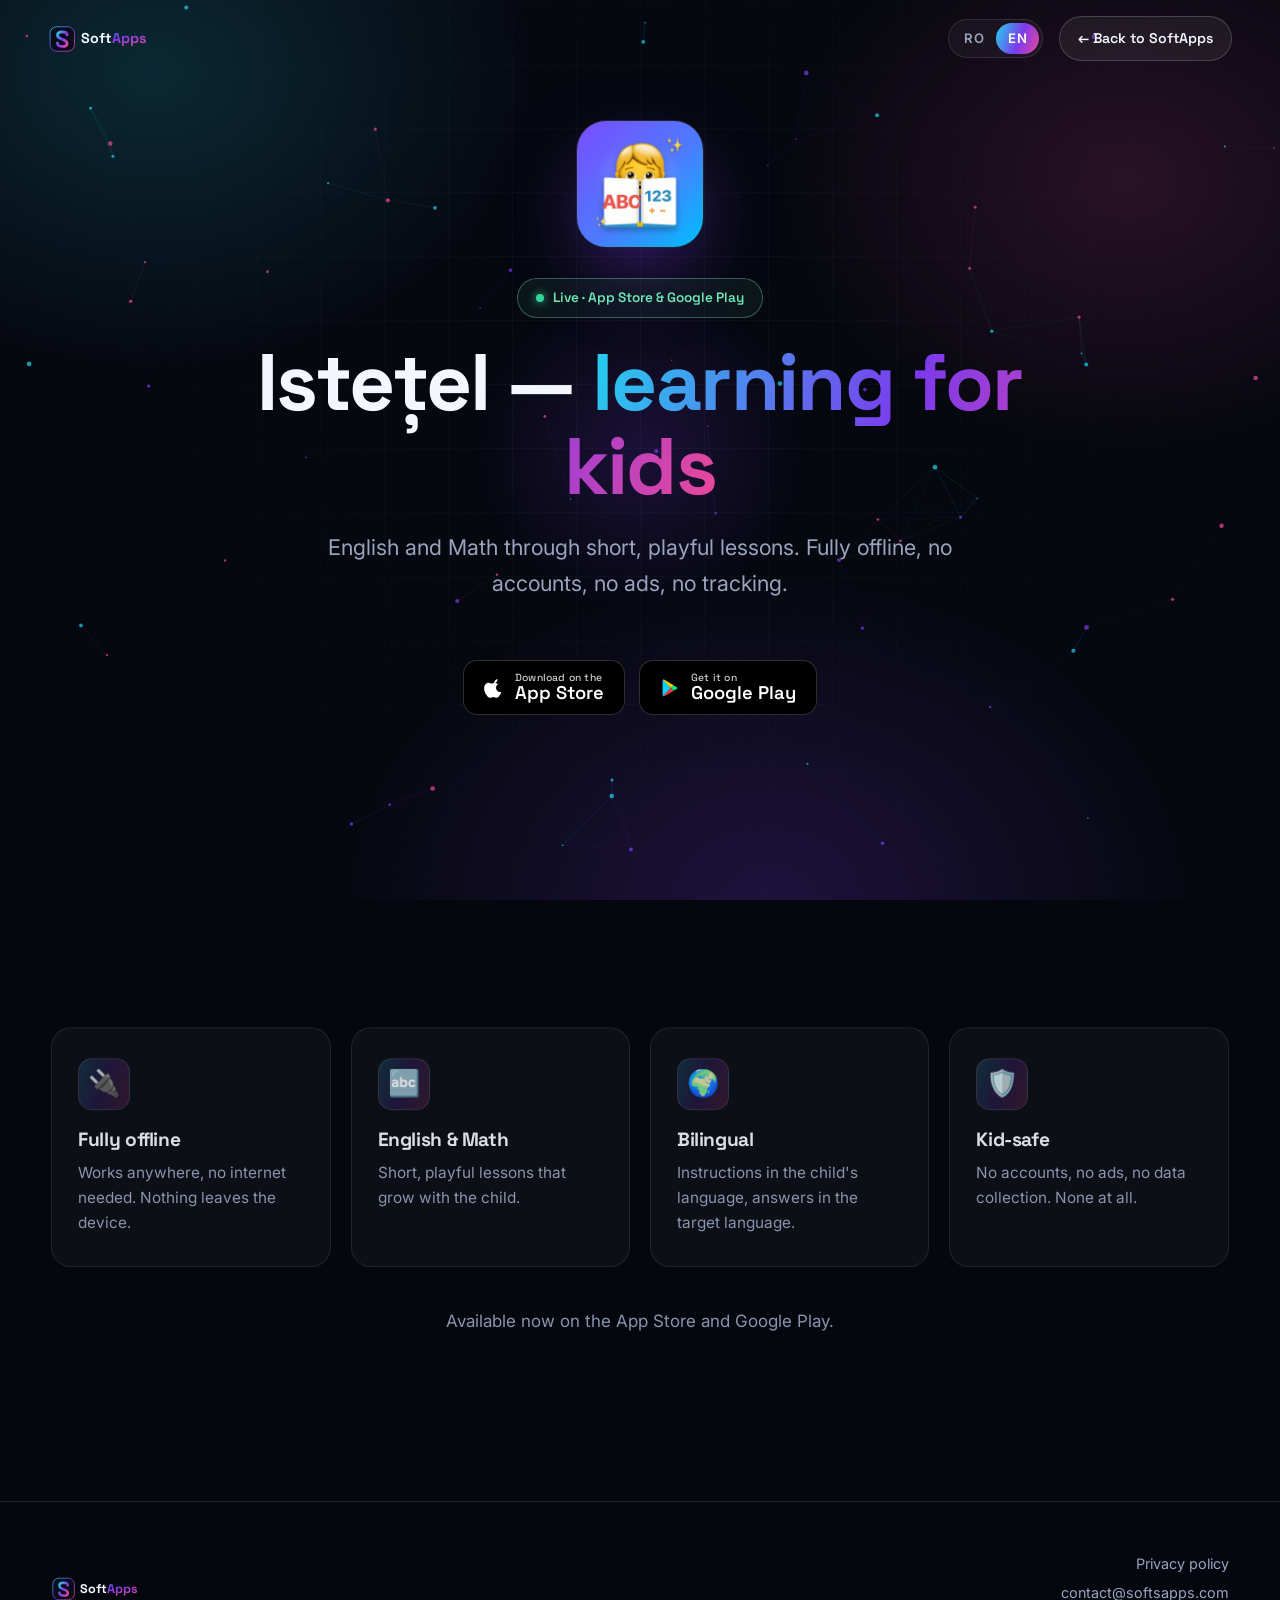
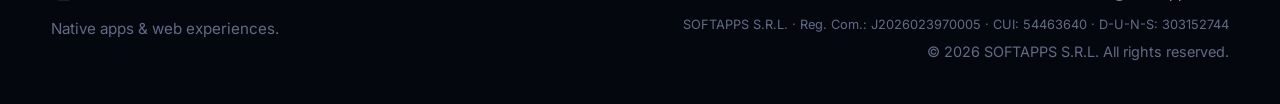
==== istetel/index.html @ 97dba3e6 "Update Istețel content and footer: enhance descriptions and add legal information Revised the Istețe" ====
<!DOCTYPE html>
<html lang="ro">
<head>
  <meta charset="UTF-8">
  <meta name="viewport" content="width=device-width, initial-scale=1.0">
  <title>Istețel — Engleză & Matematică pentru copii | SoftApps</title>
  <meta name="description" content="Istețel — aplicație educativă offline pentru copii. Engleză și matematică prin lecții scurte și interactive. Fără conturi, fără reclame, fără urmărire.">
  <meta name="theme-color" content="#05070f">

  <meta property="og:type" content="website">
  <meta property="og:title" content="Istețel — Engleză & Matematică pentru copii">
  <meta property="og:description" content="Aplicație educativă offline pentru copii, cu lecții scurte și interactive. Fără conturi, fără reclame.">
  <meta property="og:url" content="https://softsapps.com/istetel/">
  <meta property="og:image" content="https://softsapps.com/assets/portfolio/istetel-icon.png">

  <link rel="icon" href="/favicon.svg" type="image/svg+xml">
  <link rel="canonical" href="https://softsapps.com/istetel/">

  <link rel="preconnect" href="https://fonts.googleapis.com">
  <link rel="preconnect" href="https://fonts.gstatic.com" crossorigin>
  <link href="https://fonts.googleapis.com/css2?family=Space+Grotesk:wght@500;600;700&family=Inter:wght@400;500;600&display=swap" rel="stylesheet">

  <link rel="stylesheet" href="/css/style.css">
  <style>
    .ist-hero { min-height: 92svh; display: flex; align-items: center; padding-top: 120px; text-align: center; overflow: hidden; }
    .ist-hero .wrap { display: flex; flex-direction: column; align-items: center; }
    .ist-icon { width: 128px; height: 128px; border-radius: 30px; border: 1px solid var(--border); box-shadow: 0 30px 80px -20px rgba(124,58,237,0.6); margin-bottom: 30px; }
    .ist-hero h1 { font-size: clamp(2.4rem, 7vw, 5rem); max-width: 16ch; margin: 22px 0; }
    .ist-hero .hero-sub { margin-inline: auto; }
    .badge-live-pill { display: inline-flex; align-items: center; gap: 9px; padding: 8px 18px; border-radius: 100px; font-family: var(--font-display); font-weight: 600; font-size: .85rem; color: #6ee7b7; border: 1px solid rgba(110,231,183,.35); background: rgba(110,231,183,.06); }
    .badge-live-pill::before { content: ""; width: 8px; height: 8px; border-radius: 50%; background: #34d399; box-shadow: 0 0 10px #34d399; animation: pulseDot 2s ease-in-out infinite; }
    @keyframes pulseDot { 0%,100% { opacity: 1; } 50% { opacity: .35; } }
    .ist-feats { display: grid; grid-template-columns: repeat(4, 1fr); gap: 20px; }
    .ist-actions { display: flex; flex-wrap: wrap; gap: 14px; justify-content: center; margin-top: 20px; }
    .store-badge { display: inline-flex; align-items: center; gap: 11px; padding: 11px 20px; border-radius: 14px; border: 1px solid var(--border-strong); background: #000; color: #fff; transition: transform .25s var(--ease), border-color .25s; }
    .store-badge:hover { transform: translateY(-3px); border-color: rgba(255,255,255,.4); }
    .store-badge svg { flex-shrink: 0; }
    .store-badge span { display: flex; flex-direction: column; line-height: 1.1; font-family: var(--font-display); font-weight: 600; font-size: 1.15rem; text-align: left; }
    .store-badge small { font-size: .65rem; font-weight: 500; opacity: .8; letter-spacing: .02em; }
    .ist-soon-note { color: var(--text-dim); margin-top: 40px; text-align: center; }
    @media (max-width: 900px) { .ist-feats { grid-template-columns: 1fr 1fr; } }
    @media (max-width: 560px) { .ist-feats { grid-template-columns: 1fr; } }
  </style>
</head>
<body>
  <div class="bg-mesh"></div>
  <div class="bg-grid"></div>
  <div class="bg-noise"></div>
  <div class="cursor-glow" id="cursor"></div>

  <header class="site-header" id="header">
    <a class="brand" href="/" aria-label="SoftApps">
      <svg viewBox="0 0 380 100" height="34" aria-hidden="true">
        <defs>
          <linearGradient id="lg" x1="0" y1="0" x2="1" y2="1">
            <stop offset="0" stop-color="#22d3ee"/><stop offset=".5" stop-color="#7c3aed"/><stop offset="1" stop-color="#ec4899"/>
          </linearGradient>
        </defs>
        <rect x="6" y="14" width="72" height="72" rx="20" fill="#0a0e1a"/>
        <rect x="6" y="14" width="72" height="72" rx="20" fill="none" stroke="url(#lg)" stroke-width="2.5"/>
        <path d="M56 38 C56 31 49 29 42 29 C34 29 28 32 28 39 C28 47 37 49 42 51 C47 53 56 55 56 63 C56 70 48 72 42 72 C35 72 28 70 28 62" fill="none" stroke="url(#lg)" stroke-width="8" stroke-linecap="round"/>
        <text x="96" y="62" font-family="'Space Grotesk',sans-serif" font-size="42" font-weight="700" fill="#f4f7ff">Soft<tspan fill="url(#lg)">Apps</tspan></text>
      </svg>
    </a>
    <div class="header-right">
      <div class="lang-switch" role="group" aria-label="Language">
        <button data-lang="ro" type="button">RO</button>
        <button data-lang="en" type="button">EN</button>
      </div>
      <a class="btn btn-sm" href="/" data-i18n="ist_home">← Înapoi la SoftApps</a>
    </div>
  </header>

  <!-- HERO -->
  <section class="ist-hero">
    <canvas id="hero-canvas" aria-hidden="true"></canvas>
    <div class="wrap hero-inner">
      <img class="ist-icon" src="/assets/portfolio/istetel-icon.png" alt="Istețel">
      <span class="badge-live-pill" data-i18n="ist_badge">Live · App Store &amp; Google Play</span>
      <h1 data-i18n-html="ist_title_html">Istețel — <span class="grad">învățare pentru copii</span></h1>
      <p class="hero-sub" data-i18n="ist_sub">Engleză și matematică prin lecții scurte și interactive. Complet offline, fără conturi, fără reclame, fără urmărire.</p>
      <div class="ist-actions">
        <a class="store-badge" href="https://apps.apple.com/ro/app/iste%C8%9Bel-english-math/id6785068602" target="_blank" rel="noopener" aria-label="Download on the App Store">
          <svg width="20" height="20" viewBox="0 0 24 24" fill="currentColor" aria-hidden="true"><path d="M16.365 1.43c0 1.14-.417 2.2-1.11 3.02-.75.88-1.98 1.56-3.06 1.47-.13-1.1.42-2.28 1.12-3.05.77-.86 2.1-1.5 3.05-1.44zM20.79 17.2c-.55 1.27-.81 1.84-1.52 2.96-.99 1.57-2.39 3.52-4.12 3.53-1.54.02-1.93-.99-4.02-.98-2.08.01-2.52.99-4.06.97-1.73-.02-3.05-1.78-4.04-3.35C-.38 16.02-.65 10.6 1.6 7.75c.98-1.24 2.5-2.03 3.98-2.03 1.5 0 2.44 1 3.68 1 1.2 0 1.93-1 3.67-1 1.31 0 2.7.71 3.69 1.94-3.24 1.78-2.71 6.4.17 8.54z"/></svg>
          <span><small>Download on the</small>App Store</span>
        </a>
        <a class="store-badge" href="https://play.google.com/store/apps/details?id=com.softappsSRL.istetel" target="_blank" rel="noopener" aria-label="Get it on Google Play">
          <svg width="20" height="20" viewBox="0 0 24 24" aria-hidden="true"><path fill="#00d4ff" d="M3.6 2.3c-.3.3-.5.8-.5 1.4v16.6c0 .6.2 1.1.5 1.4l.1.1L13 12.1v-.2L3.7 2.2z"/><path fill="#00f076" d="M16.2 15.3 13 12.1v-.2l3.2-3.2.1.1 3.8 2.2c1.1.6 1.1 1.7 0 2.3z"/><path fill="#ff3a44" d="M16.3 15.2 13 12 3.6 21.7c.4.4 1 .4 1.7.1z"/><path fill="#ffce00" d="M16.3 8.8 5.3 2.2c-.7-.4-1.3-.3-1.7.1L13 12z"/></svg>
          <span><small>Get it on</small>Google Play</span>
        </a>
      </div>
    </div>
  </section>

  <!-- FEATURES -->
  <section id="features">
    <div class="wrap">
      <div class="ist-feats">
        <div class="svc reveal">
          <div class="svc-ico">🔌</div>
          <h3 data-i18n="ist_f1_title">Complet offline</h3>
          <p data-i18n="ist_f1_desc">Funcționează oriunde, fără internet. Nimic nu părăsește dispozitivul.</p>
        </div>
        <div class="svc reveal">
          <div class="svc-ico">🔤</div>
          <h3 data-i18n="ist_f2_title">Engleză & Matematică</h3>
          <p data-i18n="ist_f2_desc">Lecții scurte, jucăușe, care cresc odată cu copilul.</p>
        </div>
        <div class="svc reveal">
          <div class="svc-ico">🌍</div>
          <h3 data-i18n="ist_f3_title">Bilingv</h3>
          <p data-i18n="ist_f3_desc">Instrucțiuni în limba copilului, răspunsuri în limba țintă.</p>
        </div>
        <div class="svc reveal">
          <div class="svc-ico">🛡️</div>
          <h3 data-i18n="ist_f4_title">Sigur pentru copii</h3>
          <p data-i18n="ist_f4_desc">Fără conturi, fără reclame, fără colectare de date. Deloc.</p>
        </div>
      </div>
      <p class="ist-soon-note reveal" data-i18n="ist_soon">Disponibil în curând pe App Store și Google Play.</p>
    </div>
  </section>

  <footer class="site-footer">
    <div class="wrap footer-inner">
      <div>
        <a class="brand" href="/" aria-label="SoftApps">
          <svg viewBox="0 0 380 100" height="30" aria-hidden="true">
            <rect x="6" y="14" width="72" height="72" rx="20" fill="#0a0e1a"/>
            <rect x="6" y="14" width="72" height="72" rx="20" fill="none" stroke="url(#lg)" stroke-width="2.5"/>
            <path d="M56 38 C56 31 49 29 42 29 C34 29 28 32 28 39 C28 47 37 49 42 51 C47 53 56 55 56 63 C56 70 48 72 42 72 C35 72 28 70 28 62" fill="none" stroke="url(#lg)" stroke-width="8" stroke-linecap="round"/>
            <text x="96" y="62" font-family="'Space Grotesk',sans-serif" font-size="42" font-weight="700" fill="#f4f7ff">Soft<tspan fill="url(#lg)">Apps</tspan></text>
          </svg>
        </a>
        <p style="color:var(--text-faint);margin:12px 0 0;font-size:.95rem" data-i18n="footer_tagline">Aplicații native & experiențe web.</p>
      </div>
      <div class="footer-meta">
        <div><a href="/istetel/privacy-policy.html" data-i18n="ist_privacy">Politica de confidențialitate</a></div>
        <div><a href="mailto:contact@softsapps.com">contact@softsapps.com</a></div>
        <div class="footer-legal">SOFTAPPS S.R.L. · Reg. Com.: J2026023970005 · CUI: 54463640 · D-U-N-S: 303152744</div>
        <div>© 2026 SOFTAPPS S.R.L. <span data-i18n="footer_rights">Toate drepturile rezervate.</span></div>
      </div>
    </div>
  </footer>

  <script src="/vendor/lenis.min.js"></script>
  <script src="/vendor/gsap.min.js"></script>
  <script src="/vendor/ScrollTrigger.min.js"></script>
  <script src="/js/i18n.js"></script>
  <script src="/js/main.js"></script>
</body>
</html>
---- css/style.css ----
/* =========================================================
   SoftApps — futuristic dark theme
   ========================================================= */

:root {
  --bg: #05070f;
  --bg-2: #0a0e1a;
  --surface: rgba(255, 255, 255, 0.04);
  --surface-2: rgba(255, 255, 255, 0.06);
  --border: rgba(255, 255, 255, 0.10);
  --border-strong: rgba(255, 255, 255, 0.18);
  --text: #f4f7ff;
  --text-dim: #9aa4bf;
  --text-faint: #626b86;

  --cyan: #22d3ee;
  --violet: #7c3aed;
  --magenta: #ec4899;
  --grad: linear-gradient(110deg, var(--cyan), var(--violet) 55%, var(--magenta));
  --grad-soft: linear-gradient(110deg, rgba(34, 211, 238, 0.18), rgba(124, 58, 237, 0.18), rgba(236, 72, 153, 0.18));

  --maxw: 1180px;
  --r-sm: 12px;
  --r-md: 20px;
  --r-lg: 30px;
  --ease: cubic-bezier(0.16, 1, 0.3, 1);

  --font-display: "Space Grotesk", system-ui, -apple-system, sans-serif;
  --font-body: "Inter", system-ui, -apple-system, sans-serif;
}

* { box-sizing: border-box; }

html { -webkit-text-size-adjust: 100%; }

body {
  margin: 0;
  background: var(--bg);
  color: var(--text);
  font-family: var(--font-body);
  font-size: 17px;
  line-height: 1.65;
  -webkit-font-smoothing: antialiased;
  overflow-x: hidden;
}

/* Lenis smooth scroll */
html.lenis, html.lenis body { height: auto; }
.lenis.lenis-smooth { scroll-behavior: auto !important; }
.lenis.lenis-stopped { overflow: hidden; }

a { color: inherit; text-decoration: none; }
img, svg { display: block; max-width: 100%; }
button { font: inherit; cursor: pointer; }

/* ---------- background mesh ---------- */
.bg-mesh {
  position: fixed;
  inset: 0;
  z-index: -2;
  background:
    radial-gradient(50% 55% at 12% 8%, rgba(34, 211, 238, 0.16), transparent 60%),
    radial-gradient(45% 50% at 88% 20%, rgba(236, 72, 153, 0.15), transparent 60%),
    radial-gradient(55% 60% at 60% 100%, rgba(124, 58, 237, 0.20), transparent 60%),
    var(--bg);
  animation: meshDrift 24s ease-in-out infinite alternate;
}
@keyframes meshDrift {
  from { transform: translate3d(-2%, -1%, 0) scale(1.05); }
  to   { transform: translate3d(2%, 2%, 0) scale(1.12); }
}
.bg-grid {
  position: fixed;
  inset: 0;
  z-index: -2;
  background-image:
    linear-gradient(rgba(255,255,255,0.035) 1px, transparent 1px),
    linear-gradient(90deg, rgba(255,255,255,0.035) 1px, transparent 1px);
  background-size: 64px 64px;
  mask-image: radial-gradient(circle at 50% 40%, #000 0%, transparent 78%);
  -webkit-mask-image: radial-gradient(circle at 50% 40%, #000 0%, transparent 78%);
}
.bg-noise {
  position: fixed;
  inset: 0;
  z-index: -1;
  pointer-events: none;
  opacity: 0.5;
  background-image: url("data:image/svg+xml,%3Csvg xmlns='http://www.w3.org/2000/svg' width='120' height='120'%3E%3Cfilter id='n'%3E%3CfeTurbulence type='fractalNoise' baseFrequency='0.9' numOctaves='2'/%3E%3C/filter%3E%3Crect width='100%25' height='100%25' filter='url(%23n)' opacity='0.03'/%3E%3C/svg%3E");
}

/* ---------- custom cursor ---------- */
.cursor-glow {
  position: fixed;
  top: 0; left: 0;
  width: 380px; height: 380px;
  border-radius: 50%;
  pointer-events: none;
  z-index: 0;
  transform: translate(-50%, -50%);
  background: radial-gradient(circle, rgba(124, 58, 237, 0.18), transparent 62%);
  transition: opacity 0.4s;
  will-change: transform;
}

/* ---------- layout ---------- */
.wrap { width: min(var(--maxw), 92vw); margin-inline: auto; }
section { position: relative; padding: clamp(80px, 12vw, 160px) 0; }

.eyebrow {
  display: inline-flex;
  align-items: center;
  gap: 8px;
  font-family: var(--font-display);
  font-size: 13px;
  letter-spacing: 0.18em;
  text-transform: uppercase;
  color: var(--text-dim);
  padding: 7px 14px;
  border: 1px solid var(--border);
  border-radius: 100px;
  background: var(--surface);
  backdrop-filter: blur(8px);
}
.eyebrow::before {
  content: "";
  width: 7px; height: 7px; border-radius: 50%;
  background: var(--grad);
  box-shadow: 0 0 12px var(--violet);
}

h1, h2, h3 { font-family: var(--font-display); font-weight: 700; line-height: 1.05; margin: 0; letter-spacing: -0.02em; }
.grad {
  background: var(--grad);
  -webkit-background-clip: text;
  background-clip: text;
  color: transparent;
}
.section-head { max-width: 720px; margin-bottom: clamp(40px, 6vw, 72px); }
.section-head h2 { font-size: clamp(2rem, 5vw, 3.4rem); margin: 20px 0 16px; }
.section-head p { color: var(--text-dim); font-size: 1.1rem; margin: 0; }

/* ---------- header ---------- */
.site-header {
  position: fixed;
  top: 0; left: 0; right: 0;
  z-index: 50;
  display: flex;
  align-items: center;
  justify-content: space-between;
  gap: 20px;
  padding: 16px clamp(20px, 4vw, 48px);
  transition: background 0.4s, backdrop-filter 0.4s, border-color 0.4s;
  border-bottom: 1px solid transparent;
}
.site-header.scrolled {
  background: rgba(5, 7, 15, 0.72);
  backdrop-filter: blur(16px);
  border-bottom-color: var(--border);
}
.brand { display: flex; align-items: center; gap: 12px; }
.brand svg { height: 34px; width: auto; }
.nav-links { display: flex; align-items: center; gap: 30px; }
.nav-links a { color: var(--text-dim); font-size: 0.95rem; transition: color 0.2s; }
.nav-links a:hover { color: var(--text); }
.header-right { display: flex; align-items: center; gap: 16px; }

.lang-switch {
  display: inline-flex;
  border: 1px solid var(--border);
  border-radius: 100px;
  padding: 3px;
  background: var(--surface);
}
.lang-switch button {
  border: 0; background: transparent; color: var(--text-dim);
  font-size: 0.82rem; font-weight: 600; letter-spacing: 0.03em;
  padding: 5px 12px; border-radius: 100px; transition: color 0.2s, background 0.3s;
}
.lang-switch button.is-active { color: #fff; background: var(--grad); }

.btn {
  display: inline-flex; align-items: center; justify-content: center; gap: 9px;
  font-family: var(--font-display); font-weight: 600; font-size: 0.95rem;
  padding: 13px 24px; border-radius: 100px; border: 1px solid var(--border-strong);
  color: var(--text); background: var(--surface-2);
  transition: transform 0.25s var(--ease), border-color 0.25s, background 0.25s;
}
.btn:hover { transform: translateY(-2px); border-color: var(--border-strong); background: var(--surface); }
.btn-primary { border: 0; color: #fff; background: var(--grad); box-shadow: 0 10px 40px -12px rgba(124, 58, 237, 0.7); }
.btn-primary:hover { box-shadow: 0 16px 50px -12px rgba(124, 58, 237, 0.9); }
.btn-sm { padding: 10px 18px; font-size: 0.88rem; }

.menu-toggle { display: none; background: none; border: 0; color: var(--text); }

/* ---------- hero ---------- */
.hero {
  min-height: 100svh;
  display: flex;
  flex-direction: column;
  justify-content: center;
  padding-top: 120px;
  overflow: hidden;
}
#hero-canvas {
  position: absolute; inset: 0; z-index: -1;
  width: 100%; height: 100%;
}
.hero-inner { position: relative; z-index: 1; }
.hero h1 {
  font-size: clamp(2.6rem, 8vw, 6rem);
  max-width: 15ch;
  margin: 26px 0 24px;
}
.hero-sub { font-size: clamp(1.05rem, 2vw, 1.35rem); color: var(--text-dim); max-width: 54ch; margin: 0 0 38px; }
.hero-actions { display: flex; flex-wrap: wrap; gap: 14px; }
.hero-scroll {
  position: absolute; bottom: 30px; left: 50%; transform: translateX(-50%);
  display: flex; flex-direction: column; align-items: center; gap: 8px;
  color: var(--text-faint); font-size: 0.75rem; letter-spacing: 0.2em; text-transform: uppercase;
}
.hero-scroll .line { width: 1px; height: 42px; background: linear-gradient(var(--violet), transparent); animation: scrollLine 2s ease-in-out infinite; }
@keyframes scrollLine { 0%,100% { opacity: 0.3; transform: scaleY(0.6); } 50% { opacity: 1; transform: scaleY(1); } }

/* reveal words (hero title split) */
.reveal-line { overflow: hidden; }

/* ---------- marquee ---------- */
.marquee {
  border-block: 1px solid var(--border);
  background: var(--bg-2);
  padding: 20px 0;
  overflow: hidden;
  white-space: nowrap;
}
.marquee-track {
  display: inline-block;
  font-family: var(--font-display);
  font-size: clamp(1.1rem, 2.4vw, 1.8rem);
  font-weight: 600;
  color: var(--text-faint);
  animation: marquee 26s linear infinite;
}
.marquee-track span { padding-inline: 6px; }
.marquee:hover .marquee-track { animation-play-state: paused; }
@keyframes marquee { from { transform: translateX(0); } to { transform: translateX(-50%); } }

/* ---------- about / stats ---------- */
.about-grid { display: grid; grid-template-columns: 1.15fr 1fr; gap: clamp(40px, 6vw, 80px); align-items: center; }
.about-copy p { color: var(--text-dim); font-size: 1.1rem; }
.about-copy p + p { margin-top: 18px; }
.stats { display: grid; grid-template-columns: 1fr 1fr; gap: 16px; }
.stat {
  border: 1px solid var(--border);
  border-radius: var(--r-md);
  padding: 26px 22px;
  background: var(--surface);
  backdrop-filter: blur(8px);
  transition: transform 0.4s var(--ease), border-color 0.3s;
}
.stat:hover { transform: translateY(-4px); border-color: var(--border-strong); }
.stat .n { font-family: var(--font-display); font-size: 2rem; font-weight: 700; background: var(--grad); -webkit-background-clip: text; background-clip: text; color: transparent; }
.stat .l { color: var(--text-dim); font-size: 0.95rem; margin-top: 4px; }

/* ---------- work / portfolio ---------- */
.work-grid { display: grid; grid-template-columns: repeat(2, 1fr); gap: 24px; }
.card {
  position: relative;
  display: flex;
  flex-direction: column;
  border: 1px solid var(--border);
  border-radius: var(--r-lg);
  padding: 30px;
  background: linear-gradient(160deg, rgba(255,255,255,0.05), rgba(255,255,255,0.02));
  overflow: hidden;
  transform-style: preserve-3d;
  transition: border-color 0.3s, box-shadow 0.4s;
  min-height: 340px;
}
.card::before {
  content: "";
  position: absolute; inset: 0;
  background: radial-gradient(400px circle at var(--mx, 50%) var(--my, 0%), rgba(124,58,237,0.18), transparent 45%);
  opacity: 0; transition: opacity 0.4s;
}
.card:hover { border-color: var(--border-strong); box-shadow: 0 30px 70px -30px rgba(0,0,0,0.8); }
.card:hover::before { opacity: 1; }
.card-inner { transform: translateZ(40px); display: flex; flex-direction: column; height: 100%; }
.card-head { display: flex; align-items: center; gap: 16px; margin-bottom: 20px; }
.card-icon { width: 60px; height: 60px; border-radius: 16px; object-fit: cover; border: 1px solid var(--border); flex-shrink: 0; background: #0a0e1a; }
.card-badges { display: flex; flex-wrap: wrap; gap: 8px; margin-bottom: 14px; }
.tag {
  font-family: var(--font-display); font-size: 0.72rem; font-weight: 600;
  letter-spacing: 0.05em; text-transform: uppercase;
  padding: 4px 10px; border-radius: 100px; border: 1px solid var(--border);
  color: var(--text-dim);
}
.tag-own { color: #fff; background: var(--grad-soft); border-color: transparent; }
.tag-live { color: #6ee7b7; border-color: rgba(110,231,183,0.35); }
.tag-soon { color: #fcd34d; border-color: rgba(252,211,77,0.35); }
.card h3 { font-size: 1.5rem; margin-bottom: 10px; }
.card p { color: var(--text-dim); font-size: 1rem; margin: 0 0 22px; }
.card-cta { margin-top: auto; display: inline-flex; align-items: center; gap: 8px; font-family: var(--font-display); font-weight: 600; color: var(--text); font-size: 0.95rem; }
.card-cta .arrow { transition: transform 0.3s var(--ease); }
.card:hover .card-cta .arrow { transform: translateX(6px); }
.card-thumb { position: absolute; right: -40px; bottom: -40px; width: 200px; opacity: 0.14; filter: blur(0.3px); transform: rotate(-8deg); pointer-events: none; }

/* ---------- services ---------- */
.svc-grid { display: grid; grid-template-columns: repeat(4, 1fr); gap: 20px; }
.svc {
  border: 1px solid var(--border);
  border-radius: var(--r-md);
  padding: 30px 26px;
  background: var(--surface);
  transition: transform 0.4s var(--ease), border-color 0.3s, background 0.3s;
}
.svc:hover { transform: translateY(-6px); border-color: var(--border-strong); background: var(--surface-2); }
.svc-ico {
  width: 52px; height: 52px; border-radius: 14px;
  display: grid; place-items: center; margin-bottom: 20px;
  background: var(--grad-soft); border: 1px solid var(--border);
  font-size: 26px;
}
.svc h3 { font-size: 1.2rem; margin-bottom: 10px; }
.svc p { color: var(--text-dim); font-size: 0.96rem; margin: 0; }

/* ---------- contact ---------- */
.contact-card {
  position: relative;
  border: 1px solid var(--border);
  border-radius: var(--r-lg);
  padding: clamp(44px, 7vw, 90px);
  text-align: center;
  background: var(--surface);
  overflow: hidden;
}
.contact-card::before {
  content: ""; position: absolute; inset: 0; z-index: -1;
  background: radial-gradient(60% 80% at 50% 0%, rgba(124,58,237,0.22), transparent 70%);
}
.contact-card h2 { font-size: clamp(2rem, 5vw, 3.4rem); margin-bottom: 18px; }
.contact-card p { color: var(--text-dim); font-size: 1.15rem; margin: 0 auto 34px; max-width: 46ch; }
.mail-btn { font-size: 1.05rem; padding: 16px 32px; }

/* ---------- footer ---------- */
.site-footer {
  border-top: 1px solid var(--border);
  padding: 50px 0 40px;
}
.footer-inner { display: flex; flex-wrap: wrap; align-items: center; justify-content: space-between; gap: 20px; }
.footer-inner .brand svg { height: 30px; }
.footer-meta { color: var(--text-faint); font-size: 0.9rem; text-align: right; display: flex; flex-direction: column; gap: 5px; }
.footer-meta a { color: var(--text-dim); }
.footer-meta a:hover { color: var(--text); }
.footer-legal { font-size: 0.8rem; color: var(--text-faint); margin-top: 4px; }

/* ---------- reveal animation (JS-driven + fallback) ---------- */
.reveal { opacity: 0; transform: translateY(40px); transition: opacity 0.9s var(--ease), transform 0.9s var(--ease); }
.reveal.in { opacity: 1; transform: none; }

/* ---------- responsive ---------- */
@media (max-width: 900px) {
  .nav-links { display: none; }
  .menu-toggle { display: block; }
  .about-grid { grid-template-columns: 1fr; }
  .work-grid { grid-template-columns: 1fr; }
  .svc-grid { grid-template-columns: 1fr 1fr; }
}
@media (max-width: 560px) {
  body { font-size: 16px; }
  .svc-grid { grid-template-columns: 1fr; }
  .stats { grid-template-columns: 1fr 1fr; }
  .footer-meta { text-align: left; }
  .card { min-height: 300px; padding: 26px; }
}

/* ---------- mobile menu ---------- */
.mobile-menu {
  position: fixed; inset: 0; z-index: 49;
  background: rgba(5,7,15,0.96);
  backdrop-filter: blur(20px);
  display: flex; flex-direction: column; align-items: center; justify-content: center; gap: 28px;
  opacity: 0; pointer-events: none; transition: opacity 0.35s;
}
.mobile-menu.open { opacity: 1; pointer-events: auto; }
.mobile-menu a { font-family: var(--font-display); font-size: 1.6rem; color: var(--text); }

/* ---------- reduced motion ---------- */
@media (prefers-reduced-motion: reduce) {
  *, *::before, *::after { animation-duration: 0.001ms !important; animation-iteration-count: 1 !important; transition-duration: 0.001ms !important; scroll-behavior: auto !important; }
  .bg-mesh { animation: none; }
  .reveal { opacity: 1; transform: none; }
  .cursor-glow { display: none; }
  .marquee-track { animation: none; }
}
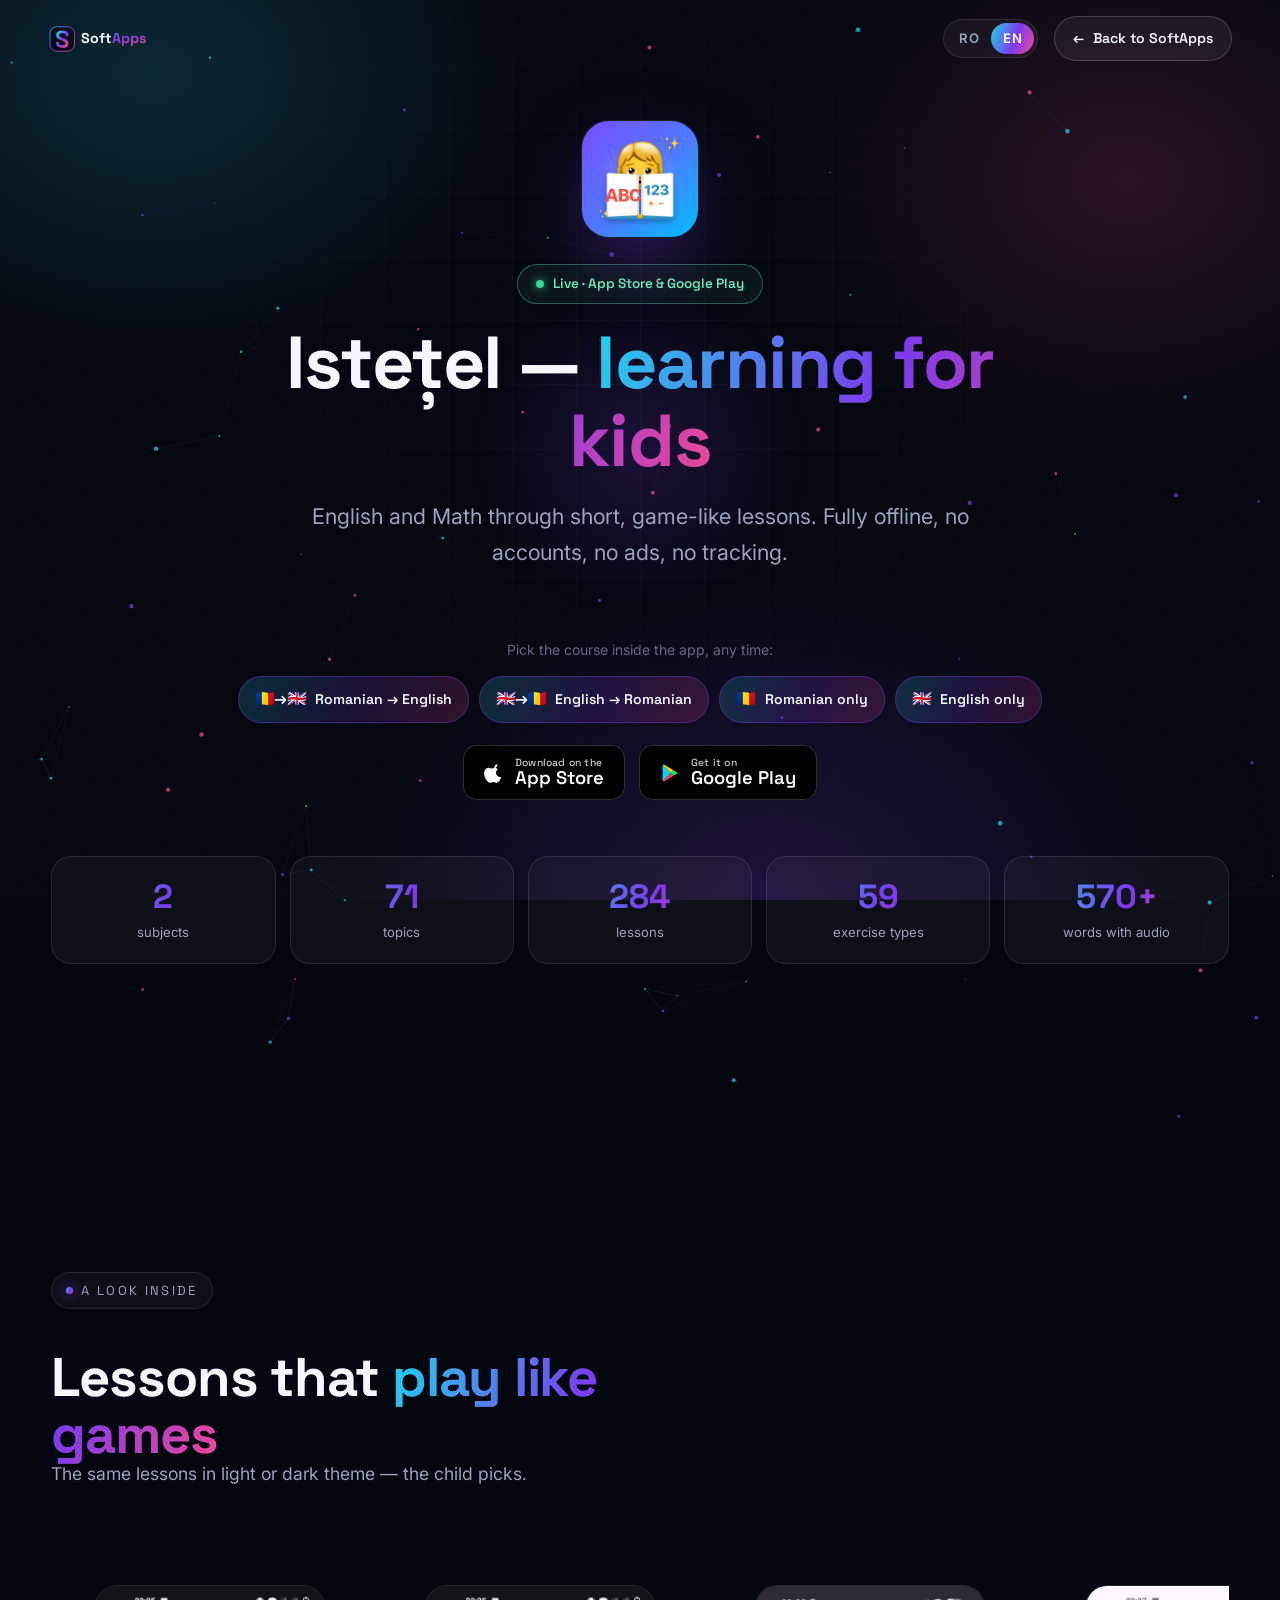
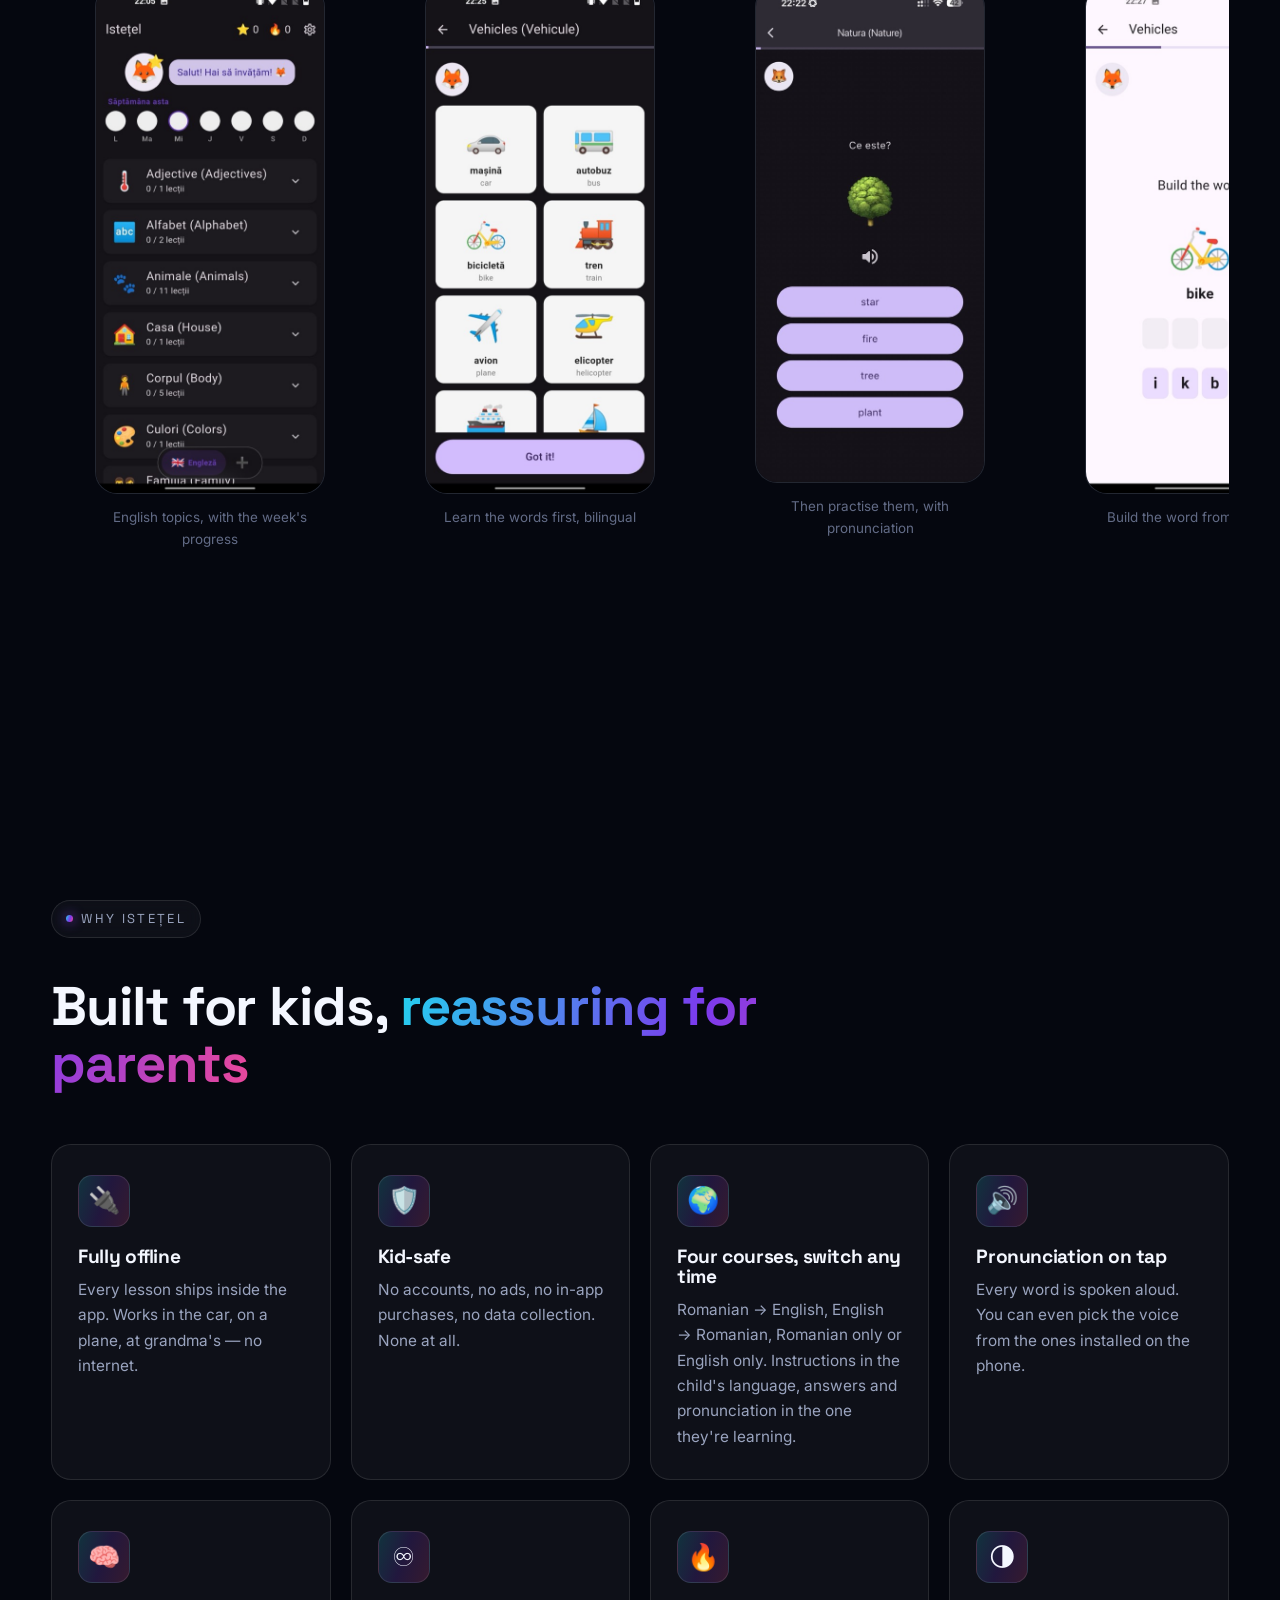
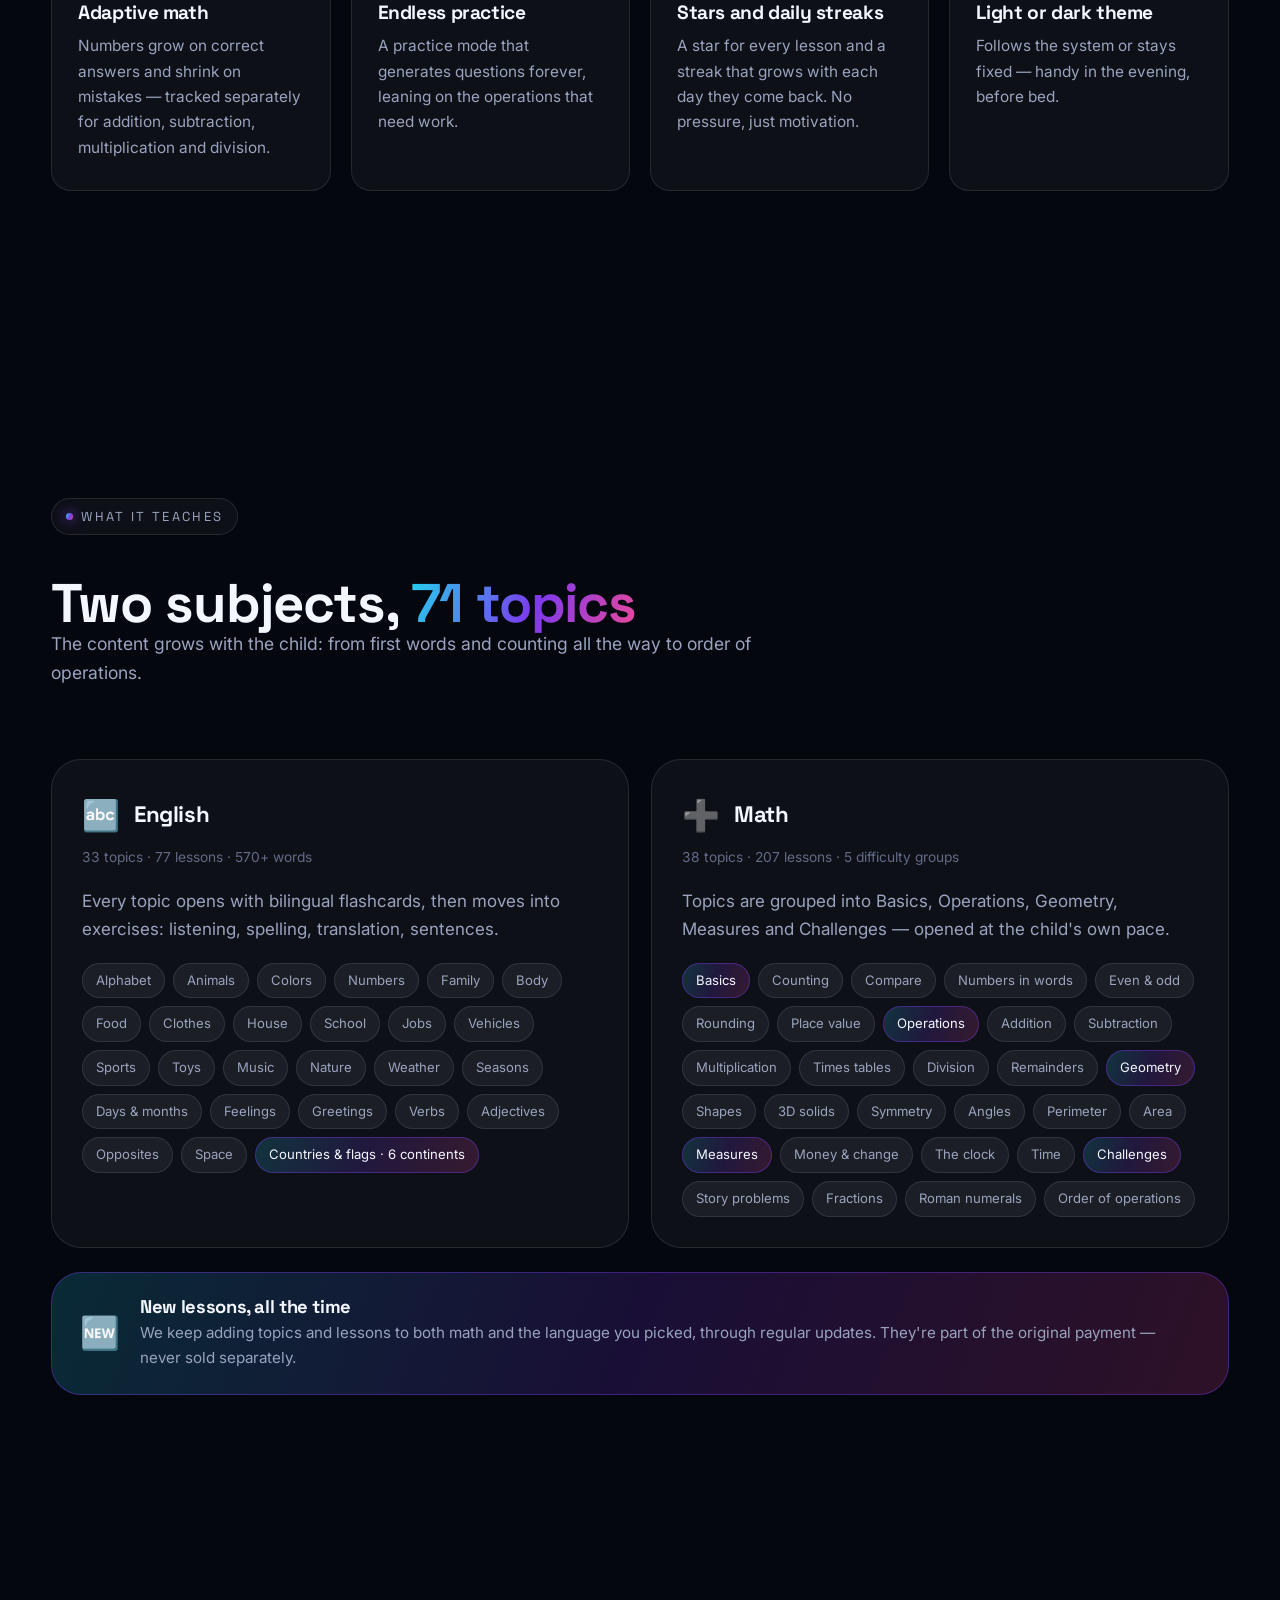
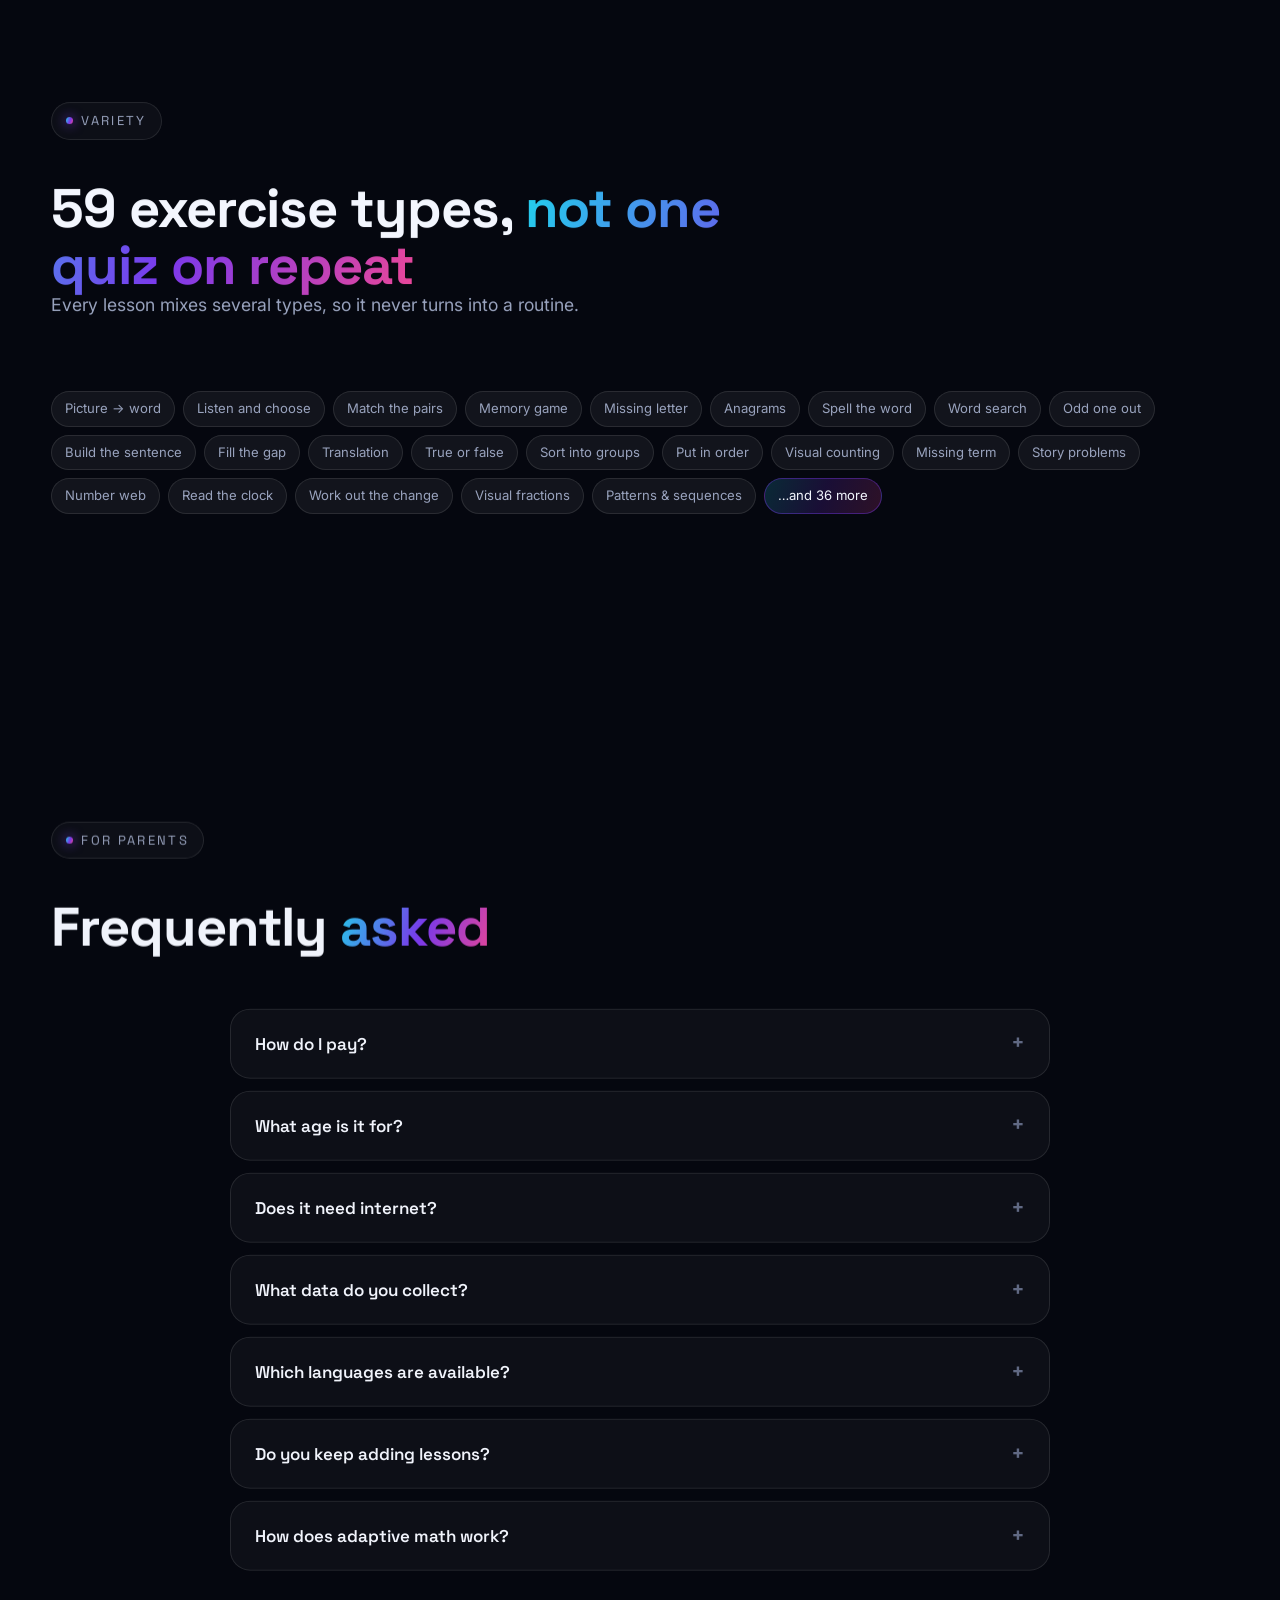
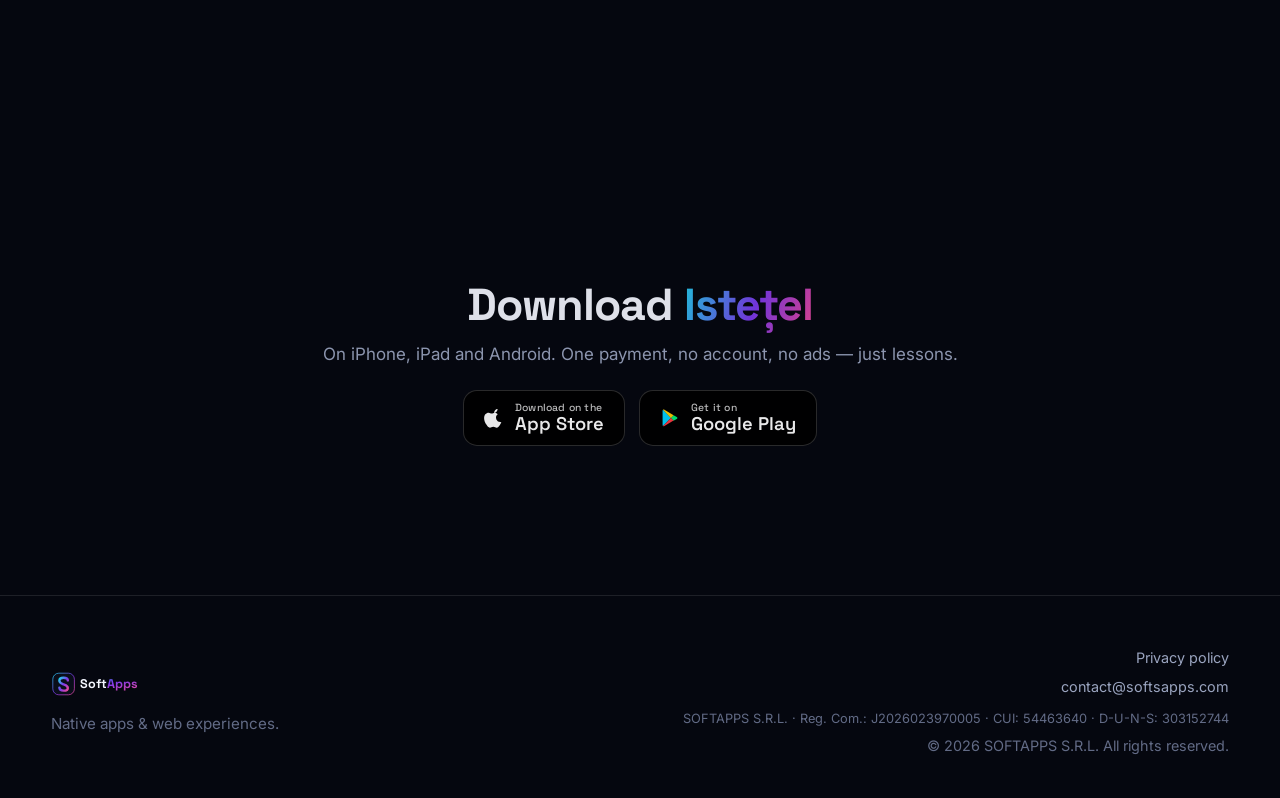
==== commit 57770868: "Enhance Istețel content and layout: update descriptions, add new features, and improve styling Updat" ====
--- a/istetel/index.html
+++ b/istetel/index.html
@@ -1,15 +1,18 @@
 <!DOCTYPE html>
 <html lang="ro">
+
 <head>
   <meta charset="UTF-8">
   <meta name="viewport" content="width=device-width, initial-scale=1.0">
   <title>Istețel — Engleză & Matematică pentru copii | SoftApps</title>
-  <meta name="description" content="Istețel — aplicație educativă offline pentru copii. Engleză și matematică prin lecții scurte și interactive. Fără conturi, fără reclame, fără urmărire.">
+  <meta name="description"
+    content="Istețel — aplicație educativă offline pentru copii. Engleză și matematică prin 284 de lecții scurte și 59 de tipuri de exerciții, cu lecții noi adăugate constant. Patru cursuri: română → engleză, engleză → română, doar română, doar engleză. Fără conturi, fără reclame, fără urmărire.">
   <meta name="theme-color" content="#05070f">
 
   <meta property="og:type" content="website">
   <meta property="og:title" content="Istețel — Engleză & Matematică pentru copii">
-  <meta property="og:description" content="Aplicație educativă offline pentru copii, cu lecții scurte și interactive. Fără conturi, fără reclame.">
+  <meta property="og:description"
+    content="Aplicație educativă offline pentru copii: 71 de teme, 284 de lecții, 59 de tipuri de exerciții. Fără conturi, fără reclame.">
   <meta property="og:url" content="https://softsapps.com/istetel/">
   <meta property="og:image" content="https://softsapps.com/assets/portfolio/istetel-icon.png">
 
@@ -18,30 +21,466 @@
 
   <link rel="preconnect" href="https://fonts.googleapis.com">
   <link rel="preconnect" href="https://fonts.gstatic.com" crossorigin>
-  <link href="https://fonts.googleapis.com/css2?family=Space+Grotesk:wght@500;600;700&family=Inter:wght@400;500;600&display=swap" rel="stylesheet">
+  <link
+    href="https://fonts.googleapis.com/css2?family=Space+Grotesk:wght@500;600;700&family=Inter:wght@400;500;600&display=swap"
+    rel="stylesheet">
 
   <link rel="stylesheet" href="/css/style.css">
   <style>
-    .ist-hero { min-height: 92svh; display: flex; align-items: center; padding-top: 120px; text-align: center; overflow: hidden; }
-    .ist-hero .wrap { display: flex; flex-direction: column; align-items: center; }
-    .ist-icon { width: 128px; height: 128px; border-radius: 30px; border: 1px solid var(--border); box-shadow: 0 30px 80px -20px rgba(124,58,237,0.6); margin-bottom: 30px; }
-    .ist-hero h1 { font-size: clamp(2.4rem, 7vw, 5rem); max-width: 16ch; margin: 22px 0; }
-    .ist-hero .hero-sub { margin-inline: auto; }
-    .badge-live-pill { display: inline-flex; align-items: center; gap: 9px; padding: 8px 18px; border-radius: 100px; font-family: var(--font-display); font-weight: 600; font-size: .85rem; color: #6ee7b7; border: 1px solid rgba(110,231,183,.35); background: rgba(110,231,183,.06); }
-    .badge-live-pill::before { content: ""; width: 8px; height: 8px; border-radius: 50%; background: #34d399; box-shadow: 0 0 10px #34d399; animation: pulseDot 2s ease-in-out infinite; }
-    @keyframes pulseDot { 0%,100% { opacity: 1; } 50% { opacity: .35; } }
-    .ist-feats { display: grid; grid-template-columns: repeat(4, 1fr); gap: 20px; }
-    .ist-actions { display: flex; flex-wrap: wrap; gap: 14px; justify-content: center; margin-top: 20px; }
-    .store-badge { display: inline-flex; align-items: center; gap: 11px; padding: 11px 20px; border-radius: 14px; border: 1px solid var(--border-strong); background: #000; color: #fff; transition: transform .25s var(--ease), border-color .25s; }
-    .store-badge:hover { transform: translateY(-3px); border-color: rgba(255,255,255,.4); }
-    .store-badge svg { flex-shrink: 0; }
-    .store-badge span { display: flex; flex-direction: column; line-height: 1.1; font-family: var(--font-display); font-weight: 600; font-size: 1.15rem; text-align: left; }
-    .store-badge small { font-size: .65rem; font-weight: 500; opacity: .8; letter-spacing: .02em; }
-    .ist-soon-note { color: var(--text-dim); margin-top: 40px; text-align: center; }
-    @media (max-width: 900px) { .ist-feats { grid-template-columns: 1fr 1fr; } }
-    @media (max-width: 560px) { .ist-feats { grid-template-columns: 1fr; } }
+    .ist-hero {
+      min-height: 88svh;
+      display: flex;
+      align-items: center;
+      padding-top: 120px;
+      text-align: center;
+      overflow: hidden;
+    }
+
+    .ist-hero .wrap {
+      display: flex;
+      flex-direction: column;
+      align-items: center;
+    }
+
+    .ist-icon {
+      width: 118px;
+      height: 118px;
+      border-radius: 28px;
+      border: 1px solid var(--border);
+      box-shadow: 0 30px 80px -20px rgba(124, 58, 237, 0.6);
+      margin-bottom: 26px;
+    }
+
+    .ist-hero h1 {
+      font-size: clamp(2.3rem, 6.4vw, 4.6rem);
+      max-width: 16ch;
+      margin: 20px 0;
+    }
+
+    .ist-hero .hero-sub {
+      margin-inline: auto;
+    }
+
+    .badge-live-pill {
+      display: inline-flex;
+      align-items: center;
+      gap: 9px;
+      padding: 8px 18px;
+      border-radius: 100px;
+      font-family: var(--font-display);
+      font-weight: 600;
+      font-size: .85rem;
+      color: #6ee7b7;
+      border: 1px solid rgba(110, 231, 183, .35);
+      background: rgba(110, 231, 183, .06);
+    }
+
+    .badge-live-pill::before {
+      content: "";
+      width: 8px;
+      height: 8px;
+      border-radius: 50%;
+      background: #34d399;
+      box-shadow: 0 0 10px #34d399;
+      animation: pulseDot 2s ease-in-out infinite;
+    }
+
+    @keyframes pulseDot {
+
+      0%,
+      100% {
+        opacity: 1;
+      }
+
+      50% {
+        opacity: .35;
+      }
+    }
+
+    .ist-actions {
+      display: flex;
+      flex-wrap: wrap;
+      gap: 14px;
+      justify-content: center;
+      margin-top: 22px;
+    }
+
+    .store-badge {
+      display: inline-flex;
+      align-items: center;
+      gap: 11px;
+      padding: 11px 20px;
+      border-radius: 14px;
+      border: 1px solid var(--border-strong);
+      background: #000;
+      color: #fff;
+      transition: transform .25s var(--ease), border-color .25s;
+    }
+
+    .store-badge:hover {
+      transform: translateY(-3px);
+      border-color: rgba(255, 255, 255, .4);
+    }
+
+    .store-badge svg {
+      flex-shrink: 0;
+    }
+
+    .store-badge span {
+      display: flex;
+      flex-direction: column;
+      line-height: 1.1;
+      font-family: var(--font-display);
+      font-weight: 600;
+      font-size: 1.15rem;
+      text-align: left;
+    }
+
+    .store-badge small {
+      font-size: .65rem;
+      font-weight: 500;
+      opacity: .8;
+      letter-spacing: .02em;
+    }
+
+    /* course picker */
+    .courses {
+      margin-top: 30px;
+    }
+
+    .courses-label {
+      color: var(--text-faint);
+      font-size: .84rem;
+      margin: 0 0 15px;
+      font-size: 14px;
+    }
+
+    .courses-row {
+      display: flex;
+      flex-wrap: wrap;
+      gap: 10px;
+      justify-content: center;
+    }
+
+    .course {
+      display: inline-flex;
+      align-items: center;
+      gap: 9px;
+      padding: 9px 16px;
+      border-radius: 100px;
+      border: 1px solid rgba(124, 58, 237, .4);
+      background: var(--grad-soft);
+      font-family: var(--font-display);
+      font-weight: 600;
+      font-size: .88rem;
+      white-space: nowrap;
+    }
+
+    .course-flags {
+      font-size: 1rem;
+      letter-spacing: -.05em;
+    }
+
+    /* new lessons banner */
+    .updates {
+      display: flex;
+      align-items: center;
+      gap: 20px;
+      margin-top: 24px;
+      padding: 24px 28px;
+      border: 1px solid rgba(124, 58, 237, .4);
+      border-radius: var(--r-lg);
+      background: var(--grad-soft);
+    }
+
+    .updates .ico {
+      font-size: 2rem;
+      flex-shrink: 0;
+    }
+
+    .updates h3 {
+      font-family: var(--font-display);
+      font-size: 1.15rem;
+      margin: 0 0 4px;
+    }
+
+    .updates p {
+      margin: 0;
+      color: var(--text-dim);
+      font-size: .95rem;
+    }
+
+    /* numbers strip */
+    .ist-stats {
+      display: grid;
+      grid-template-columns: repeat(5, 1fr);
+      gap: 14px;
+      margin-top: 56px;
+      width: 100%;
+    }
+
+    .ist-stat {
+      padding: 20px 14px;
+      border: 1px solid var(--border);
+      border-radius: var(--r-md);
+      background: var(--surface);
+      text-align: center;
+    }
+
+    .ist-stat .n {
+      font-family: var(--font-display);
+      font-weight: 700;
+      font-size: clamp(1.5rem, 3vw, 2.1rem);
+      background: var(--grad);
+      -webkit-background-clip: text;
+      background-clip: text;
+      color: transparent;
+      line-height: 1.2;
+    }
+
+    .ist-stat .l {
+      color: var(--text-dim);
+      font-size: .82rem;
+      margin-top: 4px;
+    }
+
+    /* screenshot rail */
+    .shots {
+      display: flex;
+      gap: 20px;
+      overflow-x: auto;
+      padding: 8px 4px 26px;
+      scroll-snap-type: x mandatory;
+      -webkit-overflow-scrolling: touch;
+    }
+
+    .shots::-webkit-scrollbar {
+      height: 6px;
+    }
+
+    .shots::-webkit-scrollbar-thumb {
+      background: var(--border-strong);
+      border-radius: 100px;
+    }
+
+    .shot {
+      flex: 0 0 230px;
+      scroll-snap-align: center;
+    }
+
+    .shot img {
+      width: 100%;
+      height: auto;
+      display: block;
+      border-radius: 22px;
+      border: 1px solid var(--border);
+      background: var(--bg-2);
+      transition: transform .35s var(--ease), border-color .35s;
+    }
+
+    .shot:hover img {
+      transform: translateY(-6px);
+      border-color: var(--border-strong);
+    }
+
+    .shot figcaption {
+      color: var(--text-faint);
+      font-size: .84rem;
+      text-align: center;
+      margin-top: 12px;
+    }
+
+    /* features */
+    .ist-feats {
+      display: grid;
+      grid-template-columns: repeat(4, 1fr);
+      gap: 20px;
+    }
+
+    /* subjects */
+    .subj-grid {
+      display: grid;
+      grid-template-columns: 1fr 1fr;
+      gap: 22px;
+    }
+
+    .subj {
+      padding: 30px;
+      border: 1px solid var(--border);
+      border-radius: var(--r-lg);
+      background: var(--surface);
+    }
+
+    .subj-head {
+      display: flex;
+      align-items: center;
+      gap: 14px;
+      margin-bottom: 6px;
+    }
+
+    .subj-head .ico {
+      font-size: 1.9rem;
+    }
+
+    .subj-head h3 {
+      font-family: var(--font-display);
+      font-size: 1.4rem;
+      margin: 0;
+    }
+
+    .subj-meta {
+      color: var(--text-faint);
+      font-size: .86rem;
+      margin: 0 0 18px;
+    }
+
+    .subj p.subj-lead {
+      color: var(--text-dim);
+      margin: 0 0 20px;
+    }
+
+    .chips {
+      display: flex;
+      flex-wrap: wrap;
+      gap: 8px;
+    }
+
+    .chip {
+      padding: 6px 13px;
+      border-radius: 100px;
+      border: 1px solid var(--border);
+      background: var(--surface-2);
+      color: var(--text-dim);
+      font-size: .82rem;
+    }
+
+    .chip-grad {
+      border-color: rgba(124, 58, 237, .4);
+      background: var(--grad-soft);
+      color: var(--text);
+    }
+
+    /* exercise types */
+    .ex-wrap .chips {
+      margin-top: 26px;
+    }
+
+    /* faq */
+    .faq {
+      display: grid;
+      gap: 12px;
+      max-width: 820px;
+      margin-inline: auto;
+    }
+
+    .faq details {
+      border: 1px solid var(--border);
+      border-radius: var(--r-md);
+      background: var(--surface);
+      overflow: hidden;
+    }
+
+    .faq summary {
+      padding: 20px 24px;
+      cursor: pointer;
+      font-family: var(--font-display);
+      font-weight: 600;
+      list-style: none;
+      display: flex;
+      justify-content: space-between;
+      align-items: center;
+      gap: 16px;
+    }
+
+    .faq summary::-webkit-details-marker {
+      display: none;
+    }
+
+    .faq summary::after {
+      content: "+";
+      color: var(--text-faint);
+      font-size: 1.4rem;
+      line-height: 1;
+      transition: transform .25s var(--ease);
+    }
+
+    .faq details[open] summary::after {
+      transform: rotate(45deg);
+    }
+
+    .faq p {
+      margin: 0;
+      padding: 0 24px 22px;
+      color: var(--text-dim);
+    }
+
+    /* closing cta */
+    .ist-cta {
+      text-align: center;
+    }
+
+    .ist-cta h2 {
+      font-family: var(--font-display);
+      font-size: clamp(1.8rem, 4vw, 2.8rem);
+      margin: 0 0 12px;
+    }
+
+    .ist-cta p {
+      color: var(--text-dim);
+      max-width: 60ch;
+      margin: 0 auto;
+    }
+
+    @media (max-width: 900px) {
+      .ist-feats {
+        grid-template-columns: 1fr 1fr;
+      }
+
+      .subj-grid {
+        grid-template-columns: 1fr;
+      }
+
+      .ist-stats {
+        grid-template-columns: repeat(3, 1fr);
+      }
+    }
+
+    @media (max-width: 560px) {
+      .ist-feats {
+        grid-template-columns: 1fr;
+      }
+
+      .ist-stats {
+        grid-template-columns: 1fr 1fr;
+      }
+
+      .shot {
+        flex: 0 0 200px;
+      }
+
+      .site-header {
+        padding: 12px 16px;
+      }
+
+      .header-right {
+        gap: 10px;
+      }
+
+      .btn-back-label {
+        display: none;
+      }
+
+      .btn-back {
+        width: 38px;
+        height: 38px;
+        padding: 0;
+        font-size: 1.1rem;
+        flex: none;
+      }
+    }
   </style>
 </head>
+
 <body>
   <div class="bg-mesh"></div>
   <div class="bg-grid"></div>
@@ -53,13 +492,18 @@
       <svg viewBox="0 0 380 100" height="34" aria-hidden="true">
         <defs>
           <linearGradient id="lg" x1="0" y1="0" x2="1" y2="1">
-            <stop offset="0" stop-color="#22d3ee"/><stop offset=".5" stop-color="#7c3aed"/><stop offset="1" stop-color="#ec4899"/>
+            <stop offset="0" stop-color="#22d3ee" />
+            <stop offset=".5" stop-color="#7c3aed" />
+            <stop offset="1" stop-color="#ec4899" />
           </linearGradient>
         </defs>
-        <rect x="6" y="14" width="72" height="72" rx="20" fill="#0a0e1a"/>
-        <rect x="6" y="14" width="72" height="72" rx="20" fill="none" stroke="url(#lg)" stroke-width="2.5"/>
-        <path d="M56 38 C56 31 49 29 42 29 C34 29 28 32 28 39 C28 47 37 49 42 51 C47 53 56 55 56 63 C56 70 48 72 42 72 C35 72 28 70 28 62" fill="none" stroke="url(#lg)" stroke-width="8" stroke-linecap="round"/>
-        <text x="96" y="62" font-family="'Space Grotesk',sans-serif" font-size="42" font-weight="700" fill="#f4f7ff">Soft<tspan fill="url(#lg)">Apps</tspan></text>
+        <rect x="6" y="14" width="72" height="72" rx="20" fill="#0a0e1a" />
+        <rect x="6" y="14" width="72" height="72" rx="20" fill="none" stroke="url(#lg)" stroke-width="2.5" />
+        <path
+          d="M56 38 C56 31 49 29 42 29 C34 29 28 32 28 39 C28 47 37 49 42 51 C47 53 56 55 56 63 C56 70 48 72 42 72 C35 72 28 70 28 62"
+          fill="none" stroke="url(#lg)" stroke-width="8" stroke-linecap="round" />
+        <text x="96" y="62" font-family="'Space Grotesk',sans-serif" font-size="42" font-weight="700"
+          fill="#f4f7ff">Soft<tspan fill="url(#lg)">Apps</tspan></text>
       </svg>
     </a>
     <div class="header-right">
@@ -67,7 +511,10 @@
         <button data-lang="ro" type="button">RO</button>
         <button data-lang="en" type="button">EN</button>
       </div>
-      <a class="btn btn-sm" href="/" data-i18n="ist_home">← Înapoi la SoftApps</a>
+      <a class="btn btn-sm btn-back" href="/" data-i18n-aria="ist_home" aria-label="Înapoi la SoftApps">
+        <span class="btn-back-icon" aria-hidden="true">←</span>
+        <span class="btn-back-label" data-i18n="ist_home">Înapoi la SoftApps</span>
+      </a>
     </div>
   </header>
 
@@ -78,16 +525,117 @@
       <img class="ist-icon" src="/assets/portfolio/istetel-icon.png" alt="Istețel">
       <span class="badge-live-pill" data-i18n="ist_badge">Live · App Store &amp; Google Play</span>
       <h1 data-i18n-html="ist_title_html">Istețel — <span class="grad">învățare pentru copii</span></h1>
-      <p class="hero-sub" data-i18n="ist_sub">Engleză și matematică prin lecții scurte și interactive. Complet offline, fără conturi, fără reclame, fără urmărire.</p>
+      <p class="hero-sub" data-i18n="ist_sub">Engleză și matematică prin lecții scurte, ca un joc. Complet offline, fără
+        conturi, fără reclame, fără urmărire.</p>
+
+      <div class="courses">
+        <p class="courses-label" data-i18n="ist_courses_label">Alegi cursul din aplicație, oricând:</p>
+        <div class="courses-row">
+          <span class="course"><span class="course-flags">🇷🇴→🇬🇧</span><span data-i18n="ist_c1">Română →
+              Engleză</span></span>
+          <span class="course"><span class="course-flags">🇬🇧→🇷🇴</span><span data-i18n="ist_c2">Engleză →
+              Română</span></span>
+          <span class="course"><span class="course-flags">🇷🇴</span><span data-i18n="ist_c3">Doar română</span></span>
+          <span class="course"><span class="course-flags">🇬🇧</span><span data-i18n="ist_c4">Doar engleză</span></span>
+        </div>
+      </div>
+
       <div class="ist-actions">
-        <a class="store-badge" href="https://apps.apple.com/ro/app/iste%C8%9Bel-english-math/id6785068602" target="_blank" rel="noopener" aria-label="Download on the App Store">
-          <svg width="20" height="20" viewBox="0 0 24 24" fill="currentColor" aria-hidden="true"><path d="M16.365 1.43c0 1.14-.417 2.2-1.11 3.02-.75.88-1.98 1.56-3.06 1.47-.13-1.1.42-2.28 1.12-3.05.77-.86 2.1-1.5 3.05-1.44zM20.79 17.2c-.55 1.27-.81 1.84-1.52 2.96-.99 1.57-2.39 3.52-4.12 3.53-1.54.02-1.93-.99-4.02-.98-2.08.01-2.52.99-4.06.97-1.73-.02-3.05-1.78-4.04-3.35C-.38 16.02-.65 10.6 1.6 7.75c.98-1.24 2.5-2.03 3.98-2.03 1.5 0 2.44 1 3.68 1 1.2 0 1.93-1 3.67-1 1.31 0 2.7.71 3.69 1.94-3.24 1.78-2.71 6.4.17 8.54z"/></svg>
+        <a class="store-badge" href="https://apps.apple.com/ro/app/iste%C8%9Bel-english-math/id6785068602"
+          target="_blank" rel="noopener" aria-label="Download on the App Store">
+          <svg width="20" height="20" viewBox="0 0 24 24" fill="currentColor" aria-hidden="true">
+            <path
+              d="M16.365 1.43c0 1.14-.417 2.2-1.11 3.02-.75.88-1.98 1.56-3.06 1.47-.13-1.1.42-2.28 1.12-3.05.77-.86 2.1-1.5 3.05-1.44zM20.79 17.2c-.55 1.27-.81 1.84-1.52 2.96-.99 1.57-2.39 3.52-4.12 3.53-1.54.02-1.93-.99-4.02-.98-2.08.01-2.52.99-4.06.97-1.73-.02-3.05-1.78-4.04-3.35C-.38 16.02-.65 10.6 1.6 7.75c.98-1.24 2.5-2.03 3.98-2.03 1.5 0 2.44 1 3.68 1 1.2 0 1.93-1 3.67-1 1.31 0 2.7.71 3.69 1.94-3.24 1.78-2.71 6.4.17 8.54z" />
+          </svg>
           <span><small>Download on the</small>App Store</span>
         </a>
-        <a class="store-badge" href="https://play.google.com/store/apps/details?id=com.softappsSRL.istetel" target="_blank" rel="noopener" aria-label="Get it on Google Play">
-          <svg width="20" height="20" viewBox="0 0 24 24" aria-hidden="true"><path fill="#00d4ff" d="M3.6 2.3c-.3.3-.5.8-.5 1.4v16.6c0 .6.2 1.1.5 1.4l.1.1L13 12.1v-.2L3.7 2.2z"/><path fill="#00f076" d="M16.2 15.3 13 12.1v-.2l3.2-3.2.1.1 3.8 2.2c1.1.6 1.1 1.7 0 2.3z"/><path fill="#ff3a44" d="M16.3 15.2 13 12 3.6 21.7c.4.4 1 .4 1.7.1z"/><path fill="#ffce00" d="M16.3 8.8 5.3 2.2c-.7-.4-1.3-.3-1.7.1L13 12z"/></svg>
+        <a class="store-badge" href="https://play.google.com/store/apps/details?id=com.softappsSRL.istetel"
+          target="_blank" rel="noopener" aria-label="Get it on Google Play">
+          <svg width="20" height="20" viewBox="0 0 24 24" aria-hidden="true">
+            <path fill="#00d4ff" d="M3.6 2.3c-.3.3-.5.8-.5 1.4v16.6c0 .6.2 1.1.5 1.4l.1.1L13 12.1v-.2L3.7 2.2z" />
+            <path fill="#00f076" d="M16.2 15.3 13 12.1v-.2l3.2-3.2.1.1 3.8 2.2c1.1.6 1.1 1.7 0 2.3z" />
+            <path fill="#ff3a44" d="M16.3 15.2 13 12 3.6 21.7c.4.4 1 .4 1.7.1z" />
+            <path fill="#ffce00" d="M16.3 8.8 5.3 2.2c-.7-.4-1.3-.3-1.7.1L13 12z" />
+          </svg>
           <span><small>Get it on</small>Google Play</span>
         </a>
+      </div>
+
+      <div class="ist-stats">
+        <div class="ist-stat">
+          <div class="n">2</div>
+          <div class="l" data-i18n="ist_s1">materii</div>
+        </div>
+        <div class="ist-stat">
+          <div class="n">71</div>
+          <div class="l" data-i18n="ist_s2">teme</div>
+        </div>
+        <div class="ist-stat">
+          <div class="n">284</div>
+          <div class="l" data-i18n="ist_s3">lecții</div>
+        </div>
+        <div class="ist-stat">
+          <div class="n">59</div>
+          <div class="l" data-i18n="ist_s4">tipuri de exerciții</div>
+        </div>
+        <div class="ist-stat">
+          <div class="n">570+</div>
+          <div class="l" data-i18n="ist_s5">cuvinte cu audio</div>
+        </div>
+      </div>
+    </div>
+  </section>
+
+  <!-- SCREENSHOTS -->
+  <section id="screenshots">
+    <div class="wrap">
+      <div class="section-head reveal">
+        <span class="eyebrow" data-i18n="ist_shots_eyebrow">Cum arată</span>
+        <h2 data-i18n-html="ist_shots_title_html">Lecții care <span class="grad">se joacă</span></h2>
+        <p data-i18n="ist_shots_sub">Aceleași lecții, în temă luminoasă sau întunecată — copilul alege.</p>
+      </div>
+      <div class="shots reveal">
+        <figure class="shot">
+          <img src="/assets/istetel/shot-home-en.jpg" alt="Ecranul principal cu temele de engleză" loading="lazy"
+            width="480" height="1066">
+          <figcaption data-i18n="ist_shot1">Teme de engleză, cu progresul pe zile</figcaption>
+        </figure>
+        <figure class="shot">
+          <img src="/assets/istetel/shot-teach.jpg" alt="Cartonașe cu vehicule în română și engleză" loading="lazy"
+            width="480" height="1066">
+          <figcaption data-i18n="ist_shot2">Întâi învață cuvintele, bilingv</figcaption>
+        </figure>
+        <figure class="shot">
+          <img src="/assets/istetel/shot-quiz.jpg" alt="Exercițiu: alege cuvântul potrivit pentru imagine"
+            loading="lazy" width="480" height="1043">
+          <figcaption data-i18n="ist_shot3">Apoi le exersează, cu pronunție</figcaption>
+        </figure>
+        <figure class="shot">
+          <img src="/assets/istetel/shot-build-word.jpg" alt="Exercițiu: construiește cuvântul din litere"
+            loading="lazy" width="480" height="1066">
+          <figcaption data-i18n="ist_shot4">Construiește cuvântul din litere</figcaption>
+        </figure>
+        <figure class="shot">
+          <img src="/assets/istetel/shot-match.jpg" alt="Exercițiu: potrivește cuvintele cu imaginile" loading="lazy"
+            width="480" height="1066">
+          <figcaption data-i18n="ist_shot5">Potrivește cuvintele cu imaginile</figcaption>
+        </figure>
+        <figure class="shot">
+          <img src="/assets/istetel/shot-missing-letter.jpg" alt="Exercițiu: ce literă lipsește" loading="lazy"
+            width="480" height="1066">
+          <figcaption data-i18n="ist_shot6">Ce literă lipsește?</figcaption>
+        </figure>
+        <figure class="shot">
+          <img src="/assets/istetel/shot-math-web.jpg" alt="Exercițiu de matematică: completează cercurile goale"
+            loading="lazy" width="480" height="1066">
+          <figcaption data-i18n="ist_shot7">Matematică vizuală, cu tastatură proprie</figcaption>
+        </figure>
+        <figure class="shot">
+          <img src="/assets/istetel/shot-math-topics.jpg"
+            alt="Temele de matematică: fracții, numere romane, ordinea operațiilor" loading="lazy" width="480"
+            height="1043">
+          <figcaption data-i18n="ist_shot8">De la numărat la ordinea operațiilor</figcaption>
+        </figure>
       </div>
     </div>
   </section>
@@ -95,29 +643,279 @@
   <!-- FEATURES -->
   <section id="features">
     <div class="wrap">
+      <div class="section-head reveal">
+        <span class="eyebrow" data-i18n="ist_feats_eyebrow">De ce Istețel</span>
+        <h2 data-i18n-html="ist_feats_title_html">Făcut pentru copii, <span class="grad">liniștitor pentru
+            părinți</span></h2>
+      </div>
       <div class="ist-feats">
         <div class="svc reveal">
           <div class="svc-ico">🔌</div>
           <h3 data-i18n="ist_f1_title">Complet offline</h3>
-          <p data-i18n="ist_f1_desc">Funcționează oriunde, fără internet. Nimic nu părăsește dispozitivul.</p>
+          <p data-i18n="ist_f1_desc">Toate lecțiile sunt în aplicație. Merge în mașină, în avion, la bunici — fără
+            internet.</p>
         </div>
         <div class="svc reveal">
-          <div class="svc-ico">🔤</div>
-          <h3 data-i18n="ist_f2_title">Engleză & Matematică</h3>
-          <p data-i18n="ist_f2_desc">Lecții scurte, jucăușe, care cresc odată cu copilul.</p>
+          <div class="svc-ico">🛡️</div>
+          <h3 data-i18n="ist_f2_title">Sigur pentru copii</h3>
+          <p data-i18n="ist_f2_desc">Fără conturi, fără reclame, fără cumpărături în aplicație, fără colectare de date.
+            Deloc.</p>
         </div>
         <div class="svc reveal">
           <div class="svc-ico">🌍</div>
-          <h3 data-i18n="ist_f3_title">Bilingv</h3>
-          <p data-i18n="ist_f3_desc">Instrucțiuni în limba copilului, răspunsuri în limba țintă.</p>
+          <h3 data-i18n="ist_f3_title">Patru cursuri, schimbate oricând</h3>
+          <p data-i18n="ist_f3_desc">Română → engleză, engleză → română, doar română sau doar engleză. Instrucțiunile
+            în limba copilului, răspunsurile și pronunția în limba învățată.</p>
         </div>
         <div class="svc reveal">
-          <div class="svc-ico">🛡️</div>
-          <h3 data-i18n="ist_f4_title">Sigur pentru copii</h3>
-          <p data-i18n="ist_f4_desc">Fără conturi, fără reclame, fără colectare de date. Deloc.</p>
-        </div>
-      </div>
-      <p class="ist-soon-note reveal" data-i18n="ist_soon">Disponibil în curând pe App Store și Google Play.</p>
+          <div class="svc-ico">🔊</div>
+          <h3 data-i18n="ist_f4_title">Pronunție la atingere</h3>
+          <p data-i18n="ist_f4_desc">Fiecare cuvânt se aude. Poți alege chiar și vocea, din cele instalate pe telefon.
+          </p>
+        </div>
+        <div class="svc reveal">
+          <div class="svc-ico">🧠</div>
+          <h3 data-i18n="ist_f5_title">Matematică adaptivă</h3>
+          <p data-i18n="ist_f5_desc">Numerele cresc când copilul răspunde corect și coboară când greșește — separat
+            pentru adunare, scădere, înmulțire și împărțire.</p>
+        </div>
+        <div class="svc reveal">
+          <div class="svc-ico">♾️</div>
+          <h3 data-i18n="ist_f6_title">Antrenament fără sfârșit</h3>
+          <p data-i18n="ist_f6_desc">Un mod de exerciții care generează întrebări la nesfârșit, cu accent pe operațiile
+            mai slabe.</p>
+        </div>
+        <div class="svc reveal">
+          <div class="svc-ico">🔥</div>
+          <h3 data-i18n="ist_f7_title">Stele și serii zilnice</h3>
+          <p data-i18n="ist_f7_desc">Stele pentru fiecare lecție și o serie care crește dacă revine în fiecare zi. Fără
+            presiune, doar motivație.</p>
+        </div>
+        <div class="svc reveal">
+          <div class="svc-ico">🌗</div>
+          <h3 data-i18n="ist_f8_title">Temă luminoasă sau întunecată</h3>
+          <p data-i18n="ist_f8_desc">Urmează sistemul sau se fixează manual — util seara, înainte de culcare.</p>
+        </div>
+      </div>
+    </div>
+  </section>
+
+  <!-- WHAT IT TEACHES -->
+  <section id="content">
+    <div class="wrap">
+      <div class="section-head reveal">
+        <span class="eyebrow" data-i18n="ist_subj_eyebrow">Ce învață</span>
+        <h2 data-i18n-html="ist_subj_title_html">Două materii, <span class="grad">71 de teme</span></h2>
+        <p data-i18n="ist_subj_sub">Conținutul crește odată cu copilul: de la primele cuvinte și numărat, până la
+          ordinea operațiilor.</p>
+      </div>
+      <div class="subj-grid">
+        <div class="subj reveal">
+          <div class="subj-head"><span class="ico">🔤</span>
+            <h3 data-i18n="ist_subj_en_title">Engleză</h3>
+          </div>
+          <p class="subj-meta" data-i18n="ist_subj_en_meta">33 de teme · 77 de lecții · peste 570 de cuvinte</p>
+          <p class="subj-lead" data-i18n="ist_subj_en_lead">Fiecare temă începe cu cartonașe bilingve, apoi trece la
+            exerciții: ascultare, ortografie, traducere, propoziții.</p>
+          <div class="chips">
+            <span class="chip" data-i18n="ist_t_alphabet">Alfabet</span>
+            <span class="chip" data-i18n="ist_t_animals">Animale</span>
+            <span class="chip" data-i18n="ist_t_colors">Culori</span>
+            <span class="chip" data-i18n="ist_t_numbers">Numere</span>
+            <span class="chip" data-i18n="ist_t_family">Familia</span>
+            <span class="chip" data-i18n="ist_t_body">Corpul</span>
+            <span class="chip" data-i18n="ist_t_food">Mâncare</span>
+            <span class="chip" data-i18n="ist_t_clothes">Haine</span>
+            <span class="chip" data-i18n="ist_t_house">Casa</span>
+            <span class="chip" data-i18n="ist_t_school">Școală</span>
+            <span class="chip" data-i18n="ist_t_jobs">Meserii</span>
+            <span class="chip" data-i18n="ist_t_vehicles">Vehicule</span>
+            <span class="chip" data-i18n="ist_t_sports">Sporturi</span>
+            <span class="chip" data-i18n="ist_t_toys">Jucării</span>
+            <span class="chip" data-i18n="ist_t_music">Muzică</span>
+            <span class="chip" data-i18n="ist_t_nature">Natura</span>
+            <span class="chip" data-i18n="ist_t_weather">Vremea</span>
+            <span class="chip" data-i18n="ist_t_seasons">Anotimpuri</span>
+            <span class="chip" data-i18n="ist_t_days">Zile și luni</span>
+            <span class="chip" data-i18n="ist_t_feelings">Emoții</span>
+            <span class="chip" data-i18n="ist_t_greetings">Salutări</span>
+            <span class="chip" data-i18n="ist_t_verbs">Verbe</span>
+            <span class="chip" data-i18n="ist_t_adjectives">Adjective</span>
+            <span class="chip" data-i18n="ist_t_opposites">Opuse</span>
+            <span class="chip" data-i18n="ist_t_space">Spațiu</span>
+            <span class="chip chip-grad" data-i18n="ist_t_world">Țări și steaguri · 6 continente</span>
+          </div>
+        </div>
+        <div class="subj reveal">
+          <div class="subj-head"><span class="ico">➕</span>
+            <h3 data-i18n="ist_subj_ma_title">Matematică</h3>
+          </div>
+          <p class="subj-meta" data-i18n="ist_subj_ma_meta">38 de teme · 207 lecții · 5 grupe de dificultate</p>
+          <p class="subj-lead" data-i18n="ist_subj_ma_lead">Temele sunt grupate în Bazele, Operații, Geometrie,
+            Măsurători și Provocări — se deblochează în ritmul copilului.</p>
+          <div class="chips">
+            <span class="chip chip-grad" data-i18n="ist_g_basics">Bazele</span>
+            <span class="chip" data-i18n="ist_t_counting">Numărat</span>
+            <span class="chip" data-i18n="ist_t_compare">Comparare</span>
+            <span class="chip" data-i18n="ist_t_numwords">Numere în cuvinte</span>
+            <span class="chip" data-i18n="ist_t_parity">Par și impar</span>
+            <span class="chip" data-i18n="ist_t_rounding">Rotunjire</span>
+            <span class="chip" data-i18n="ist_t_place">Ordine și clase</span>
+            <span class="chip chip-grad" data-i18n="ist_g_ops">Operații</span>
+            <span class="chip" data-i18n="ist_t_add">Adunare</span>
+            <span class="chip" data-i18n="ist_t_sub">Scădere</span>
+            <span class="chip" data-i18n="ist_t_mul">Înmulțire</span>
+            <span class="chip" data-i18n="ist_t_tables">Tabla înmulțirii</span>
+            <span class="chip" data-i18n="ist_t_div">Împărțire</span>
+            <span class="chip" data-i18n="ist_t_remainder">Rest</span>
+            <span class="chip chip-grad" data-i18n="ist_g_geo">Geometrie</span>
+            <span class="chip" data-i18n="ist_t_shapes">Forme</span>
+            <span class="chip" data-i18n="ist_t_solids">Corpuri geometrice</span>
+            <span class="chip" data-i18n="ist_t_symmetry">Simetrie</span>
+            <span class="chip" data-i18n="ist_t_angles">Unghiuri</span>
+            <span class="chip" data-i18n="ist_t_perimeter">Perimetru</span>
+            <span class="chip" data-i18n="ist_t_area">Aria</span>
+            <span class="chip chip-grad" data-i18n="ist_g_measure">Măsurători</span>
+            <span class="chip" data-i18n="ist_t_money">Bani și rest</span>
+            <span class="chip" data-i18n="ist_t_clock">Ceasul</span>
+            <span class="chip" data-i18n="ist_t_time">Timpul</span>
+            <span class="chip chip-grad" data-i18n="ist_g_challenges">Provocări</span>
+            <span class="chip" data-i18n="ist_t_problems">Probleme</span>
+            <span class="chip" data-i18n="ist_t_fractions">Fracții</span>
+            <span class="chip" data-i18n="ist_t_roman">Numere romane</span>
+            <span class="chip" data-i18n="ist_t_orderops">Ordinea operațiilor</span>
+          </div>
+        </div>
+      </div>
+
+      <div class="updates reveal">
+        <span class="ico">🆕</span>
+        <div>
+          <h3 data-i18n="ist_upd_title">Lecții noi, constant</h3>
+          <p data-i18n="ist_upd_desc">Adăugăm teme și lecții noi la matematică și la limba aleasă, prin actualizări
+            obișnuite. Intră în plata inițială — nu se cumpără separat.</p>
+        </div>
+      </div>
+    </div>
+  </section>
+
+  <!-- EXERCISE TYPES -->
+  <section id="exercises">
+    <div class="wrap ex-wrap">
+      <div class="section-head reveal">
+        <span class="eyebrow" data-i18n="ist_ex_eyebrow">Varietate</span>
+        <h2 data-i18n-html="ist_ex_title_html">59 de tipuri de exerciții, <span class="grad">nu un singur quiz</span>
+        </h2>
+        <p data-i18n="ist_ex_sub">Fiecare lecție amestecă mai multe tipuri, ca să nu devină rutină.</p>
+      </div>
+      <div class="chips reveal">
+        <span class="chip" data-i18n="ist_e1">Imagine → cuvânt</span>
+        <span class="chip" data-i18n="ist_e2">Ascultă și alege</span>
+        <span class="chip" data-i18n="ist_e3">Potrivește perechile</span>
+        <span class="chip" data-i18n="ist_e4">Joc de memorie</span>
+        <span class="chip" data-i18n="ist_e5">Litera lipsă</span>
+        <span class="chip" data-i18n="ist_e6">Anagrame</span>
+        <span class="chip" data-i18n="ist_e7">Scrie cuvântul</span>
+        <span class="chip" data-i18n="ist_e8">Careu de cuvinte</span>
+        <span class="chip" data-i18n="ist_e9">Intrusul</span>
+        <span class="chip" data-i18n="ist_e10">Construiește propoziția</span>
+        <span class="chip" data-i18n="ist_e11">Completează spațiul</span>
+        <span class="chip" data-i18n="ist_e12">Traducere</span>
+        <span class="chip" data-i18n="ist_e13">Adevărat sau fals</span>
+        <span class="chip" data-i18n="ist_e14">Sortare pe categorii</span>
+        <span class="chip" data-i18n="ist_e15">Ordonare</span>
+        <span class="chip" data-i18n="ist_e16">Numărat vizual</span>
+        <span class="chip" data-i18n="ist_e17">Termenul lipsă</span>
+        <span class="chip" data-i18n="ist_e18">Probleme cu text</span>
+        <span class="chip" data-i18n="ist_e19">Rețea de numere</span>
+        <span class="chip" data-i18n="ist_e20">Citește ceasul</span>
+        <span class="chip" data-i18n="ist_e21">Calculează restul</span>
+        <span class="chip" data-i18n="ist_e22">Fracții vizuale</span>
+        <span class="chip" data-i18n="ist_e23">Modele și șiruri</span>
+        <span class="chip chip-grad" data-i18n="ist_e_more">…și încă 36</span>
+      </div>
+    </div>
+  </section>
+
+  <!-- FAQ -->
+  <section id="faq">
+    <div class="wrap">
+      <div class="section-head reveal">
+        <span class="eyebrow" data-i18n="ist_faq_eyebrow">Pentru părinți</span>
+        <h2 data-i18n-html="ist_faq_title_html">Întrebări <span class="grad">frecvente</span></h2>
+      </div>
+      <div class="faq reveal">
+        <details>
+          <summary data-i18n="ist_q1">Cum se plătește?</summary>
+          <p data-i18n="ist_a1">O singură plată, la descărcare. Fără abonament, fără reclame și fără cumpărături în
+            aplicație — tot conținutul e acolo de la instalare, pentru totdeauna. Prețul în moneda ta apare în App Store
+            și Google Play.</p>
+        </details>
+        <details>
+          <summary data-i18n="ist_q2">Ce vârstă are copilul potrivit?</summary>
+          <p data-i18n="ist_a2">Aproximativ 4–11 ani. Primele teme merg pentru preșcolari care recunosc imagini, iar
+            temele de la final (fracții, ordinea operațiilor, numere romane) acoperă clasele primare.</p>
+        </details>
+        <details>
+          <summary data-i18n="ist_q3">Are nevoie de internet?</summary>
+          <p data-i18n="ist_a3">Nu. Lecțiile, imaginile și sunetele sunt incluse în aplicație. După instalare merge
+            complet offline.</p>
+        </details>
+        <details>
+          <summary data-i18n="ist_q4">Ce date colectați?</summary>
+          <p data-i18n="ist_a4">Niciuna. Nu există conturi, nu există server, nu există analytics. Progresul rămâne pe
+            telefon și dispare dacă dezinstalezi aplicația.</p>
+        </details>
+        <details>
+          <summary data-i18n="ist_q5">Ce limbi sunt disponibile?</summary>
+          <p data-i18n="ist_a5">Patru cursuri, schimbate oricând din Setări: română → engleză, engleză → română, doar
+            română și doar engleză. Instrucțiunile apar în prima limbă, răspunsurile și pronunția în a doua. Spaniola,
+            franceza și germana apar deja în setări, pregătite pentru versiunile următoare.</p>
+        </details>
+        <details>
+          <summary data-i18n="ist_q7">Se mai adaugă lecții?</summary>
+          <p data-i18n="ist_a7">Da. Adăugăm constant teme și lecții noi, atât la matematică, cât și la limba aleasă,
+            prin
+            actualizările din App Store și Google Play. Sunt incluse în plata inițială.</p>
+        </details>
+        <details>
+          <summary data-i18n="ist_q6">Cum funcționează matematica adaptivă?</summary>
+          <p data-i18n="ist_a6">Aplicația reține separat cât de bine merge fiecare operație. Când copilul răspunde
+            corect, numerele cresc; la greșeli, coboară. Antrenamentul mixt alege mai des operațiile la care are nevoie
+            de exercițiu.</p>
+        </details>
+      </div>
+    </div>
+  </section>
+
+  <!-- CLOSING CTA -->
+  <section id="download">
+    <div class="wrap ist-cta">
+      <div class="reveal">
+        <h2 data-i18n-html="ist_cta_title_html">Descarcă <span class="grad">Istețel</span></h2>
+        <p data-i18n="ist_cta_sub">Pe iPhone, iPad și Android. O singură plată, fără cont, fără reclame — doar lecții.
+        </p>
+        <div class="ist-actions">
+          <a class="store-badge" href="https://apps.apple.com/ro/app/iste%C8%9Bel-english-math/id6785068602"
+            target="_blank" rel="noopener" aria-label="Download on the App Store">
+            <svg width="20" height="20" viewBox="0 0 24 24" fill="currentColor" aria-hidden="true">
+              <path
+                d="M16.365 1.43c0 1.14-.417 2.2-1.11 3.02-.75.88-1.98 1.56-3.06 1.47-.13-1.1.42-2.28 1.12-3.05.77-.86 2.1-1.5 3.05-1.44zM20.79 17.2c-.55 1.27-.81 1.84-1.52 2.96-.99 1.57-2.39 3.52-4.12 3.53-1.54.02-1.93-.99-4.02-.98-2.08.01-2.52.99-4.06.97-1.73-.02-3.05-1.78-4.04-3.35C-.38 16.02-.65 10.6 1.6 7.75c.98-1.24 2.5-2.03 3.98-2.03 1.5 0 2.44 1 3.68 1 1.2 0 1.93-1 3.67-1 1.31 0 2.7.71 3.69 1.94-3.24 1.78-2.71 6.4.17 8.54z" />
+            </svg>
+            <span><small>Download on the</small>App Store</span>
+          </a>
+          <a class="store-badge" href="https://play.google.com/store/apps/details?id=com.softappsSRL.istetel"
+            target="_blank" rel="noopener" aria-label="Get it on Google Play">
+            <svg width="20" height="20" viewBox="0 0 24 24" aria-hidden="true">
+              <path fill="#00d4ff" d="M3.6 2.3c-.3.3-.5.8-.5 1.4v16.6c0 .6.2 1.1.5 1.4l.1.1L13 12.1v-.2L3.7 2.2z" />
+              <path fill="#00f076" d="M16.2 15.3 13 12.1v-.2l3.2-3.2.1.1 3.8 2.2c1.1.6 1.1 1.7 0 2.3z" />
+              <path fill="#ff3a44" d="M16.3 15.2 13 12 3.6 21.7c.4.4 1 .4 1.7.1z" />
+              <path fill="#ffce00" d="M16.3 8.8 5.3 2.2c-.7-.4-1.3-.3-1.7.1L13 12z" />
+            </svg>
+            <span><small>Get it on</small>Google Play</span>
+          </a>
+        </div>
+      </div>
     </div>
   </section>
 
@@ -126,13 +924,17 @@
       <div>
         <a class="brand" href="/" aria-label="SoftApps">
           <svg viewBox="0 0 380 100" height="30" aria-hidden="true">
-            <rect x="6" y="14" width="72" height="72" rx="20" fill="#0a0e1a"/>
-            <rect x="6" y="14" width="72" height="72" rx="20" fill="none" stroke="url(#lg)" stroke-width="2.5"/>
-            <path d="M56 38 C56 31 49 29 42 29 C34 29 28 32 28 39 C28 47 37 49 42 51 C47 53 56 55 56 63 C56 70 48 72 42 72 C35 72 28 70 28 62" fill="none" stroke="url(#lg)" stroke-width="8" stroke-linecap="round"/>
-            <text x="96" y="62" font-family="'Space Grotesk',sans-serif" font-size="42" font-weight="700" fill="#f4f7ff">Soft<tspan fill="url(#lg)">Apps</tspan></text>
+            <rect x="6" y="14" width="72" height="72" rx="20" fill="#0a0e1a" />
+            <rect x="6" y="14" width="72" height="72" rx="20" fill="none" stroke="url(#lg)" stroke-width="2.5" />
+            <path
+              d="M56 38 C56 31 49 29 42 29 C34 29 28 32 28 39 C28 47 37 49 42 51 C47 53 56 55 56 63 C56 70 48 72 42 72 C35 72 28 70 28 62"
+              fill="none" stroke="url(#lg)" stroke-width="8" stroke-linecap="round" />
+            <text x="96" y="62" font-family="'Space Grotesk',sans-serif" font-size="42" font-weight="700"
+              fill="#f4f7ff">Soft<tspan fill="url(#lg)">Apps</tspan></text>
           </svg>
         </a>
-        <p style="color:var(--text-faint);margin:12px 0 0;font-size:.95rem" data-i18n="footer_tagline">Aplicații native & experiențe web.</p>
+        <p style="color:var(--text-faint);margin:12px 0 0;font-size:.95rem" data-i18n="footer_tagline">Aplicații native
+          & experiențe web.</p>
       </div>
       <div class="footer-meta">
         <div><a href="/istetel/privacy-policy.html" data-i18n="ist_privacy">Politica de confidențialitate</a></div>
@@ -149,4 +951,5 @@
   <script src="/js/i18n.js"></script>
   <script src="/js/main.js"></script>
 </body>
-</html>
+
+</html>
--- a/css/style.css
+++ b/css/style.css
@@ -1,13 +1,17 @@
-/* =========================================================
-   SoftApps — futuristic dark theme
-   ========================================================= */
+/**
+ * =========================================================
+ *    SoftApps — futuristic dark theme
+ *    =========================================================
+ *
+ * @format
+ */
 
 :root {
   --bg: #05070f;
   --bg-2: #0a0e1a;
   --surface: rgba(255, 255, 255, 0.04);
   --surface-2: rgba(255, 255, 255, 0.06);
-  --border: rgba(255, 255, 255, 0.10);
+  --border: rgba(255, 255, 255, 0.1);
   --border-strong: rgba(255, 255, 255, 0.18);
   --text: #f4f7ff;
   --text-dim: #9aa4bf;
@@ -16,8 +20,18 @@
   --cyan: #22d3ee;
   --violet: #7c3aed;
   --magenta: #ec4899;
-  --grad: linear-gradient(110deg, var(--cyan), var(--violet) 55%, var(--magenta));
-  --grad-soft: linear-gradient(110deg, rgba(34, 211, 238, 0.18), rgba(124, 58, 237, 0.18), rgba(236, 72, 153, 0.18));
+  --grad: linear-gradient(
+    110deg,
+    var(--cyan),
+    var(--violet) 55%,
+    var(--magenta)
+  );
+  --grad-soft: linear-gradient(
+    110deg,
+    rgba(34, 211, 238, 0.18),
+    rgba(124, 58, 237, 0.18),
+    rgba(236, 72, 153, 0.18)
+  );
 
   --maxw: 1180px;
   --r-sm: 12px;
@@ -29,9 +43,13 @@
   --font-body: "Inter", system-ui, -apple-system, sans-serif;
 }
 
-* { box-sizing: border-box; }
-
-html { -webkit-text-size-adjust: 100%; }
+* {
+  box-sizing: border-box;
+}
+
+html {
+  -webkit-text-size-adjust: 100%;
+}
 
 body {
   margin: 0;
@@ -45,13 +63,30 @@
 }
 
 /* Lenis smooth scroll */
-html.lenis, html.lenis body { height: auto; }
-.lenis.lenis-smooth { scroll-behavior: auto !important; }
-.lenis.lenis-stopped { overflow: hidden; }
-
-a { color: inherit; text-decoration: none; }
-img, svg { display: block; max-width: 100%; }
-button { font: inherit; cursor: pointer; }
+html.lenis,
+html.lenis body {
+  height: auto;
+}
+.lenis.lenis-smooth {
+  scroll-behavior: auto !important;
+}
+.lenis.lenis-stopped {
+  overflow: hidden;
+}
+
+a {
+  color: inherit;
+  text-decoration: none;
+}
+img,
+svg {
+  display: block;
+  max-width: 100%;
+}
+button {
+  font: inherit;
+  cursor: pointer;
+}
 
 /* ---------- background mesh ---------- */
 .bg-mesh {
@@ -59,26 +94,46 @@
   inset: 0;
   z-index: -2;
   background:
-    radial-gradient(50% 55% at 12% 8%, rgba(34, 211, 238, 0.16), transparent 60%),
-    radial-gradient(45% 50% at 88% 20%, rgba(236, 72, 153, 0.15), transparent 60%),
-    radial-gradient(55% 60% at 60% 100%, rgba(124, 58, 237, 0.20), transparent 60%),
+    radial-gradient(
+      50% 55% at 12% 8%,
+      rgba(34, 211, 238, 0.16),
+      transparent 60%
+    ),
+    radial-gradient(
+      45% 50% at 88% 20%,
+      rgba(236, 72, 153, 0.15),
+      transparent 60%
+    ),
+    radial-gradient(
+      55% 60% at 60% 100%,
+      rgba(124, 58, 237, 0.2),
+      transparent 60%
+    ),
     var(--bg);
   animation: meshDrift 24s ease-in-out infinite alternate;
 }
 @keyframes meshDrift {
-  from { transform: translate3d(-2%, -1%, 0) scale(1.05); }
-  to   { transform: translate3d(2%, 2%, 0) scale(1.12); }
+  from {
+    transform: translate3d(-2%, -1%, 0) scale(1.05);
+  }
+  to {
+    transform: translate3d(2%, 2%, 0) scale(1.12);
+  }
 }
 .bg-grid {
   position: fixed;
   inset: 0;
   z-index: -2;
   background-image:
-    linear-gradient(rgba(255,255,255,0.035) 1px, transparent 1px),
-    linear-gradient(90deg, rgba(255,255,255,0.035) 1px, transparent 1px);
+    linear-gradient(rgba(255, 255, 255, 0.035) 1px, transparent 1px),
+    linear-gradient(90deg, rgba(255, 255, 255, 0.035) 1px, transparent 1px);
   background-size: 64px 64px;
   mask-image: radial-gradient(circle at 50% 40%, #000 0%, transparent 78%);
-  -webkit-mask-image: radial-gradient(circle at 50% 40%, #000 0%, transparent 78%);
+  -webkit-mask-image: radial-gradient(
+    circle at 50% 40%,
+    #000 0%,
+    transparent 78%
+  );
 }
 .bg-noise {
   position: fixed;
@@ -92,20 +147,32 @@
 /* ---------- custom cursor ---------- */
 .cursor-glow {
   position: fixed;
-  top: 0; left: 0;
-  width: 380px; height: 380px;
+  top: 0;
+  left: 0;
+  width: 380px;
+  height: 380px;
   border-radius: 50%;
   pointer-events: none;
   z-index: 0;
   transform: translate(-50%, -50%);
-  background: radial-gradient(circle, rgba(124, 58, 237, 0.18), transparent 62%);
+  background: radial-gradient(
+    circle,
+    rgba(124, 58, 237, 0.18),
+    transparent 62%
+  );
   transition: opacity 0.4s;
   will-change: transform;
 }
 
 /* ---------- layout ---------- */
-.wrap { width: min(var(--maxw), 92vw); margin-inline: auto; }
-section { position: relative; padding: clamp(80px, 12vw, 160px) 0; }
+.wrap {
+  width: min(var(--maxw), 92vw);
+  margin-inline: auto;
+}
+section {
+  position: relative;
+  padding: clamp(80px, 12vw, 160px) 0;
+}
 
 .eyebrow {
   display: inline-flex;
@@ -124,33 +191,58 @@
 }
 .eyebrow::before {
   content: "";
-  width: 7px; height: 7px; border-radius: 50%;
+  width: 7px;
+  height: 7px;
+  border-radius: 50%;
   background: var(--grad);
   box-shadow: 0 0 12px var(--violet);
 }
 
-h1, h2, h3 { font-family: var(--font-display); font-weight: 700; line-height: 1.05; margin: 0; letter-spacing: -0.02em; }
+h1,
+h2,
+h3 {
+  font-family: var(--font-display);
+  font-weight: 700;
+  line-height: 1.05;
+  margin: 0;
+  letter-spacing: -0.02em;
+}
 .grad {
   background: var(--grad);
   -webkit-background-clip: text;
   background-clip: text;
   color: transparent;
 }
-.section-head { max-width: 720px; margin-bottom: clamp(40px, 6vw, 72px); }
-.section-head h2 { font-size: clamp(2rem, 5vw, 3.4rem); margin: 20px 0 16px; }
-.section-head p { color: var(--text-dim); font-size: 1.1rem; margin: 0; }
+.section-head {
+  max-width: 720px;
+  margin-bottom: clamp(40px, 6vw, 72px);
+}
+.section-head h2 {
+  font-size: clamp(2rem, 5vw, 3.4rem);
+  margin: 20px 0 16px;
+}
+.section-head p {
+  color: var(--text-dim);
+  font-size: 1.1rem;
+  margin: 0;
+}
 
 /* ---------- header ---------- */
 .site-header {
   position: fixed;
-  top: 0; left: 0; right: 0;
+  top: 0;
+  left: 0;
+  right: 0;
   z-index: 50;
   display: flex;
   align-items: center;
   justify-content: space-between;
   gap: 20px;
   padding: 16px clamp(20px, 4vw, 48px);
-  transition: background 0.4s, backdrop-filter 0.4s, border-color 0.4s;
+  transition:
+    background 0.4s,
+    backdrop-filter 0.4s,
+    border-color 0.4s;
   border-bottom: 1px solid transparent;
 }
 .site-header.scrolled {
@@ -158,12 +250,33 @@
   backdrop-filter: blur(16px);
   border-bottom-color: var(--border);
 }
-.brand { display: flex; align-items: center; gap: 12px; }
-.brand svg { height: 34px; width: auto; }
-.nav-links { display: flex; align-items: center; gap: 30px; }
-.nav-links a { color: var(--text-dim); font-size: 0.95rem; transition: color 0.2s; }
-.nav-links a:hover { color: var(--text); }
-.header-right { display: flex; align-items: center; gap: 16px; }
+.brand {
+  display: flex;
+  align-items: center;
+  gap: 12px;
+}
+.brand svg {
+  height: 34px;
+  width: auto;
+}
+.nav-links {
+  display: flex;
+  align-items: center;
+  gap: 30px;
+}
+.nav-links a {
+  color: var(--text-dim);
+  font-size: 0.95rem;
+  transition: color 0.2s;
+}
+.nav-links a:hover {
+  color: var(--text);
+}
+.header-right {
+  display: flex;
+  align-items: center;
+  gap: 16px;
+}
 
 .lang-switch {
   display: inline-flex;
@@ -173,25 +286,66 @@
   background: var(--surface);
 }
 .lang-switch button {
-  border: 0; background: transparent; color: var(--text-dim);
-  font-size: 0.82rem; font-weight: 600; letter-spacing: 0.03em;
-  padding: 5px 12px; border-radius: 100px; transition: color 0.2s, background 0.3s;
-}
-.lang-switch button.is-active { color: #fff; background: var(--grad); }
+  border: 0;
+  background: transparent;
+  color: var(--text-dim);
+  font-size: 0.82rem;
+  font-weight: 600;
+  letter-spacing: 0.03em;
+  padding: 5px 12px;
+  border-radius: 100px;
+  transition:
+    color 0.2s,
+    background 0.3s;
+}
+.lang-switch button.is-active {
+  color: #fff;
+  background: var(--grad);
+}
 
 .btn {
-  display: inline-flex; align-items: center; justify-content: center; gap: 9px;
-  font-family: var(--font-display); font-weight: 600; font-size: 0.95rem;
-  padding: 13px 24px; border-radius: 100px; border: 1px solid var(--border-strong);
-  color: var(--text); background: var(--surface-2);
-  transition: transform 0.25s var(--ease), border-color 0.25s, background 0.25s;
-}
-.btn:hover { transform: translateY(-2px); border-color: var(--border-strong); background: var(--surface); }
-.btn-primary { border: 0; color: #fff; background: var(--grad); box-shadow: 0 10px 40px -12px rgba(124, 58, 237, 0.7); }
-.btn-primary:hover { box-shadow: 0 16px 50px -12px rgba(124, 58, 237, 0.9); }
-.btn-sm { padding: 10px 18px; font-size: 0.88rem; }
-
-.menu-toggle { display: none; background: none; border: 0; color: var(--text); }
+  display: inline-flex;
+  align-items: center;
+  justify-content: center;
+  gap: 9px;
+  font-family: var(--font-display);
+  font-weight: 600;
+  font-size: 0.95rem;
+  padding: 13px 24px;
+  border-radius: 100px;
+  border: 1px solid var(--border-strong);
+  color: var(--text);
+  background: var(--surface-2);
+  transition:
+    transform 0.25s var(--ease),
+    border-color 0.25s,
+    background 0.25s;
+}
+.btn:hover {
+  transform: translateY(-2px);
+  border-color: var(--border-strong);
+  background: var(--surface);
+}
+.btn-primary {
+  border: 0;
+  color: #fff;
+  background: var(--grad);
+  box-shadow: 0 10px 40px -12px rgba(124, 58, 237, 0.7);
+}
+.btn-primary:hover {
+  box-shadow: 0 16px 50px -12px rgba(124, 58, 237, 0.9);
+}
+.btn-sm {
+  padding: 10px 18px;
+  font-size: 0.88rem;
+}
+
+.menu-toggle {
+  display: none;
+  background: none;
+  border: 0;
+  color: var(--text);
+}
 
 /* ---------- hero ---------- */
 .hero {
@@ -203,27 +357,68 @@
   overflow: hidden;
 }
 #hero-canvas {
-  position: absolute; inset: 0; z-index: -1;
-  width: 100%; height: 100%;
-}
-.hero-inner { position: relative; z-index: 1; }
+  position: absolute;
+  inset: 0;
+  z-index: -1;
+  width: 100%;
+  height: 100%;
+}
+.hero-inner {
+  position: relative;
+  z-index: 1;
+}
 .hero h1 {
   font-size: clamp(2.6rem, 8vw, 6rem);
   max-width: 15ch;
   margin: 26px 0 24px;
 }
-.hero-sub { font-size: clamp(1.05rem, 2vw, 1.35rem); color: var(--text-dim); max-width: 54ch; margin: 0 0 38px; }
-.hero-actions { display: flex; flex-wrap: wrap; gap: 14px; }
+.hero-sub {
+  font-size: clamp(1.05rem, 2vw, 1.35rem);
+  color: var(--text-dim);
+  max-width: 54ch;
+  margin: 0 0 38px;
+}
+.hero-actions {
+  display: flex;
+  flex-wrap: wrap;
+  gap: 14px;
+}
 .hero-scroll {
-  position: absolute; bottom: 30px; left: 50%; transform: translateX(-50%);
-  display: flex; flex-direction: column; align-items: center; gap: 8px;
-  color: var(--text-faint); font-size: 0.75rem; letter-spacing: 0.2em; text-transform: uppercase;
-}
-.hero-scroll .line { width: 1px; height: 42px; background: linear-gradient(var(--violet), transparent); animation: scrollLine 2s ease-in-out infinite; }
-@keyframes scrollLine { 0%,100% { opacity: 0.3; transform: scaleY(0.6); } 50% { opacity: 1; transform: scaleY(1); } }
+  position: absolute;
+  bottom: 30px;
+  left: 50%;
+  transform: translateX(-50%);
+  display: flex;
+  flex-direction: column;
+  align-items: center;
+  gap: 8px;
+  color: var(--text-faint);
+  font-size: 0.75rem;
+  letter-spacing: 0.2em;
+  text-transform: uppercase;
+}
+.hero-scroll .line {
+  width: 1px;
+  height: 42px;
+  background: linear-gradient(var(--violet), transparent);
+  animation: scrollLine 2s ease-in-out infinite;
+}
+@keyframes scrollLine {
+  0%,
+  100% {
+    opacity: 0.3;
+    transform: scaleY(0.6);
+  }
+  50% {
+    opacity: 1;
+    transform: scaleY(1);
+  }
+}
 
 /* reveal words (hero title split) */
-.reveal-line { overflow: hidden; }
+.reveal-line {
+  overflow: hidden;
+}
 
 /* ---------- marquee ---------- */
 .marquee {
@@ -241,29 +436,75 @@
   color: var(--text-faint);
   animation: marquee 26s linear infinite;
 }
-.marquee-track span { padding-inline: 6px; }
-.marquee:hover .marquee-track { animation-play-state: paused; }
-@keyframes marquee { from { transform: translateX(0); } to { transform: translateX(-50%); } }
+.marquee-track span {
+  padding-inline: 6px;
+}
+.marquee:hover .marquee-track {
+  animation-play-state: paused;
+}
+@keyframes marquee {
+  from {
+    transform: translateX(0);
+  }
+  to {
+    transform: translateX(-50%);
+  }
+}
 
 /* ---------- about / stats ---------- */
-.about-grid { display: grid; grid-template-columns: 1.15fr 1fr; gap: clamp(40px, 6vw, 80px); align-items: center; }
-.about-copy p { color: var(--text-dim); font-size: 1.1rem; }
-.about-copy p + p { margin-top: 18px; }
-.stats { display: grid; grid-template-columns: 1fr 1fr; gap: 16px; }
+.about-grid {
+  display: grid;
+  grid-template-columns: 1.15fr 1fr;
+  gap: clamp(40px, 6vw, 80px);
+  align-items: center;
+}
+.about-copy p {
+  color: var(--text-dim);
+  font-size: 1.1rem;
+}
+.about-copy p + p {
+  margin-top: 18px;
+}
+.stats {
+  display: grid;
+  grid-template-columns: 1fr 1fr;
+  gap: 16px;
+}
 .stat {
   border: 1px solid var(--border);
   border-radius: var(--r-md);
   padding: 26px 22px;
   background: var(--surface);
   backdrop-filter: blur(8px);
-  transition: transform 0.4s var(--ease), border-color 0.3s;
-}
-.stat:hover { transform: translateY(-4px); border-color: var(--border-strong); }
-.stat .n { font-family: var(--font-display); font-size: 2rem; font-weight: 700; background: var(--grad); -webkit-background-clip: text; background-clip: text; color: transparent; }
-.stat .l { color: var(--text-dim); font-size: 0.95rem; margin-top: 4px; }
+  transition:
+    transform 0.4s var(--ease),
+    border-color 0.3s;
+}
+.stat:hover {
+  transform: translateY(-4px);
+  border-color: var(--border-strong);
+}
+.stat .n {
+  font-family: var(--font-display);
+  font-size: 2rem;
+  font-weight: 700;
+  background: var(--grad);
+  -webkit-background-clip: text;
+  background-clip: text;
+  color: transparent;
+}
+.stat .l {
+  color: var(--text-dim);
+  font-size: 0.95rem;
+  margin-top: 4px;
+}
 
 /* ---------- work / portfolio ---------- */
-.work-grid { display: grid; grid-template-columns: repeat(2, 1fr); gap: 24px; }
+.work-grid {
+  display: grid;
+  grid-template-columns: repeat(2, 1fr);
+  gap: 24px;
+}
 .card {
   position: relative;
   display: flex;
@@ -271,58 +512,165 @@
   border: 1px solid var(--border);
   border-radius: var(--r-lg);
   padding: 30px;
-  background: linear-gradient(160deg, rgba(255,255,255,0.05), rgba(255,255,255,0.02));
+  background: linear-gradient(
+    160deg,
+    rgba(255, 255, 255, 0.05),
+    rgba(255, 255, 255, 0.02)
+  );
   overflow: hidden;
   transform-style: preserve-3d;
-  transition: border-color 0.3s, box-shadow 0.4s;
+  transition:
+    border-color 0.3s,
+    box-shadow 0.4s;
   min-height: 340px;
 }
 .card::before {
   content: "";
-  position: absolute; inset: 0;
-  background: radial-gradient(400px circle at var(--mx, 50%) var(--my, 0%), rgba(124,58,237,0.18), transparent 45%);
-  opacity: 0; transition: opacity 0.4s;
-}
-.card:hover { border-color: var(--border-strong); box-shadow: 0 30px 70px -30px rgba(0,0,0,0.8); }
-.card:hover::before { opacity: 1; }
-.card-inner { transform: translateZ(40px); display: flex; flex-direction: column; height: 100%; }
-.card-head { display: flex; align-items: center; gap: 16px; margin-bottom: 20px; }
-.card-icon { width: 60px; height: 60px; border-radius: 16px; object-fit: cover; border: 1px solid var(--border); flex-shrink: 0; background: #0a0e1a; }
-.card-badges { display: flex; flex-wrap: wrap; gap: 8px; margin-bottom: 14px; }
+  position: absolute;
+  inset: 0;
+  background: radial-gradient(
+    400px circle at var(--mx, 50%) var(--my, 0%),
+    rgba(124, 58, 237, 0.18),
+    transparent 45%
+  );
+  opacity: 0;
+  transition: opacity 0.4s;
+}
+.card:hover {
+  border-color: var(--border-strong);
+  box-shadow: 0 30px 70px -30px rgba(0, 0, 0, 0.8);
+}
+.card:hover::before {
+  opacity: 1;
+}
+.card-inner {
+  transform: translateZ(40px);
+  display: flex;
+  flex-direction: column;
+  height: 100%;
+}
+.card-head {
+  display: flex;
+  align-items: center;
+  gap: 16px;
+  margin-bottom: 20px;
+}
+.card-icon {
+  width: 60px;
+  height: 60px;
+  border-radius: 16px;
+  object-fit: cover;
+  border: 1px solid var(--border);
+  flex-shrink: 0;
+  background: #0a0e1a;
+}
+.card-badges {
+  display: flex;
+  flex-wrap: wrap;
+  gap: 8px;
+  margin-bottom: 14px;
+}
 .tag {
-  font-family: var(--font-display); font-size: 0.72rem; font-weight: 600;
-  letter-spacing: 0.05em; text-transform: uppercase;
-  padding: 4px 10px; border-radius: 100px; border: 1px solid var(--border);
-  color: var(--text-dim);
-}
-.tag-own { color: #fff; background: var(--grad-soft); border-color: transparent; }
-.tag-live { color: #6ee7b7; border-color: rgba(110,231,183,0.35); }
-.tag-soon { color: #fcd34d; border-color: rgba(252,211,77,0.35); }
-.card h3 { font-size: 1.5rem; margin-bottom: 10px; }
-.card p { color: var(--text-dim); font-size: 1rem; margin: 0 0 22px; }
-.card-cta { margin-top: auto; display: inline-flex; align-items: center; gap: 8px; font-family: var(--font-display); font-weight: 600; color: var(--text); font-size: 0.95rem; }
-.card-cta .arrow { transition: transform 0.3s var(--ease); }
-.card:hover .card-cta .arrow { transform: translateX(6px); }
-.card-thumb { position: absolute; right: -40px; bottom: -40px; width: 200px; opacity: 0.14; filter: blur(0.3px); transform: rotate(-8deg); pointer-events: none; }
+  font-family: var(--font-display);
+  font-size: 0.72rem;
+  font-weight: 600;
+  letter-spacing: 0.05em;
+  text-transform: uppercase;
+  padding: 4px 10px;
+  border-radius: 100px;
+  border: 1px solid var(--border);
+  color: var(--text-dim);
+}
+.tag-own {
+  color: #fff;
+  background: var(--grad-soft);
+  border-color: transparent;
+}
+.tag-live {
+  color: #6ee7b7;
+  border-color: rgba(110, 231, 183, 0.35);
+}
+.tag-soon {
+  color: #fcd34d;
+  border-color: rgba(252, 211, 77, 0.35);
+}
+.card h3 {
+  font-size: 1.5rem;
+  margin-bottom: 10px;
+}
+.card p {
+  color: var(--text-dim);
+  font-size: 1rem;
+  margin: 0 0 22px;
+}
+.card-cta {
+  margin-top: auto;
+  display: inline-flex;
+  align-items: center;
+  gap: 8px;
+  font-family: var(--font-display);
+  font-weight: 600;
+  color: var(--text);
+  font-size: 0.95rem;
+}
+.card-cta .arrow {
+  transition: transform 0.3s var(--ease);
+}
+.card:hover .card-cta .arrow {
+  transform: translateX(6px);
+}
+.card-thumb {
+  position: absolute;
+  right: -40px;
+  bottom: -40px;
+  width: 200px;
+  opacity: 0.14;
+  filter: blur(0.3px);
+  transform: rotate(-8deg);
+  pointer-events: none;
+}
 
 /* ---------- services ---------- */
-.svc-grid { display: grid; grid-template-columns: repeat(4, 1fr); gap: 20px; }
+.svc-grid {
+  display: grid;
+  grid-template-columns: repeat(4, 1fr);
+  gap: 20px;
+}
 .svc {
   border: 1px solid var(--border);
   border-radius: var(--r-md);
   padding: 30px 26px;
   background: var(--surface);
-  transition: transform 0.4s var(--ease), border-color 0.3s, background 0.3s;
-}
-.svc:hover { transform: translateY(-6px); border-color: var(--border-strong); background: var(--surface-2); }
+  transition:
+    transform 0.4s var(--ease),
+    border-color 0.3s,
+    background 0.3s;
+}
+.svc:hover {
+  transform: translateY(-6px);
+  border-color: var(--border-strong);
+  background: var(--surface-2);
+}
 .svc-ico {
-  width: 52px; height: 52px; border-radius: 14px;
-  display: grid; place-items: center; margin-bottom: 20px;
-  background: var(--grad-soft); border: 1px solid var(--border);
+  width: 52px;
+  height: 52px;
+  border-radius: 14px;
+  display: grid;
+  place-items: center;
+  margin-bottom: 20px;
+  background: var(--grad-soft);
+  border: 1px solid var(--border);
   font-size: 26px;
 }
-.svc h3 { font-size: 1.2rem; margin-bottom: 10px; }
-.svc p { color: var(--text-dim); font-size: 0.96rem; margin: 0; }
+.svc h3 {
+  font-size: 1.2rem;
+  margin-bottom: 10px;
+}
+.svc p {
+  color: var(--text-dim);
+  font-size: 0.96rem;
+  margin: 0;
+}
 
 /* ---------- contact ---------- */
 .contact-card {
@@ -335,61 +683,163 @@
   overflow: hidden;
 }
 .contact-card::before {
-  content: ""; position: absolute; inset: 0; z-index: -1;
-  background: radial-gradient(60% 80% at 50% 0%, rgba(124,58,237,0.22), transparent 70%);
-}
-.contact-card h2 { font-size: clamp(2rem, 5vw, 3.4rem); margin-bottom: 18px; }
-.contact-card p { color: var(--text-dim); font-size: 1.15rem; margin: 0 auto 34px; max-width: 46ch; }
-.mail-btn { font-size: 1.05rem; padding: 16px 32px; }
+  content: "";
+  position: absolute;
+  inset: 0;
+  z-index: -1;
+  background: radial-gradient(
+    60% 80% at 50% 0%,
+    rgba(124, 58, 237, 0.22),
+    transparent 70%
+  );
+}
+.contact-card h2 {
+  font-size: clamp(2rem, 5vw, 3.4rem);
+  margin-bottom: 18px;
+}
+.contact-card p {
+  color: var(--text-dim);
+  font-size: 1.15rem;
+  margin: 0 auto 34px;
+  max-width: 46ch;
+}
+.mail-btn {
+  font-size: 1.05rem;
+  padding: 16px 32px;
+}
 
 /* ---------- footer ---------- */
 .site-footer {
   border-top: 1px solid var(--border);
   padding: 50px 0 40px;
 }
-.footer-inner { display: flex; flex-wrap: wrap; align-items: center; justify-content: space-between; gap: 20px; }
-.footer-inner .brand svg { height: 30px; }
-.footer-meta { color: var(--text-faint); font-size: 0.9rem; text-align: right; display: flex; flex-direction: column; gap: 5px; }
-.footer-meta a { color: var(--text-dim); }
-.footer-meta a:hover { color: var(--text); }
-.footer-legal { font-size: 0.8rem; color: var(--text-faint); margin-top: 4px; }
+.footer-inner {
+  display: flex;
+  flex-wrap: wrap;
+  align-items: center;
+  justify-content: space-between;
+  gap: 20px;
+}
+.footer-inner .brand svg {
+  height: 30px;
+}
+.footer-meta {
+  color: var(--text-faint);
+  font-size: 0.9rem;
+  text-align: right;
+  display: flex;
+  flex-direction: column;
+  gap: 5px;
+}
+.footer-meta a {
+  color: var(--text-dim);
+}
+.footer-meta a:hover {
+  color: var(--text);
+}
+.footer-legal {
+  font-size: 0.8rem;
+  color: var(--text-faint);
+  margin-top: 4px;
+}
 
 /* ---------- reveal animation (JS-driven + fallback) ---------- */
-.reveal { opacity: 0; transform: translateY(40px); transition: opacity 0.9s var(--ease), transform 0.9s var(--ease); }
-.reveal.in { opacity: 1; transform: none; }
+.reveal {
+  opacity: 0;
+  transform: translateY(40px);
+  transition:
+    opacity 0.9s var(--ease),
+    transform 0.9s var(--ease);
+}
+.reveal.in {
+  opacity: 1;
+  transform: none;
+}
 
 /* ---------- responsive ---------- */
 @media (max-width: 900px) {
-  .nav-links { display: none; }
-  .menu-toggle { display: block; }
-  .about-grid { grid-template-columns: 1fr; }
-  .work-grid { grid-template-columns: 1fr; }
-  .svc-grid { grid-template-columns: 1fr 1fr; }
+  .nav-links {
+    display: none;
+  }
+  .menu-toggle {
+    display: block;
+  }
+  .about-grid {
+    grid-template-columns: 1fr;
+  }
+  .work-grid {
+    grid-template-columns: 1fr;
+  }
+  .svc-grid {
+    grid-template-columns: 1fr 1fr;
+  }
 }
 @media (max-width: 560px) {
-  body { font-size: 16px; }
-  .svc-grid { grid-template-columns: 1fr; }
-  .stats { grid-template-columns: 1fr 1fr; }
-  .footer-meta { text-align: left; }
-  .card { min-height: 300px; padding: 26px; }
+  body {
+    font-size: 16px;
+  }
+  .svc-grid {
+    grid-template-columns: 1fr;
+  }
+  .stats {
+    grid-template-columns: 1fr 1fr;
+  }
+  .footer-meta {
+    text-align: left;
+  }
+  .card {
+    min-height: 300px;
+    padding: 26px;
+  }
 }
 
 /* ---------- mobile menu ---------- */
 .mobile-menu {
-  position: fixed; inset: 0; z-index: 49;
-  background: rgba(5,7,15,0.96);
+  position: fixed;
+  inset: 0;
+  z-index: 49;
+  background: rgba(5, 7, 15, 0.96);
   backdrop-filter: blur(20px);
-  display: flex; flex-direction: column; align-items: center; justify-content: center; gap: 28px;
-  opacity: 0; pointer-events: none; transition: opacity 0.35s;
-}
-.mobile-menu.open { opacity: 1; pointer-events: auto; }
-.mobile-menu a { font-family: var(--font-display); font-size: 1.6rem; color: var(--text); }
+  display: flex;
+  flex-direction: column;
+  align-items: center;
+  justify-content: center;
+  gap: 28px;
+  opacity: 0;
+  pointer-events: none;
+  transition: opacity 0.35s;
+}
+.mobile-menu.open {
+  opacity: 1;
+  pointer-events: auto;
+}
+.mobile-menu a {
+  font-family: var(--font-display);
+  font-size: 1.6rem;
+  color: var(--text);
+}
 
 /* ---------- reduced motion ---------- */
 @media (prefers-reduced-motion: reduce) {
-  *, *::before, *::after { animation-duration: 0.001ms !important; animation-iteration-count: 1 !important; transition-duration: 0.001ms !important; scroll-behavior: auto !important; }
-  .bg-mesh { animation: none; }
-  .reveal { opacity: 1; transform: none; }
-  .cursor-glow { display: none; }
-  .marquee-track { animation: none; }
-}
+  *,
+  *::before,
+  *::after {
+    animation-duration: 0.001ms !important;
+    animation-iteration-count: 1 !important;
+    transition-duration: 0.001ms !important;
+    scroll-behavior: auto !important;
+  }
+  .bg-mesh {
+    animation: none;
+  }
+  .reveal {
+    opacity: 1;
+    transform: none;
+  }
+  .cursor-glow {
+    display: none;
+  }
+  .marquee-track {
+    animation: none;
+  }
+}
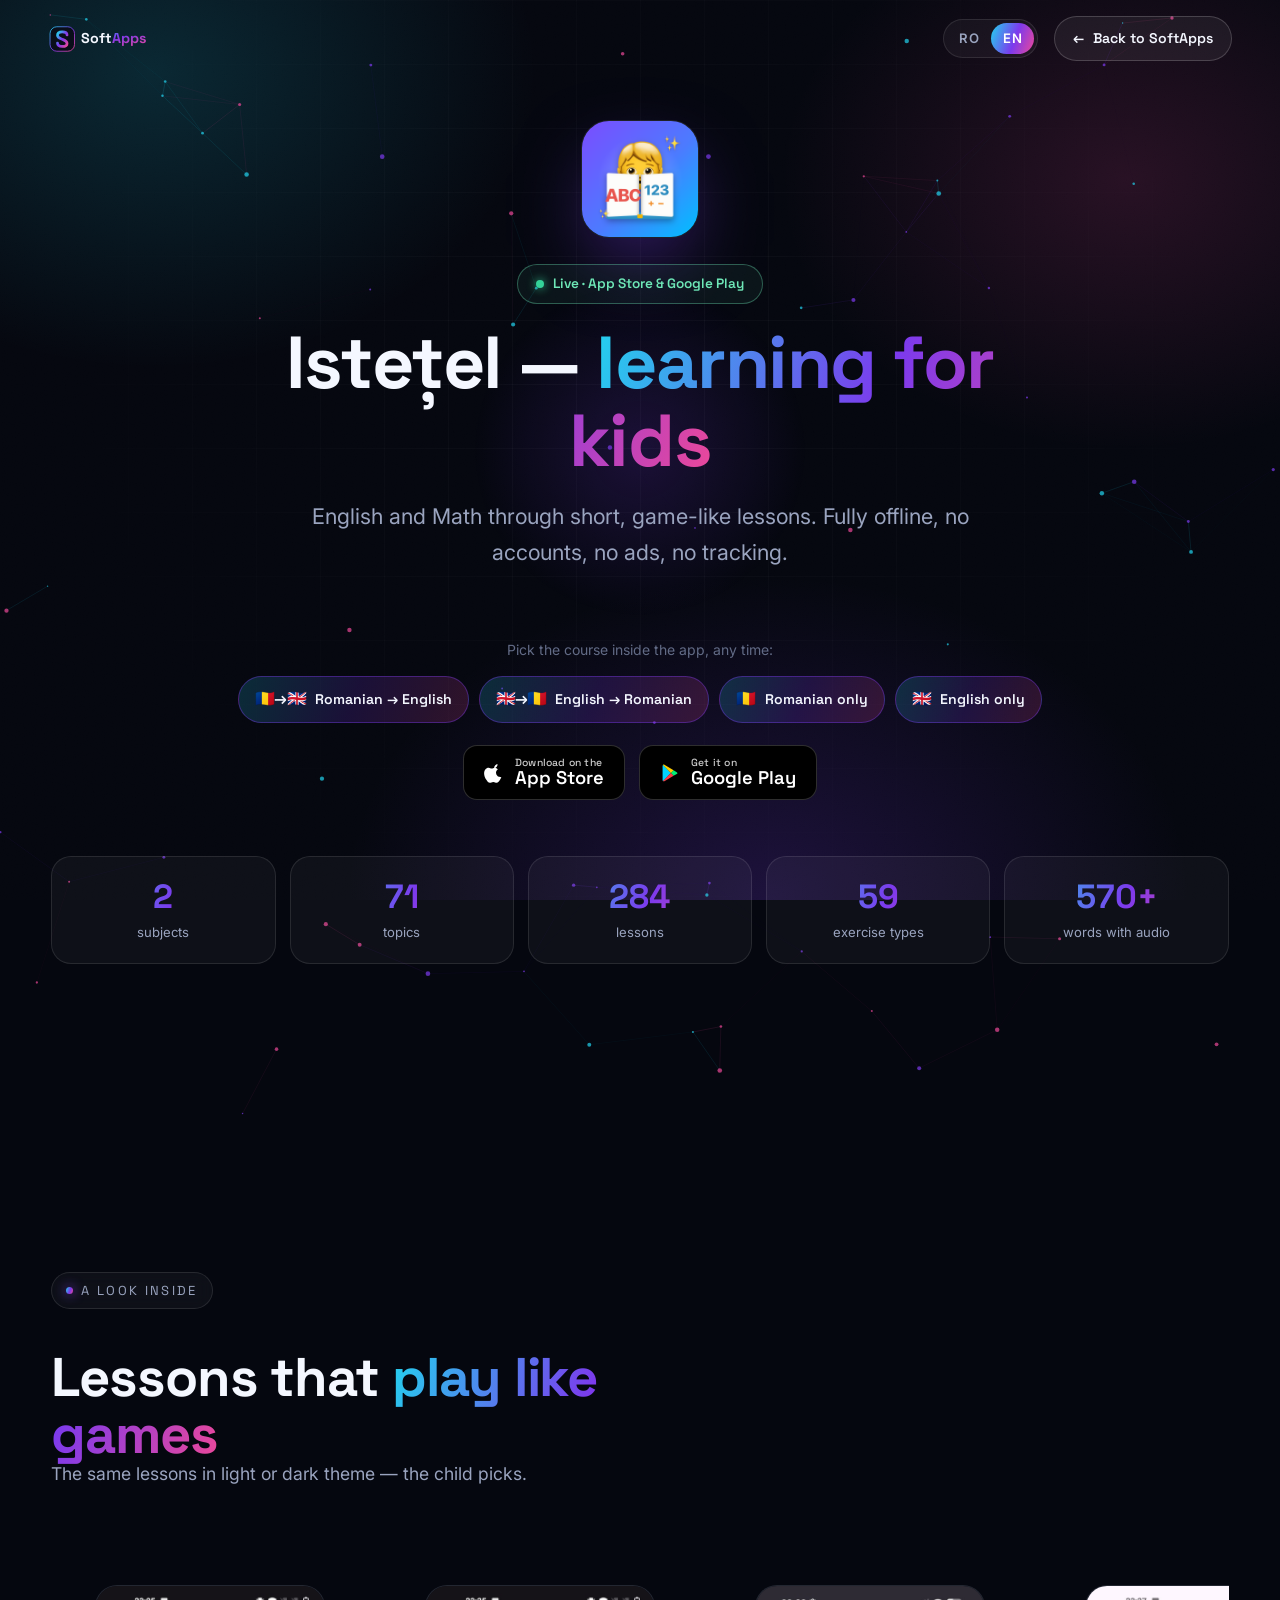
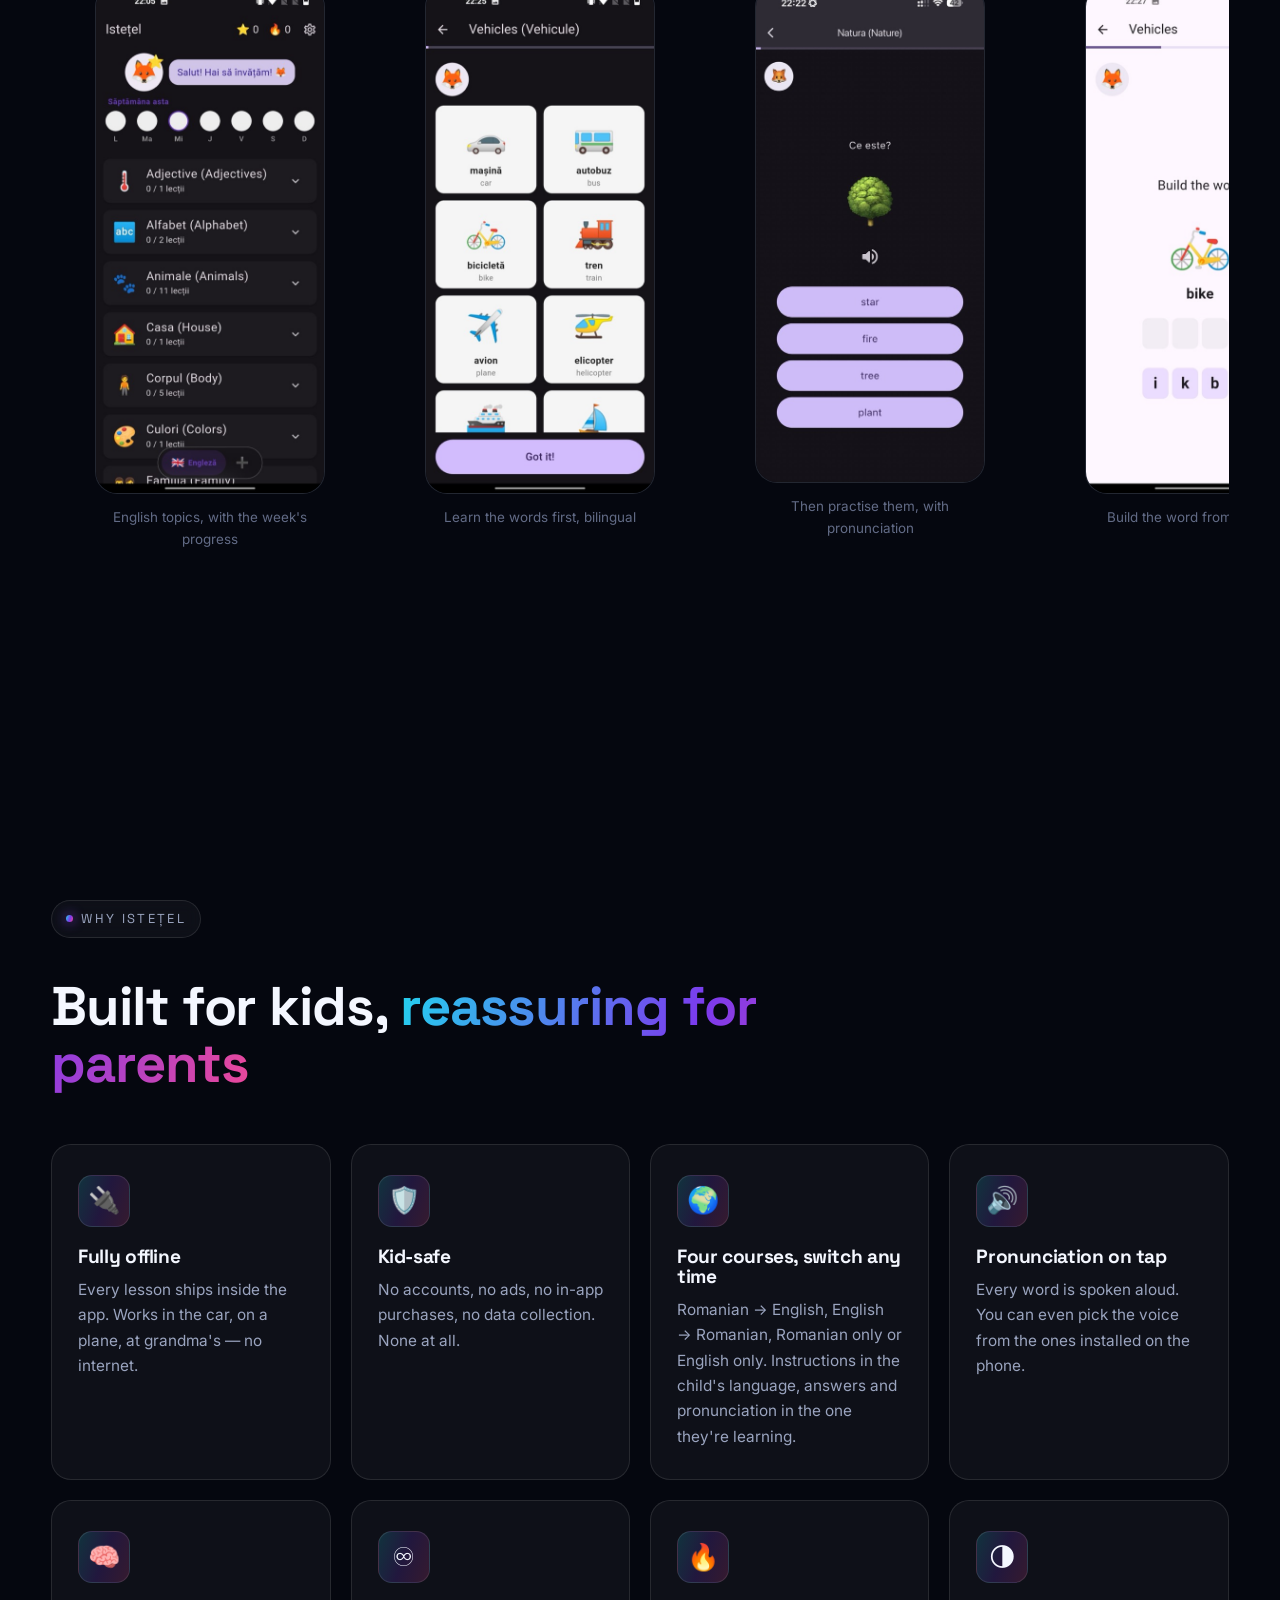
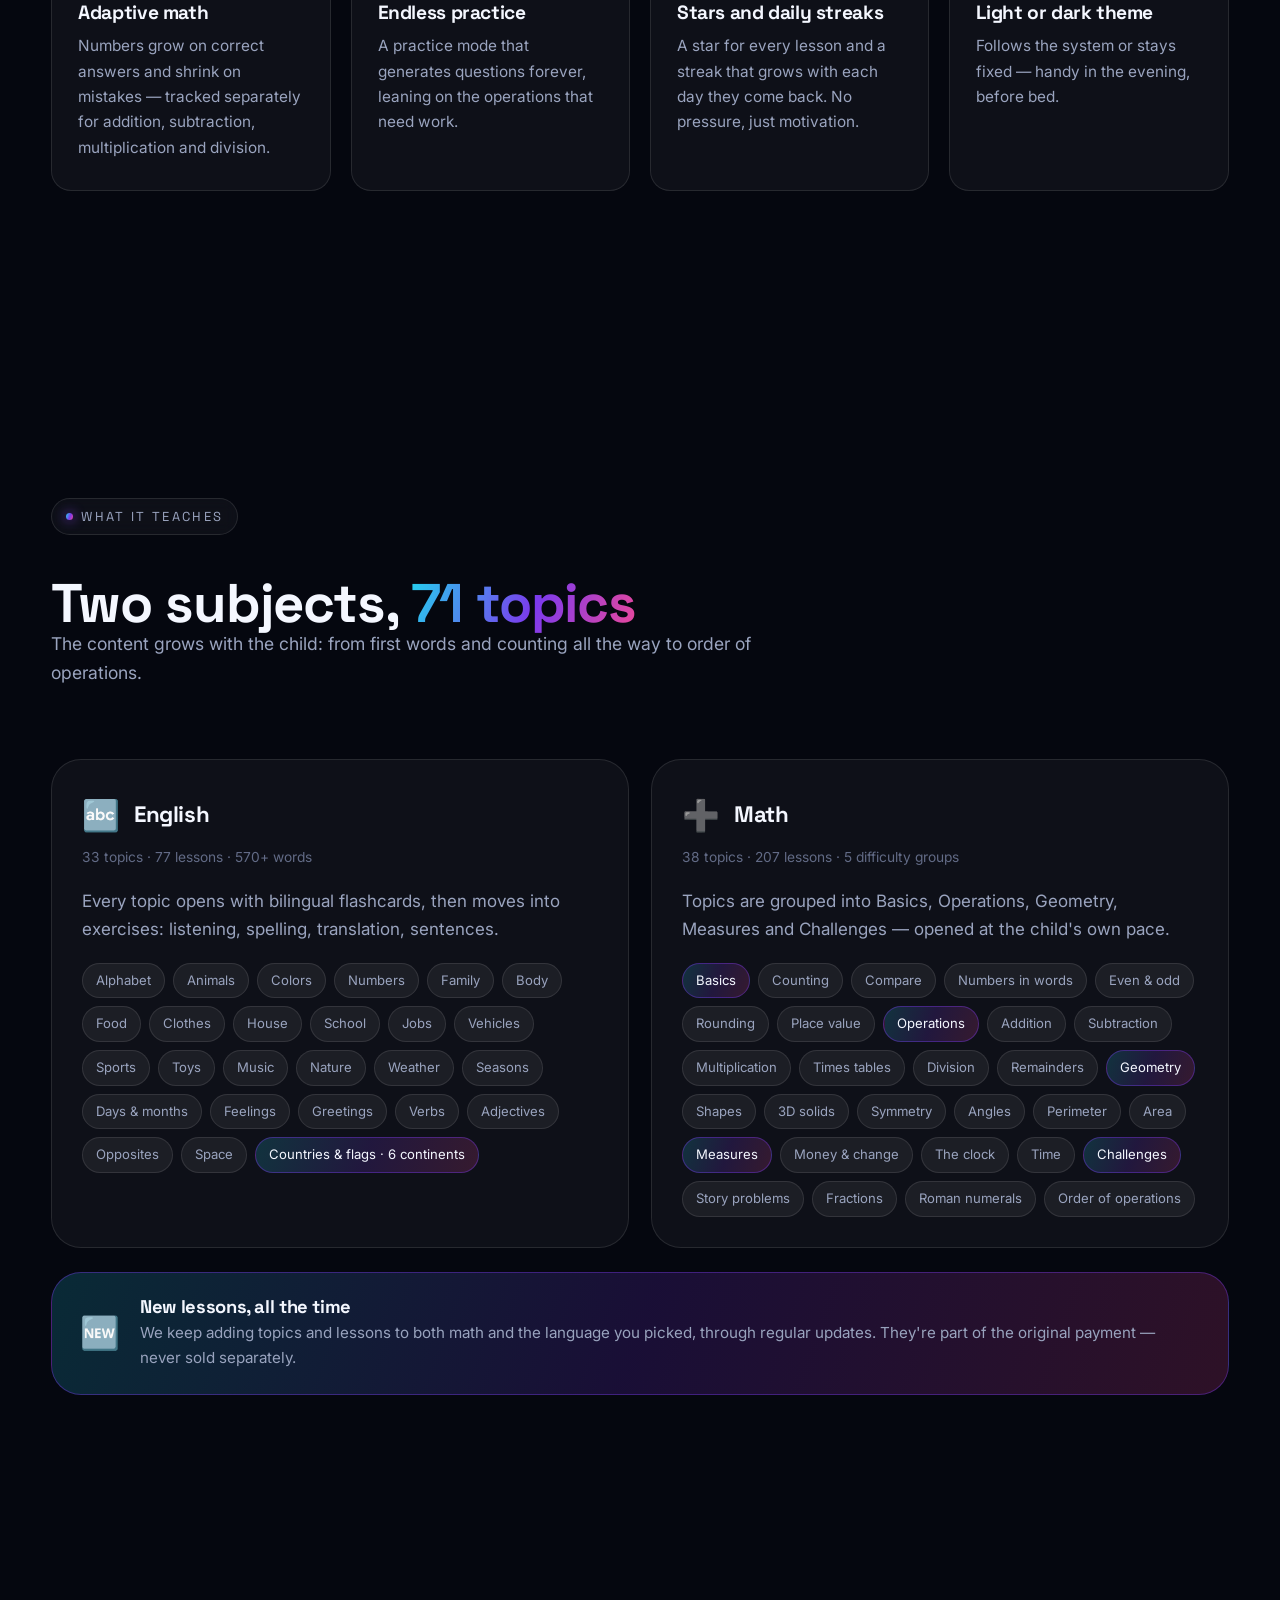
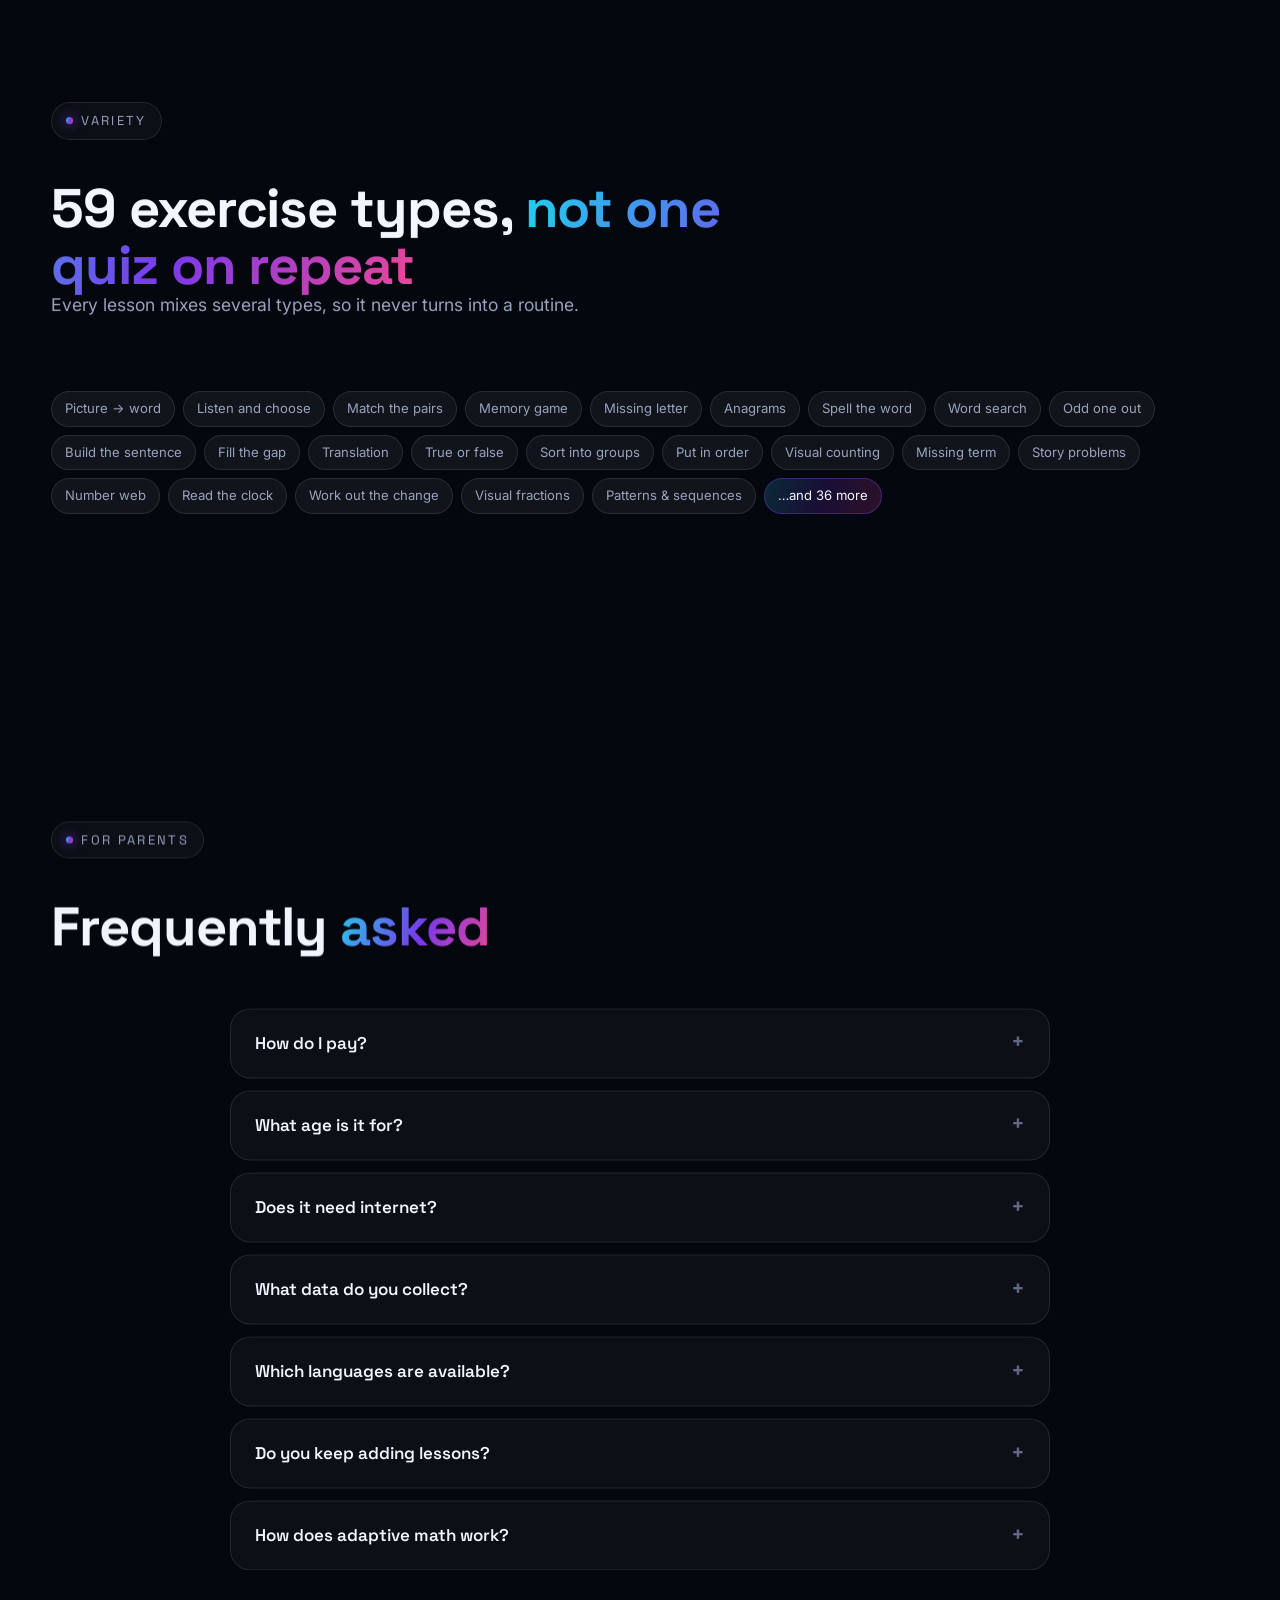
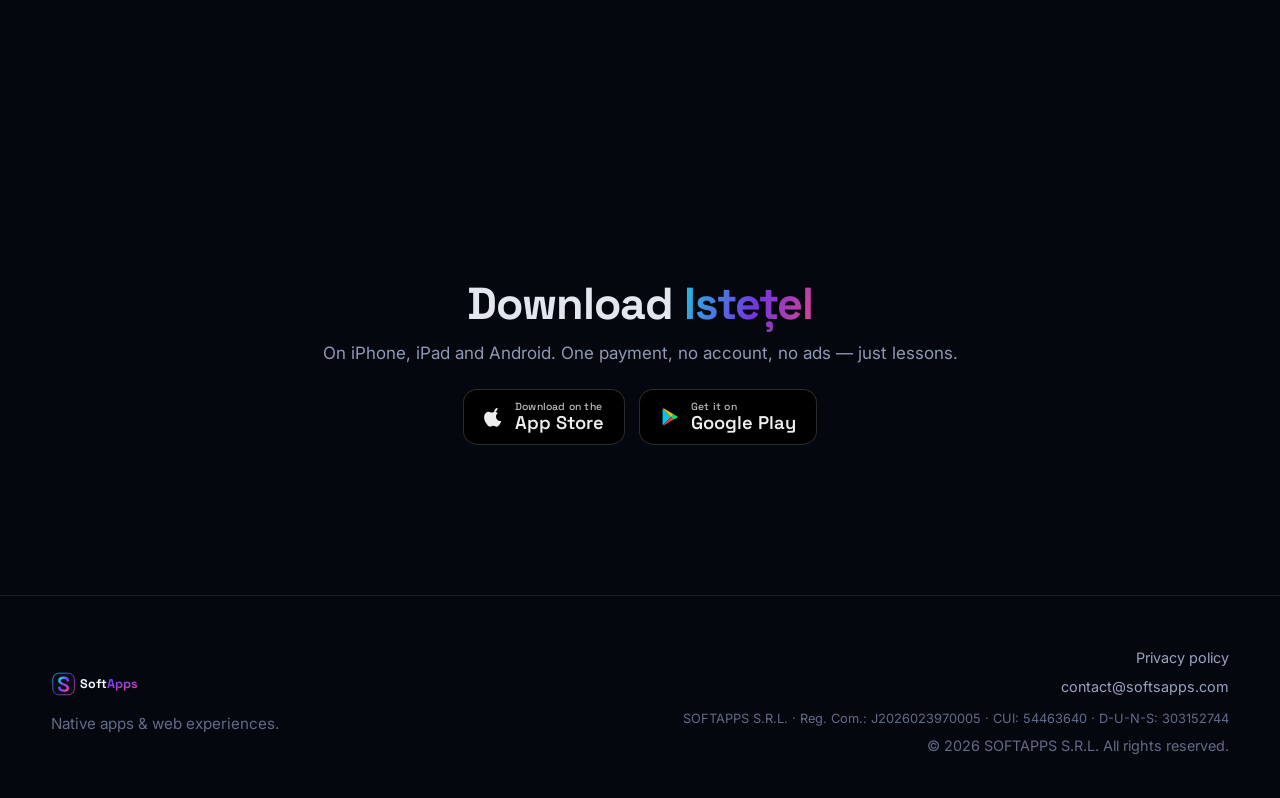
==== commit 4a4518a3: "Refine language availability descriptions in Istețel app: remove mention of future language support " ====
--- a/istetel/index.html
+++ b/istetel/index.html
@@ -869,8 +869,7 @@
         <details>
           <summary data-i18n="ist_q5">Ce limbi sunt disponibile?</summary>
           <p data-i18n="ist_a5">Patru cursuri, schimbate oricând din Setări: română → engleză, engleză → română, doar
-            română și doar engleză. Instrucțiunile apar în prima limbă, răspunsurile și pronunția în a doua. Spaniola,
-            franceza și germana apar deja în setări, pregătite pentru versiunile următoare.</p>
+            română și doar engleză. Instrucțiunile apar în prima limbă, răspunsurile și pronunția în a doua.</p>
         </details>
         <details>
           <summary data-i18n="ist_q7">Se mai adaugă lecții?</summary>
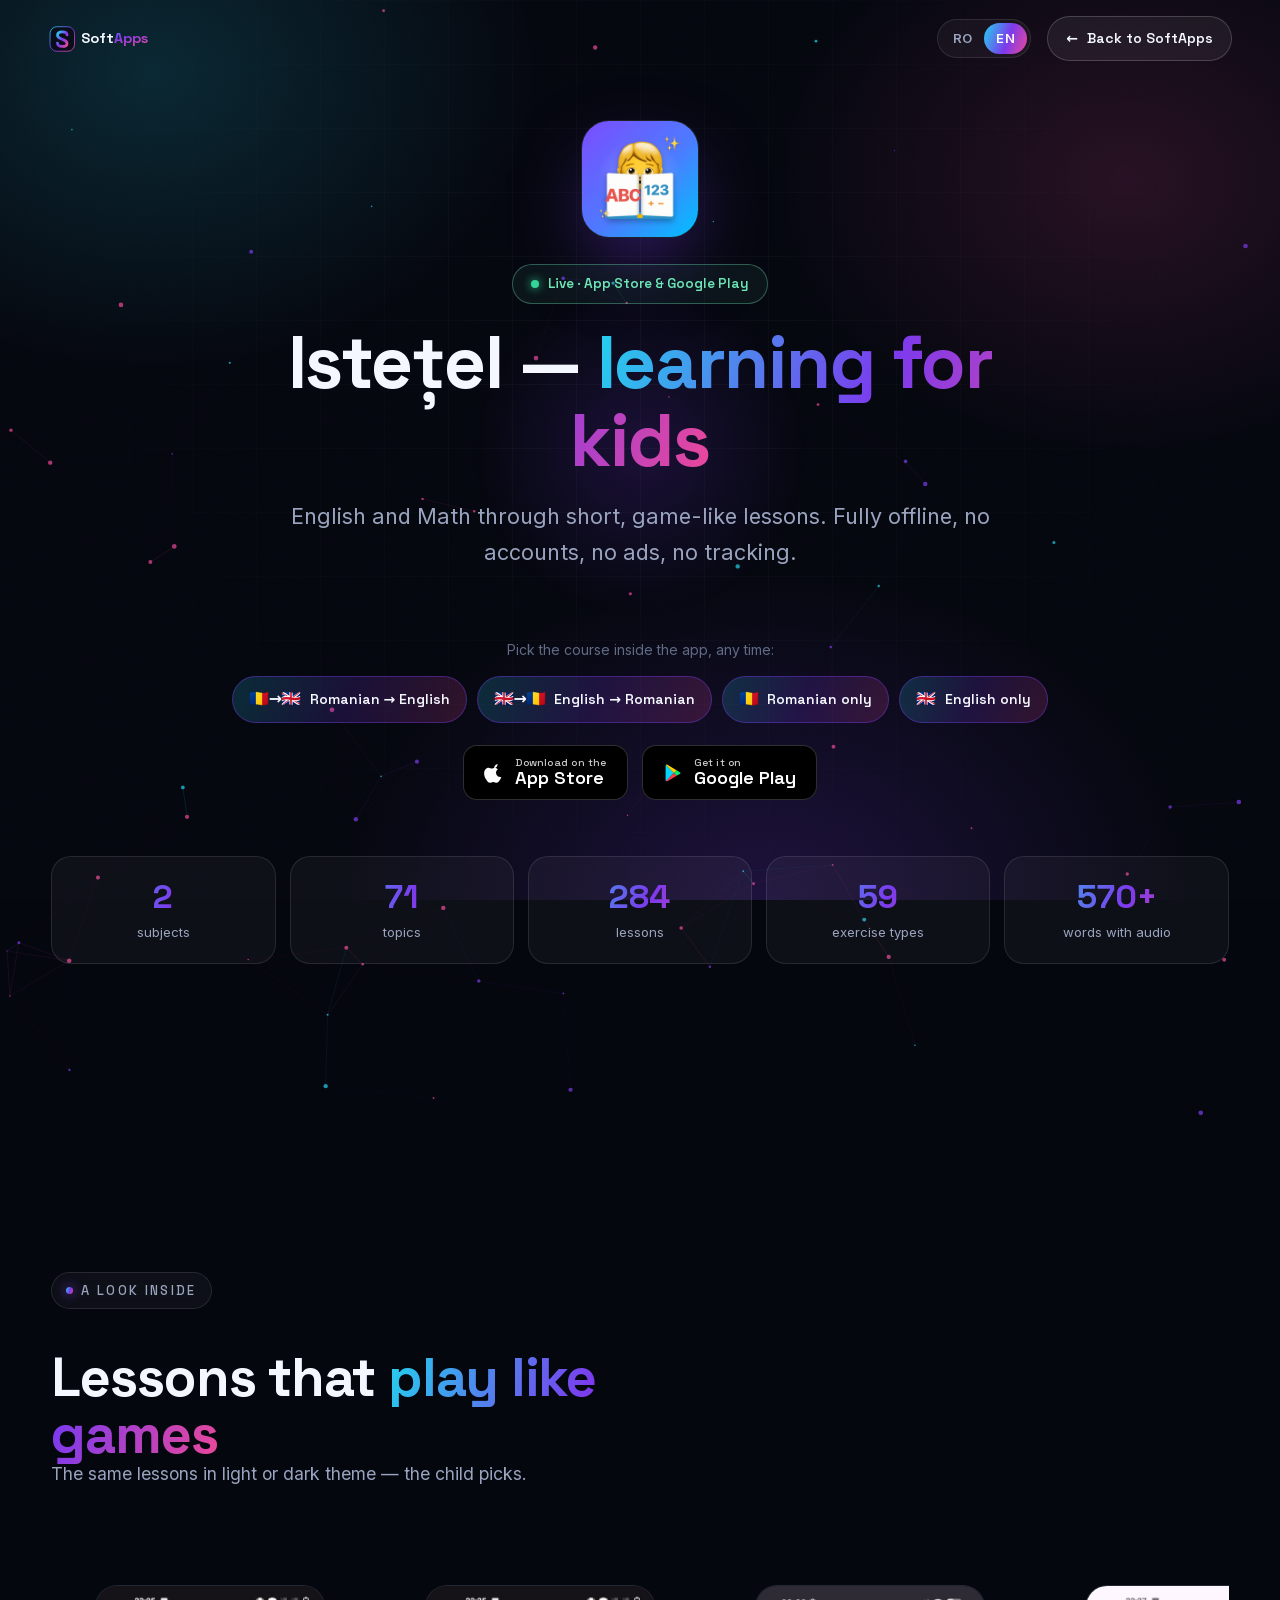
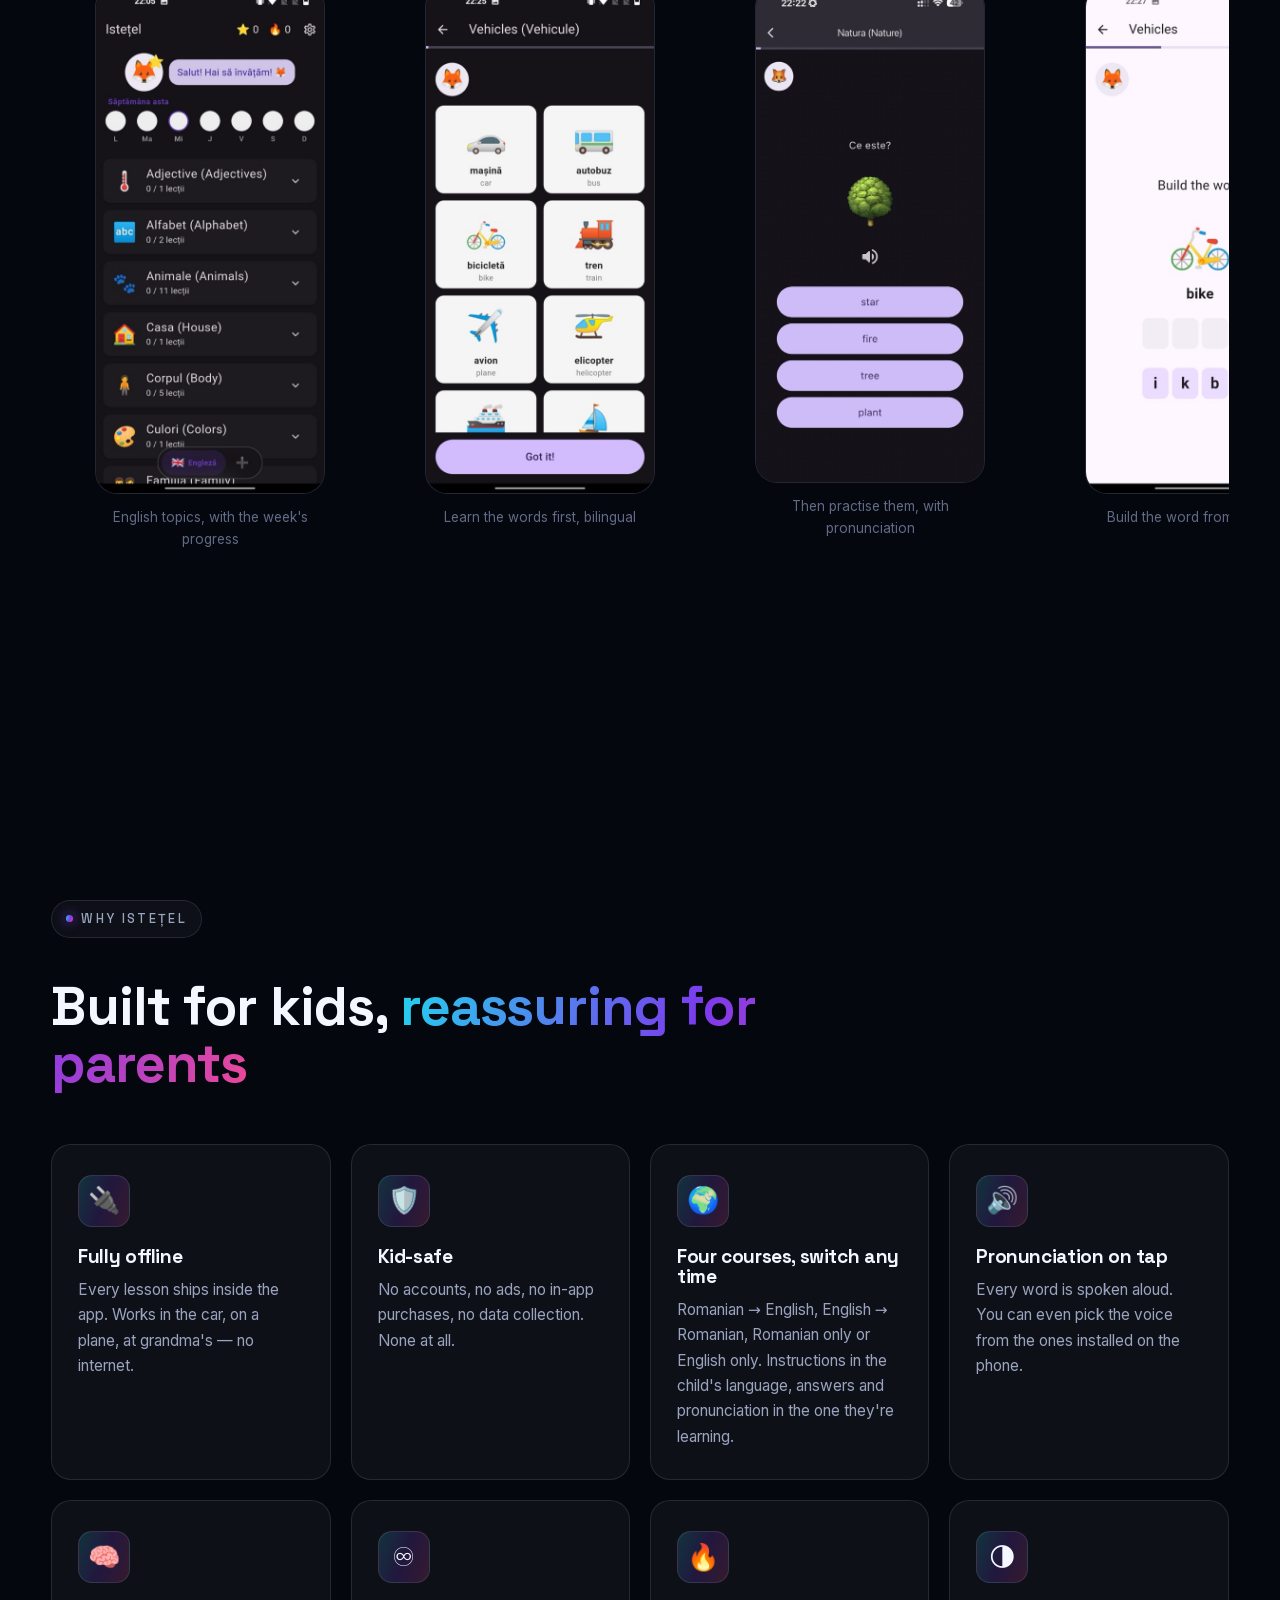
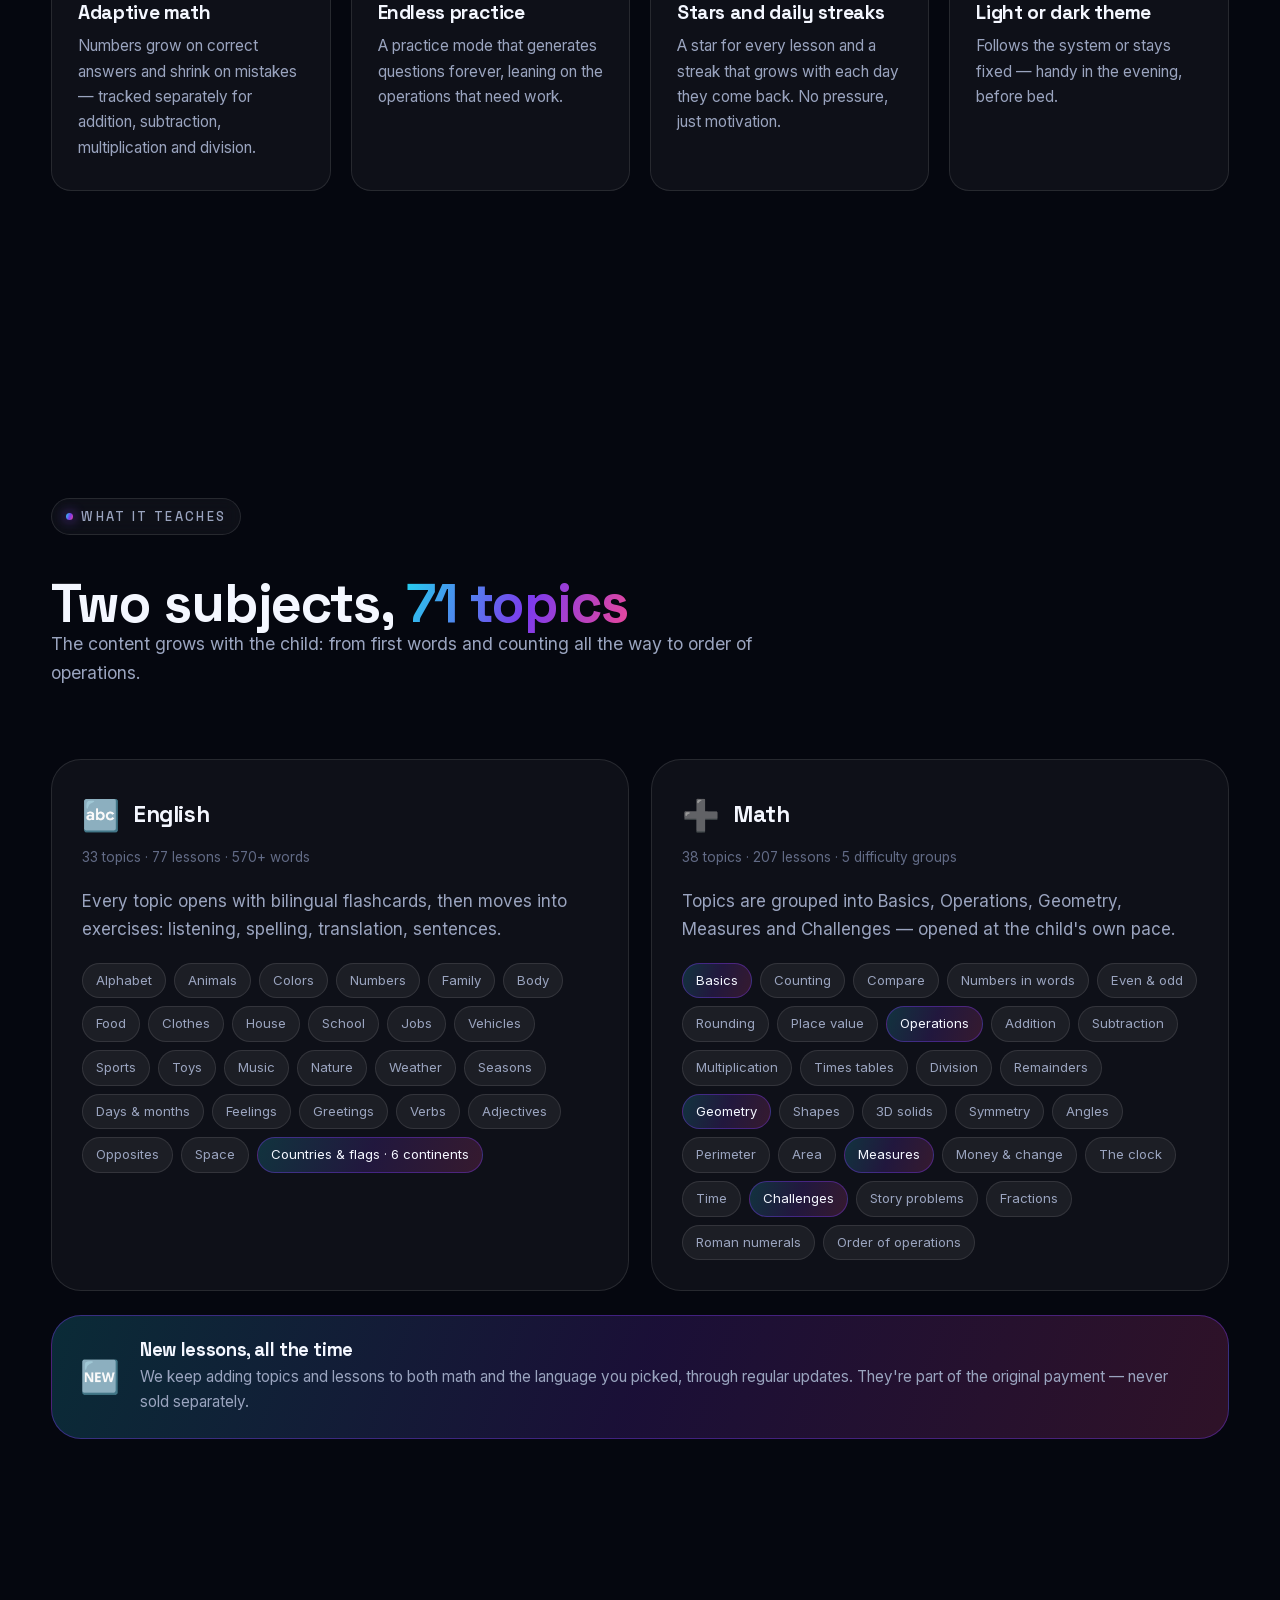
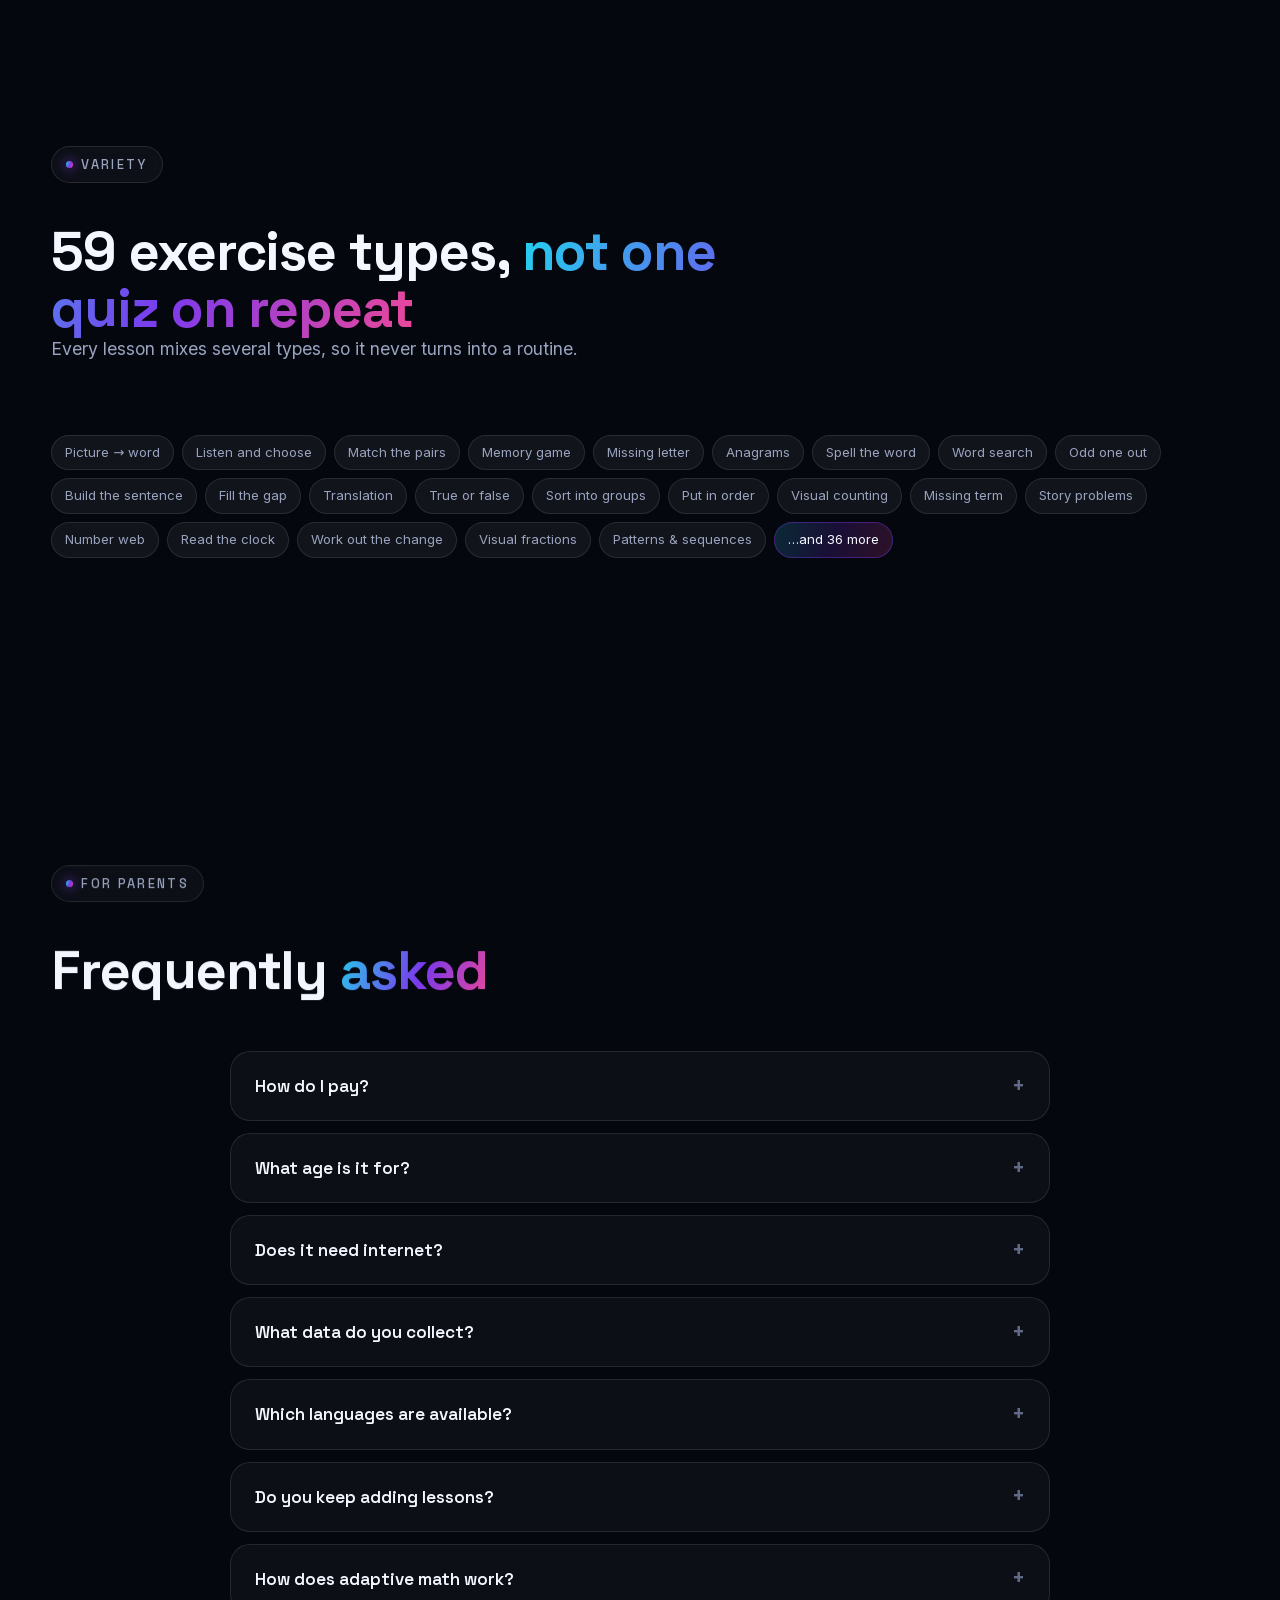
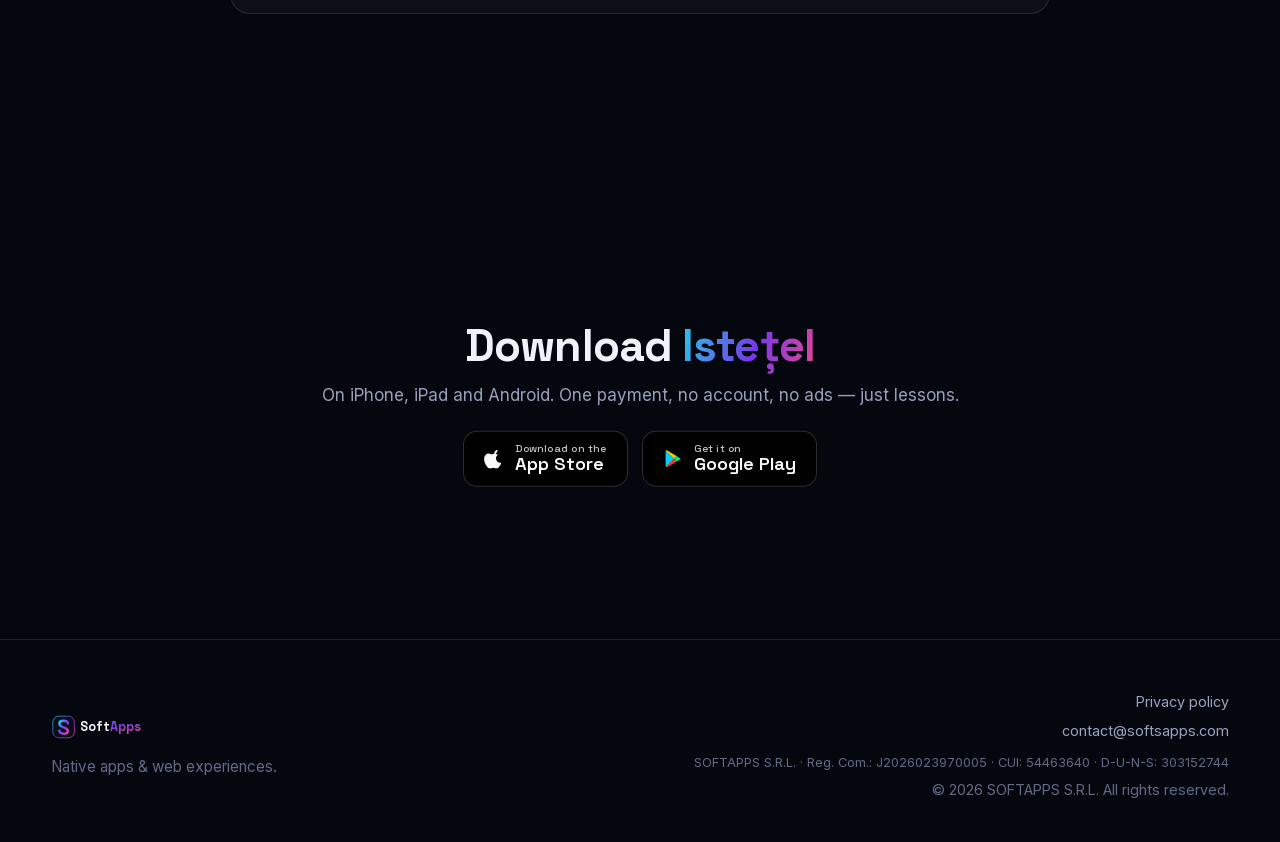
==== commit 73848daa: "Enhance SEO and accessibility for SoftApps and Istețel: update metadata, improve schema markup, and " ====
--- a/istetel/index.html
+++ b/istetel/index.html
@@ -4,28 +4,149 @@
 <head>
   <meta charset="UTF-8">
   <meta name="viewport" content="width=device-width, initial-scale=1.0">
-  <title>Istețel — Engleză & Matematică pentru copii | SoftApps</title>
-  <meta name="description"
+  <title data-i18n="ist_meta_title">Istețel — Engleză & Matematică pentru copii | SoftApps</title>
+  <meta name="description" data-i18n-content="ist_meta_desc"
     content="Istețel — aplicație educativă offline pentru copii. Engleză și matematică prin 284 de lecții scurte și 59 de tipuri de exerciții, cu lecții noi adăugate constant. Patru cursuri: română → engleză, engleză → română, doar română, doar engleză. Fără conturi, fără reclame, fără urmărire.">
   <meta name="theme-color" content="#05070f">
 
   <meta property="og:type" content="website">
+  <meta property="og:site_name" content="SoftApps">
+  <meta property="og:locale" content="ro_RO">
+  <meta property="og:locale:alternate" content="en_GB">
   <meta property="og:title" content="Istețel — Engleză & Matematică pentru copii">
   <meta property="og:description"
     content="Aplicație educativă offline pentru copii: 71 de teme, 284 de lecții, 59 de tipuri de exerciții. Fără conturi, fără reclame.">
   <meta property="og:url" content="https://softsapps.com/istetel/">
-  <meta property="og:image" content="https://softsapps.com/assets/portfolio/istetel-icon.png">
+  <meta property="og:image" content="https://softsapps.com/assets/istetel/og-image.png">
+  <meta property="og:image:width" content="1200">
+  <meta property="og:image:height" content="630">
+  <meta property="og:image:alt" content="Istețel — aplicație de engleză și matematică pentru copii">
+  <meta name="twitter:card" content="summary_large_image">
 
   <link rel="icon" href="/favicon.svg" type="image/svg+xml">
   <link rel="canonical" href="https://softsapps.com/istetel/">
 
-  <link rel="preconnect" href="https://fonts.googleapis.com">
-  <link rel="preconnect" href="https://fonts.gstatic.com" crossorigin>
-  <link
-    href="https://fonts.googleapis.com/css2?family=Space+Grotesk:wght@500;600;700&family=Inter:wght@400;500;600&display=swap"
-    rel="stylesheet">
-
+  <link rel="preload" href="/assets/fonts/space-grotesk-latin.woff2" as="font" type="font/woff2" crossorigin>
+  <link rel="preload" href="/assets/fonts/inter-latin.woff2" as="font" type="font/woff2" crossorigin>
+  <link rel="stylesheet" href="/assets/fonts/fonts.css">
   <link rel="stylesheet" href="/css/style.css">
+
+  <script type="application/ld+json">
+  {
+    "@context": "https://schema.org",
+    "@type": "MobileApplication",
+    "name": "Istețel",
+    "applicationCategory": "EducationalApplication",
+    "applicationSubCategory": "Education",
+    "operatingSystem": "iOS, Android",
+    "url": "https://softsapps.com/istetel/",
+    "image": "https://softsapps.com/assets/istetel/og-image.png",
+    "description": "Aplicație educativă offline pentru copii. Engleză și matematică prin 284 de lecții scurte și 59 de tipuri de exerciții. Fără conturi, fără reclame, fără urmărire.",
+    "inLanguage": ["ro", "en"],
+    "typicalAgeRange": "4-11",
+    "isFamilyFriendly": true,
+    "installUrl": [
+      "https://apps.apple.com/ro/app/iste%C8%9Bel-english-math/id6785068602",
+      "https://play.google.com/store/apps/details?id=com.softappsSRL.istetel"
+    ],
+    "screenshot": [
+      "https://softsapps.com/assets/istetel/shot-home-en.jpg",
+      "https://softsapps.com/assets/istetel/shot-teach.jpg",
+      "https://softsapps.com/assets/istetel/shot-quiz.jpg",
+      "https://softsapps.com/assets/istetel/shot-math-web.jpg"
+    ],
+    "publisher": { "@id": "https://softsapps.com/#organization" },
+    "author": { "@id": "https://softsapps.com/#organization" },
+    "privacyPolicy": "https://softsapps.com/istetel/privacy-policy.html"
+  }
+  </script>
+  <script type="application/ld+json">
+  {
+    "@context": "https://schema.org",
+    "@type": "Organization",
+    "@id": "https://softsapps.com/#organization",
+    "name": "SOFTAPPS S.R.L.",
+    "alternateName": "SoftApps",
+    "url": "https://softsapps.com/",
+    "logo": "https://softsapps.com/assets/logo/softapps-logo.svg",
+    "email": "contact@softsapps.com"
+  }
+  </script>
+  <script type="application/ld+json">
+  {
+    "@context": "https://schema.org",
+    "@type": "FAQPage",
+    "inLanguage": "ro",
+    "mainEntity": [
+      {
+        "@type": "Question",
+        "name": "Cum se plătește?",
+        "acceptedAnswer": {
+          "@type": "Answer",
+          "text": "O singură plată, la descărcare. Fără abonament, fără reclame și fără cumpărături în aplicație — tot conținutul e acolo de la instalare, pentru totdeauna. Prețul în moneda ta apare în App Store și Google Play."
+        }
+      },
+      {
+        "@type": "Question",
+        "name": "Ce vârstă are copilul potrivit?",
+        "acceptedAnswer": {
+          "@type": "Answer",
+          "text": "Aproximativ 4–11 ani. Primele teme merg pentru preșcolari care recunosc imagini, iar temele de la final (fracții, ordinea operațiilor, numere romane) acoperă clasele primare."
+        }
+      },
+      {
+        "@type": "Question",
+        "name": "Are nevoie de internet?",
+        "acceptedAnswer": {
+          "@type": "Answer",
+          "text": "Nu. Lecțiile, imaginile și sunetele sunt incluse în aplicație. După instalare merge complet offline."
+        }
+      },
+      {
+        "@type": "Question",
+        "name": "Ce date colectați?",
+        "acceptedAnswer": {
+          "@type": "Answer",
+          "text": "Niciuna. Nu există conturi, nu există server, nu există analytics. Progresul rămâne pe telefon și dispare dacă dezinstalezi aplicația."
+        }
+      },
+      {
+        "@type": "Question",
+        "name": "Ce limbi sunt disponibile?",
+        "acceptedAnswer": {
+          "@type": "Answer",
+          "text": "Patru cursuri, schimbate oricând din Setări: română → engleză, engleză → română, doar română și doar engleză. Instrucțiunile apar în prima limbă, răspunsurile și pronunția în a doua."
+        }
+      },
+      {
+        "@type": "Question",
+        "name": "Se mai adaugă lecții?",
+        "acceptedAnswer": {
+          "@type": "Answer",
+          "text": "Da. Adăugăm constant teme și lecții noi, atât la matematică, cât și la limba aleasă, prin actualizările din App Store și Google Play. Sunt incluse în plata inițială."
+        }
+      },
+      {
+        "@type": "Question",
+        "name": "Cum funcționează matematica adaptivă?",
+        "acceptedAnswer": {
+          "@type": "Answer",
+          "text": "Aplicația reține separat cât de bine merge fiecare operație. Când copilul răspunde corect, numerele cresc; la greșeli, coboară. Antrenamentul mixt alege mai des operațiile la care are nevoie de exercițiu."
+        }
+      }
+    ]
+  }
+  </script>
+  <script type="application/ld+json">
+  {
+    "@context": "https://schema.org",
+    "@type": "BreadcrumbList",
+    "itemListElement": [
+      { "@type": "ListItem", "position": 1, "name": "SoftApps", "item": "https://softsapps.com/" },
+      { "@type": "ListItem", "position": 2, "name": "Istețel", "item": "https://softsapps.com/istetel/" }
+    ]
+  }
+  </script>
   <style>
     .ist-hero {
       min-height: 88svh;
@@ -944,11 +1065,10 @@
     </div>
   </footer>
 
-  <script src="/vendor/lenis.min.js"></script>
-  <script src="/vendor/gsap.min.js"></script>
-  <script src="/vendor/ScrollTrigger.min.js"></script>
-  <script src="/js/i18n.js"></script>
-  <script src="/js/main.js"></script>
+  <!-- Motion libs (lenis/gsap/ScrollTrigger) are loaded from main.js, only on
+       wide viewports without a reduced-motion preference. -->
+  <script defer src="/js/i18n.js"></script>
+  <script defer src="/js/main.js"></script>
 </body>
 
 </html>
--- a/assets/fonts/fonts.css
+++ b/assets/fonts/fonts.css
@@ -0,0 +1,46 @@
+/* Self-hosted fonts. Variable files — one per subset, weight axis covers the
+   range we use. Served from our own origin, so no third-party request. */
+
+@font-face {
+  font-family: "Inter";
+  font-style: normal;
+  font-weight: 400 600;
+  font-display: swap;
+  src: url("/assets/fonts/inter-latin-ext.woff2") format("woff2");
+  unicode-range: U+0100-02BA, U+02BD-02C5, U+02C7-02CC, U+02CE-02D7,
+    U+02DD-02FF, U+0304, U+0308, U+0329, U+1D00-1DBF, U+1E00-1E9F,
+    U+1EF2-1EFF, U+2020, U+20A0-20AB, U+20AD-20C0, U+2113, U+2C60-2C7F,
+    U+A720-A7FF;
+}
+@font-face {
+  font-family: "Inter";
+  font-style: normal;
+  font-weight: 400 600;
+  font-display: swap;
+  src: url("/assets/fonts/inter-latin.woff2") format("woff2");
+  unicode-range: U+0000-00FF, U+0131, U+0152-0153, U+02BB-02BC, U+02C6,
+    U+02DA, U+02DC, U+0304, U+0308, U+0329, U+2000-206F, U+20AC, U+2122,
+    U+2191, U+2193, U+2212, U+2215, U+FEFF, U+FFFD;
+}
+
+@font-face {
+  font-family: "Space Grotesk";
+  font-style: normal;
+  font-weight: 500 700;
+  font-display: swap;
+  src: url("/assets/fonts/space-grotesk-latin-ext.woff2") format("woff2");
+  unicode-range: U+0100-02BA, U+02BD-02C5, U+02C7-02CC, U+02CE-02D7,
+    U+02DD-02FF, U+0304, U+0308, U+0329, U+1D00-1DBF, U+1E00-1E9F,
+    U+1EF2-1EFF, U+2020, U+20A0-20AB, U+20AD-20C0, U+2113, U+2C60-2C7F,
+    U+A720-A7FF;
+}
+@font-face {
+  font-family: "Space Grotesk";
+  font-style: normal;
+  font-weight: 500 700;
+  font-display: swap;
+  src: url("/assets/fonts/space-grotesk-latin.woff2") format("woff2");
+  unicode-range: U+0000-00FF, U+0131, U+0152-0153, U+02BB-02BC, U+02C6,
+    U+02DA, U+02DC, U+0304, U+0308, U+0329, U+2000-206F, U+20AC, U+2122,
+    U+2191, U+2193, U+2212, U+2215, U+FEFF, U+FFFD;
+}
--- a/css/style.css
+++ b/css/style.css
@@ -227,6 +227,20 @@
   margin: 0;
 }
 
+/* ---------- scroll progress ---------- */
+.scroll-progress {
+  position: fixed;
+  top: 0;
+  left: 0;
+  width: 100%;
+  height: 3px;
+  z-index: 60;
+  background: var(--grad);
+  transform-origin: 0 50%;
+  transform: scaleX(0);
+  pointer-events: none;
+}
+
 /* ---------- header ---------- */
 .site-header {
   position: fixed;
@@ -345,6 +359,12 @@
   background: none;
   border: 0;
   color: var(--text);
+  /* 26px icon centred in a 44px box — the icon is the only nav on mobile, so
+     it gets a full-size tap target. */
+  width: 44px;
+  height: 44px;
+  padding: 0;
+  place-items: center;
 }
 
 /* ---------- hero ---------- */
@@ -457,6 +477,9 @@
   grid-template-columns: 1.15fr 1fr;
   gap: clamp(40px, 6vw, 80px);
   align-items: center;
+}
+.about-copy h2 {
+  margin-top: 10px;
 }
 .about-copy p {
   color: var(--text-dim);
@@ -695,6 +718,7 @@
 }
 .contact-card h2 {
   font-size: clamp(2rem, 5vw, 3.4rem);
+  margin-top: 10px;
   margin-bottom: 18px;
 }
 .contact-card p {
@@ -761,8 +785,15 @@
   .nav-links {
     display: none;
   }
+  /* The hamburger is the only nav left down here, so it must not be the thing
+     that gives way when the row runs out of room. The mobile menu carries its
+     own Contact link, so the header CTA can go. */
+  .header-right .btn-primary {
+    display: none;
+  }
   .menu-toggle {
-    display: block;
+    display: grid;
+    flex-shrink: 0;
   }
   .about-grid {
     grid-template-columns: 1fr;
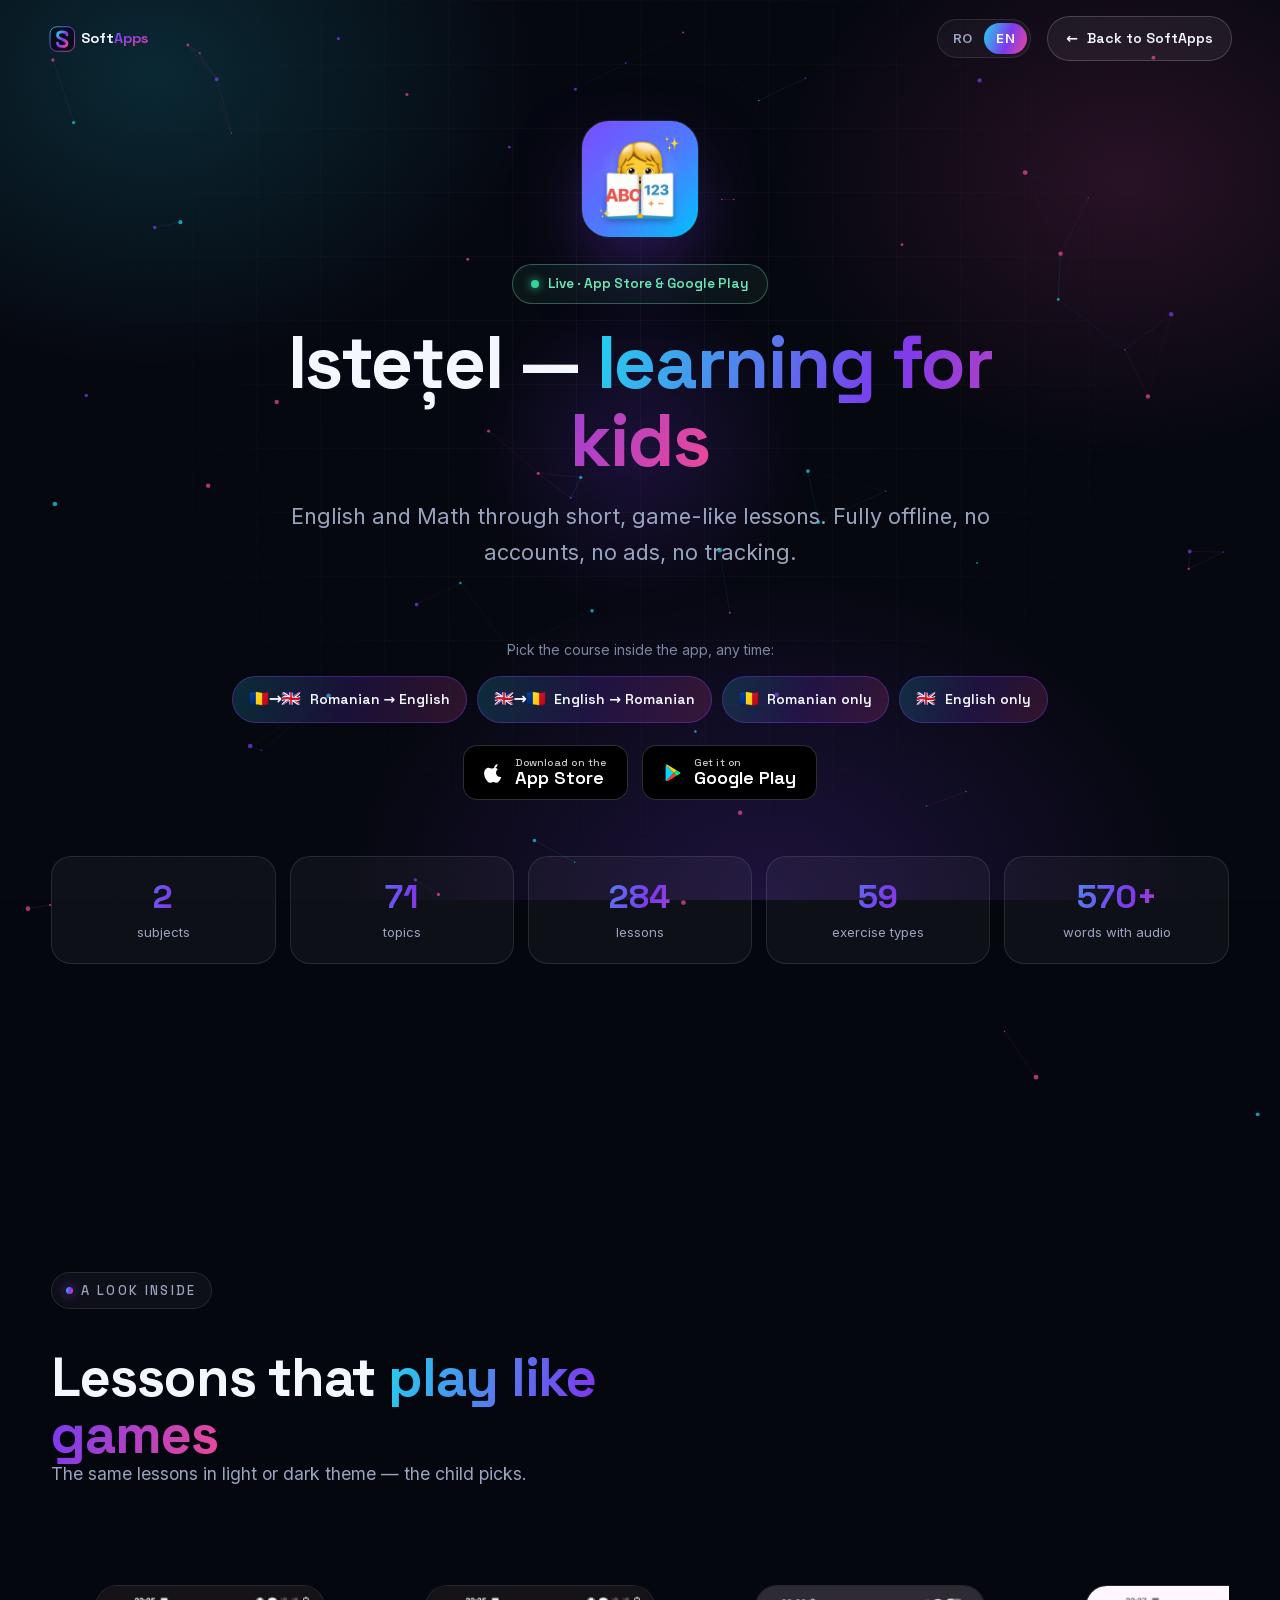
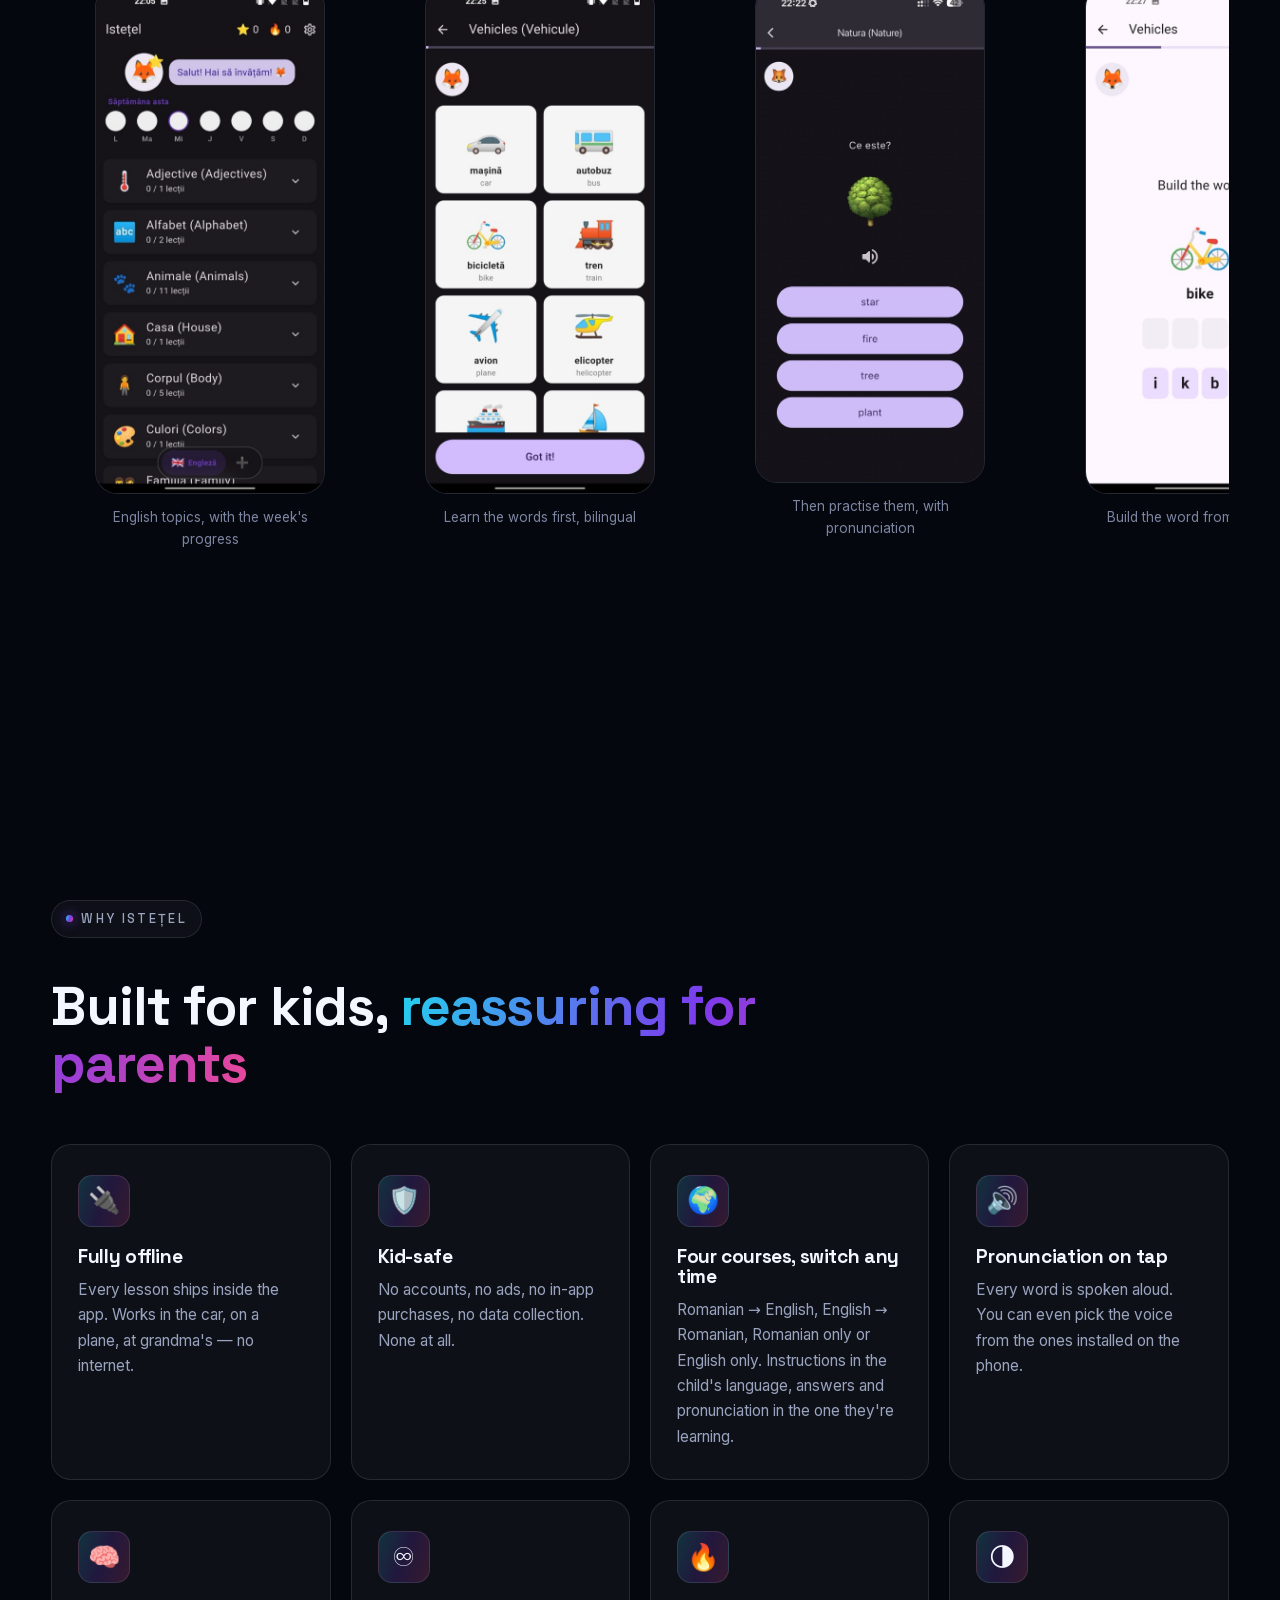
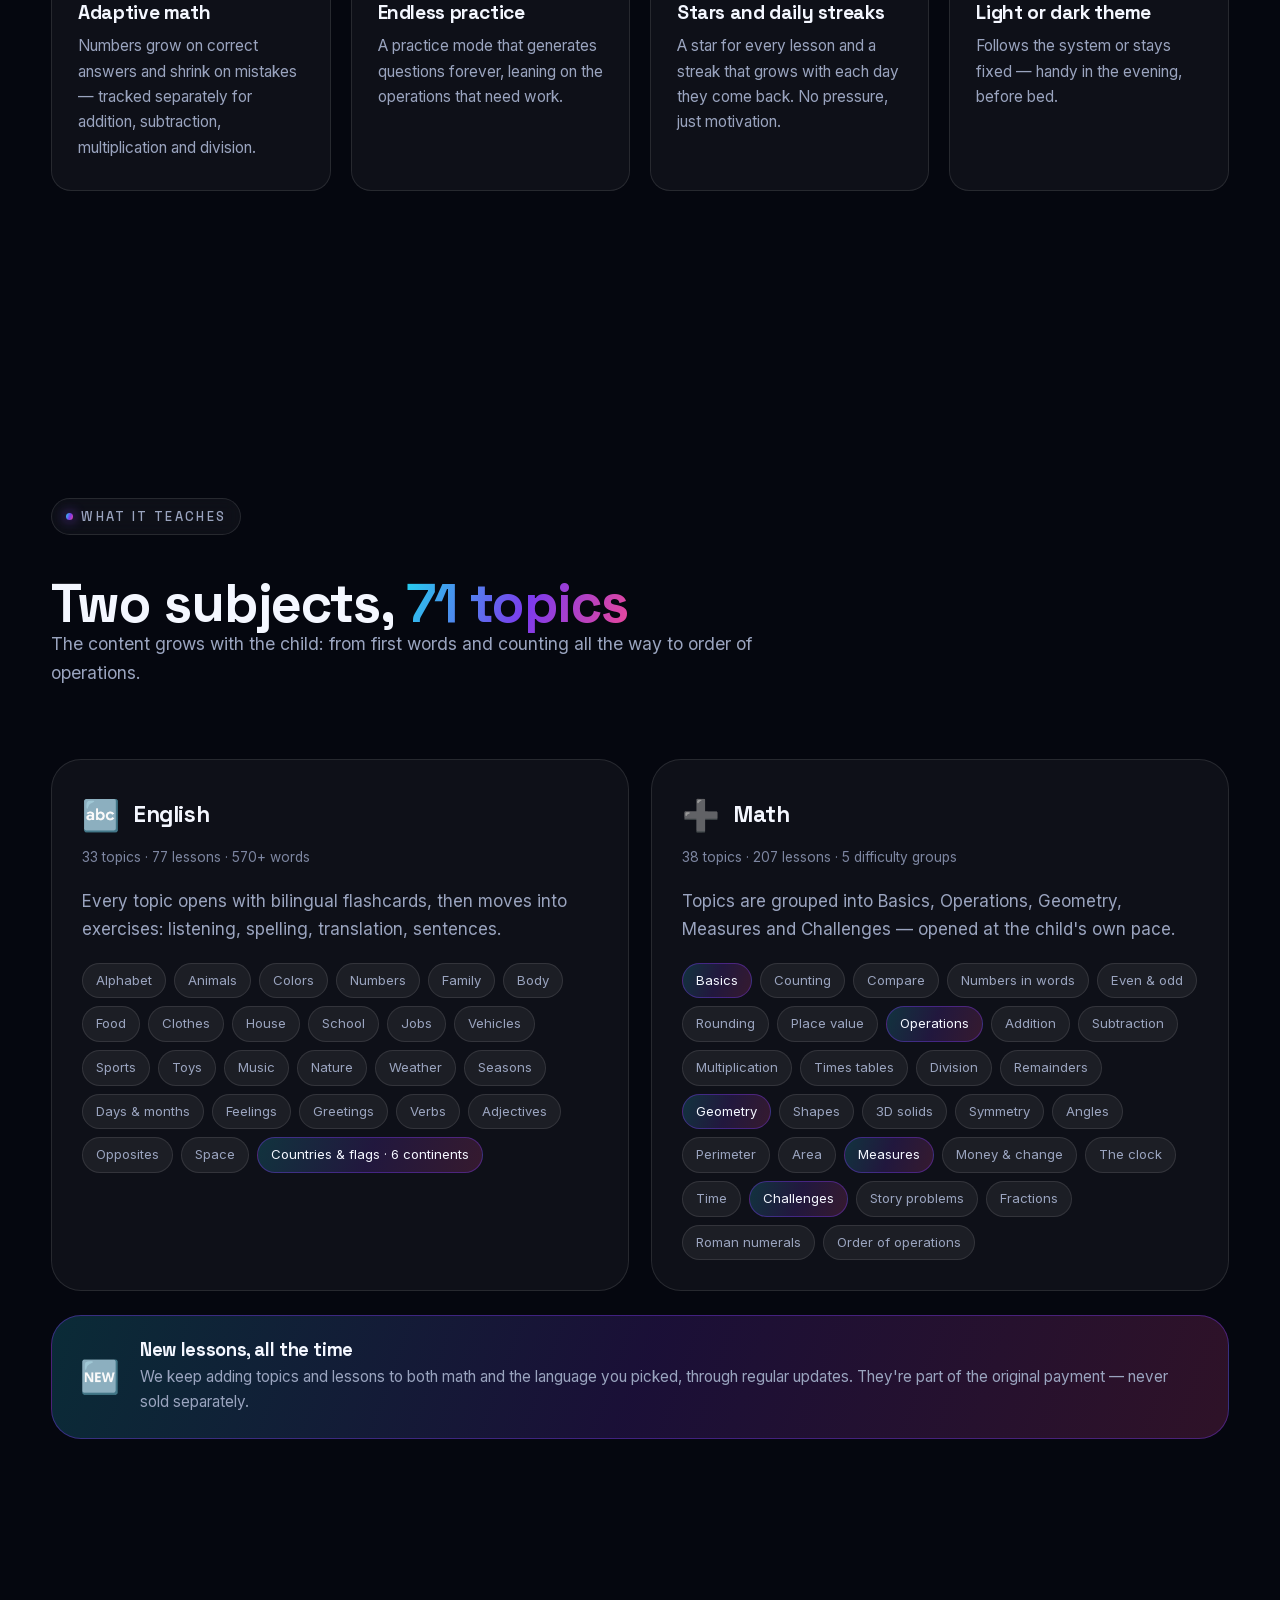
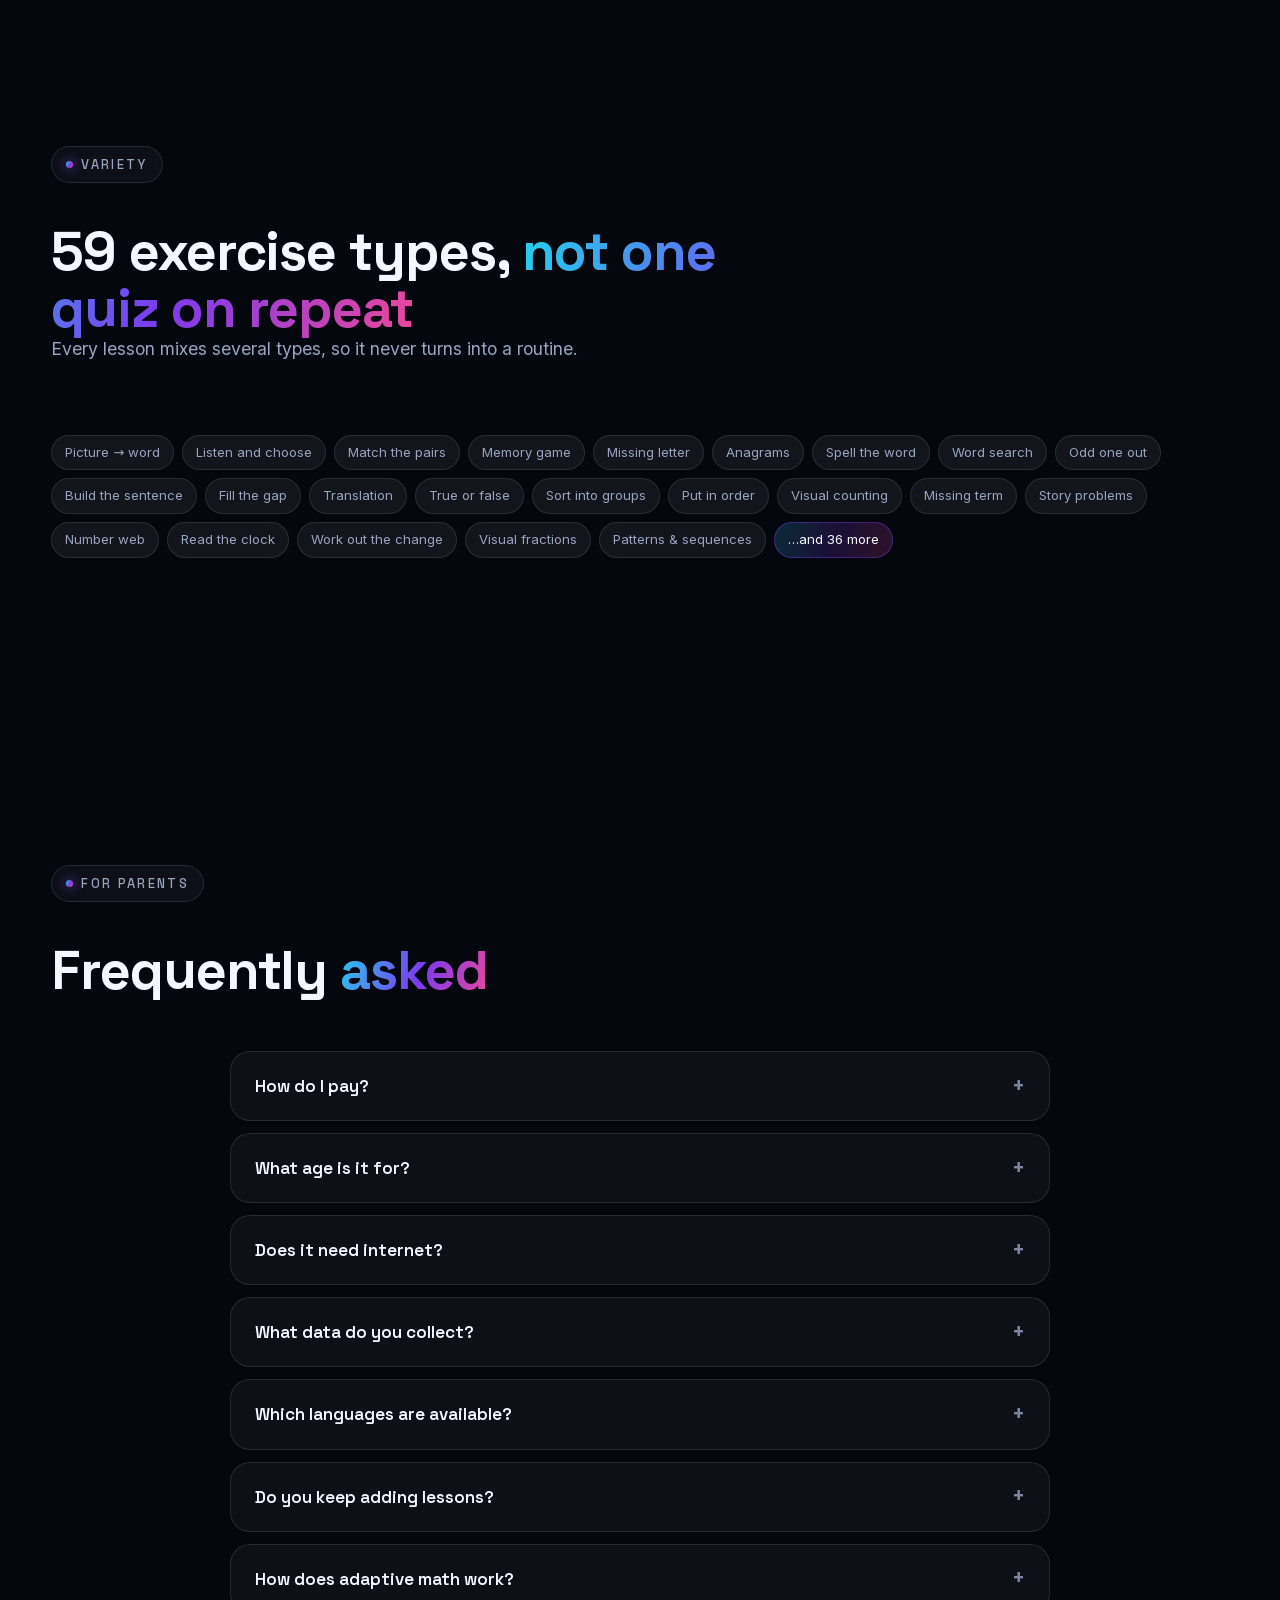
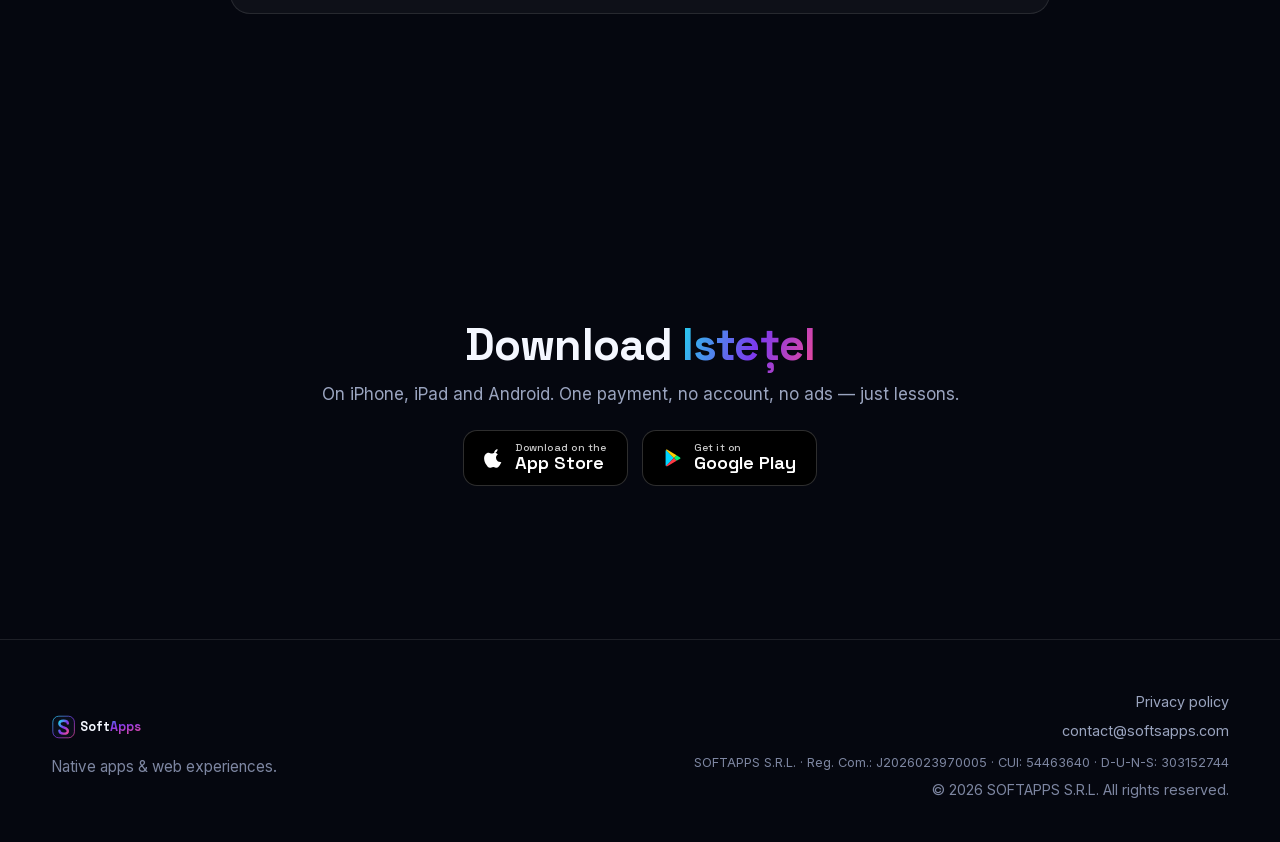
==== commit 2d2135ca: "Fix web-checks failures: contrast, image sizes, store badge labels, og:image - Raise --text-faint to" ====
--- a/istetel/index.html
+++ b/istetel/index.html
@@ -643,7 +643,7 @@
   <section class="ist-hero">
     <canvas id="hero-canvas" aria-hidden="true"></canvas>
     <div class="wrap hero-inner">
-      <img class="ist-icon" src="/assets/portfolio/istetel-icon.png" alt="Istețel">
+      <img class="ist-icon" src="/assets/portfolio/istetel-icon.png" alt="Istețel" width="256" height="256">
       <span class="badge-live-pill" data-i18n="ist_badge">Live · App Store &amp; Google Play</span>
       <h1 data-i18n-html="ist_title_html">Istețel — <span class="grad">învățare pentru copii</span></h1>
       <p class="hero-sub" data-i18n="ist_sub">Engleză și matematică prin lecții scurte, ca un joc. Complet offline, fără
@@ -663,22 +663,22 @@
 
       <div class="ist-actions">
         <a class="store-badge" href="https://apps.apple.com/ro/app/iste%C8%9Bel-english-math/id6785068602"
-          target="_blank" rel="noopener" aria-label="Download on the App Store">
+          target="_blank" rel="noopener" aria-label="Download on the App Store (opens in new tab)">
           <svg width="20" height="20" viewBox="0 0 24 24" fill="currentColor" aria-hidden="true">
             <path
               d="M16.365 1.43c0 1.14-.417 2.2-1.11 3.02-.75.88-1.98 1.56-3.06 1.47-.13-1.1.42-2.28 1.12-3.05.77-.86 2.1-1.5 3.05-1.44zM20.79 17.2c-.55 1.27-.81 1.84-1.52 2.96-.99 1.57-2.39 3.52-4.12 3.53-1.54.02-1.93-.99-4.02-.98-2.08.01-2.52.99-4.06.97-1.73-.02-3.05-1.78-4.04-3.35C-.38 16.02-.65 10.6 1.6 7.75c.98-1.24 2.5-2.03 3.98-2.03 1.5 0 2.44 1 3.68 1 1.2 0 1.93-1 3.67-1 1.31 0 2.7.71 3.69 1.94-3.24 1.78-2.71 6.4.17 8.54z" />
           </svg>
-          <span><small>Download on the</small>App Store</span>
+          <span><small>Download on the</small> App Store</span>
         </a>
         <a class="store-badge" href="https://play.google.com/store/apps/details?id=com.softappsSRL.istetel"
-          target="_blank" rel="noopener" aria-label="Get it on Google Play">
+          target="_blank" rel="noopener" aria-label="Get it on Google Play (opens in new tab)">
           <svg width="20" height="20" viewBox="0 0 24 24" aria-hidden="true">
             <path fill="#00d4ff" d="M3.6 2.3c-.3.3-.5.8-.5 1.4v16.6c0 .6.2 1.1.5 1.4l.1.1L13 12.1v-.2L3.7 2.2z" />
             <path fill="#00f076" d="M16.2 15.3 13 12.1v-.2l3.2-3.2.1.1 3.8 2.2c1.1.6 1.1 1.7 0 2.3z" />
             <path fill="#ff3a44" d="M16.3 15.2 13 12 3.6 21.7c.4.4 1 .4 1.7.1z" />
             <path fill="#ffce00" d="M16.3 8.8 5.3 2.2c-.7-.4-1.3-.3-1.7.1L13 12z" />
           </svg>
-          <span><small>Get it on</small>Google Play</span>
+          <span><small>Get it on</small> Google Play</span>
         </a>
       </div>
 
@@ -715,7 +715,7 @@
         <h2 data-i18n-html="ist_shots_title_html">Lecții care <span class="grad">se joacă</span></h2>
         <p data-i18n="ist_shots_sub">Aceleași lecții, în temă luminoasă sau întunecată — copilul alege.</p>
       </div>
-      <div class="shots reveal">
+      <div class="shots reveal" tabindex="0" role="region" data-i18n-aria="ist_shots_aria" aria-label="Capturi de ecran Istețel">
         <figure class="shot">
           <img src="/assets/istetel/shot-home-en.jpg" alt="Ecranul principal cu temele de engleză" loading="lazy"
             width="480" height="1066">
@@ -1017,22 +1017,22 @@
         </p>
         <div class="ist-actions">
           <a class="store-badge" href="https://apps.apple.com/ro/app/iste%C8%9Bel-english-math/id6785068602"
-            target="_blank" rel="noopener" aria-label="Download on the App Store">
+            target="_blank" rel="noopener" aria-label="Download on the App Store (opens in new tab)">
             <svg width="20" height="20" viewBox="0 0 24 24" fill="currentColor" aria-hidden="true">
               <path
                 d="M16.365 1.43c0 1.14-.417 2.2-1.11 3.02-.75.88-1.98 1.56-3.06 1.47-.13-1.1.42-2.28 1.12-3.05.77-.86 2.1-1.5 3.05-1.44zM20.79 17.2c-.55 1.27-.81 1.84-1.52 2.96-.99 1.57-2.39 3.52-4.12 3.53-1.54.02-1.93-.99-4.02-.98-2.08.01-2.52.99-4.06.97-1.73-.02-3.05-1.78-4.04-3.35C-.38 16.02-.65 10.6 1.6 7.75c.98-1.24 2.5-2.03 3.98-2.03 1.5 0 2.44 1 3.68 1 1.2 0 1.93-1 3.67-1 1.31 0 2.7.71 3.69 1.94-3.24 1.78-2.71 6.4.17 8.54z" />
             </svg>
-            <span><small>Download on the</small>App Store</span>
+            <span><small>Download on the</small> App Store</span>
           </a>
           <a class="store-badge" href="https://play.google.com/store/apps/details?id=com.softappsSRL.istetel"
-            target="_blank" rel="noopener" aria-label="Get it on Google Play">
+            target="_blank" rel="noopener" aria-label="Get it on Google Play (opens in new tab)">
             <svg width="20" height="20" viewBox="0 0 24 24" aria-hidden="true">
               <path fill="#00d4ff" d="M3.6 2.3c-.3.3-.5.8-.5 1.4v16.6c0 .6.2 1.1.5 1.4l.1.1L13 12.1v-.2L3.7 2.2z" />
               <path fill="#00f076" d="M16.2 15.3 13 12.1v-.2l3.2-3.2.1.1 3.8 2.2c1.1.6 1.1 1.7 0 2.3z" />
               <path fill="#ff3a44" d="M16.3 15.2 13 12 3.6 21.7c.4.4 1 .4 1.7.1z" />
               <path fill="#ffce00" d="M16.3 8.8 5.3 2.2c-.7-.4-1.3-.3-1.7.1L13 12z" />
             </svg>
-            <span><small>Get it on</small>Google Play</span>
+            <span><small>Get it on</small> Google Play</span>
           </a>
         </div>
       </div>
--- a/css/style.css
+++ b/css/style.css
@@ -15,7 +15,7 @@
   --border-strong: rgba(255, 255, 255, 0.18);
   --text: #f4f7ff;
   --text-dim: #9aa4bf;
-  --text-faint: #626b86;
+  --text-faint: #7d86a1;
 
   --cyan: #22d3ee;
   --violet: #7c3aed;
@@ -405,7 +405,8 @@
 }
 .hero-scroll {
   position: absolute;
-  bottom: 30px;
+  /* clears the critter strip (96px) so the cue stays readable */
+  bottom: 106px;
   left: 50%;
   transform: translateX(-50%);
   display: flex;
@@ -647,6 +648,7 @@
   right: -40px;
   bottom: -40px;
   width: 200px;
+  height: auto;
   opacity: 0.14;
   filter: blur(0.3px);
   transform: rotate(-8deg);
@@ -850,6 +852,30 @@
   color: var(--text);
 }
 
+/* ---------- critter strip ---------- */
+/* Full-bleed band along the bottom edge, visible from the first paint.
+   pointer-events stays off so the 96px strip never swallows a click meant for
+   the page — main.js hit-tests against window coordinates instead. The hero's
+   "Scroll" cue is lifted above the band so the two don't overlap. */
+#critters {
+  position: fixed;
+  left: 0;
+  bottom: 0;
+  width: 100%;
+  height: 96px;
+  z-index: 40; /* over content, under the mobile menu (49) */
+  pointer-events: none;
+  opacity: 0.85;
+}
+@media (max-width: 640px) {
+  #critters {
+    height: 68px;
+  }
+  .hero-scroll {
+    bottom: 78px;
+  }
+}
+
 /* ---------- reduced motion ---------- */
 @media (prefers-reduced-motion: reduce) {
   *,
@@ -873,4 +899,7 @@
   .marquee-track {
     animation: none;
   }
-}
+  #critters {
+    display: none;
+  }
+}
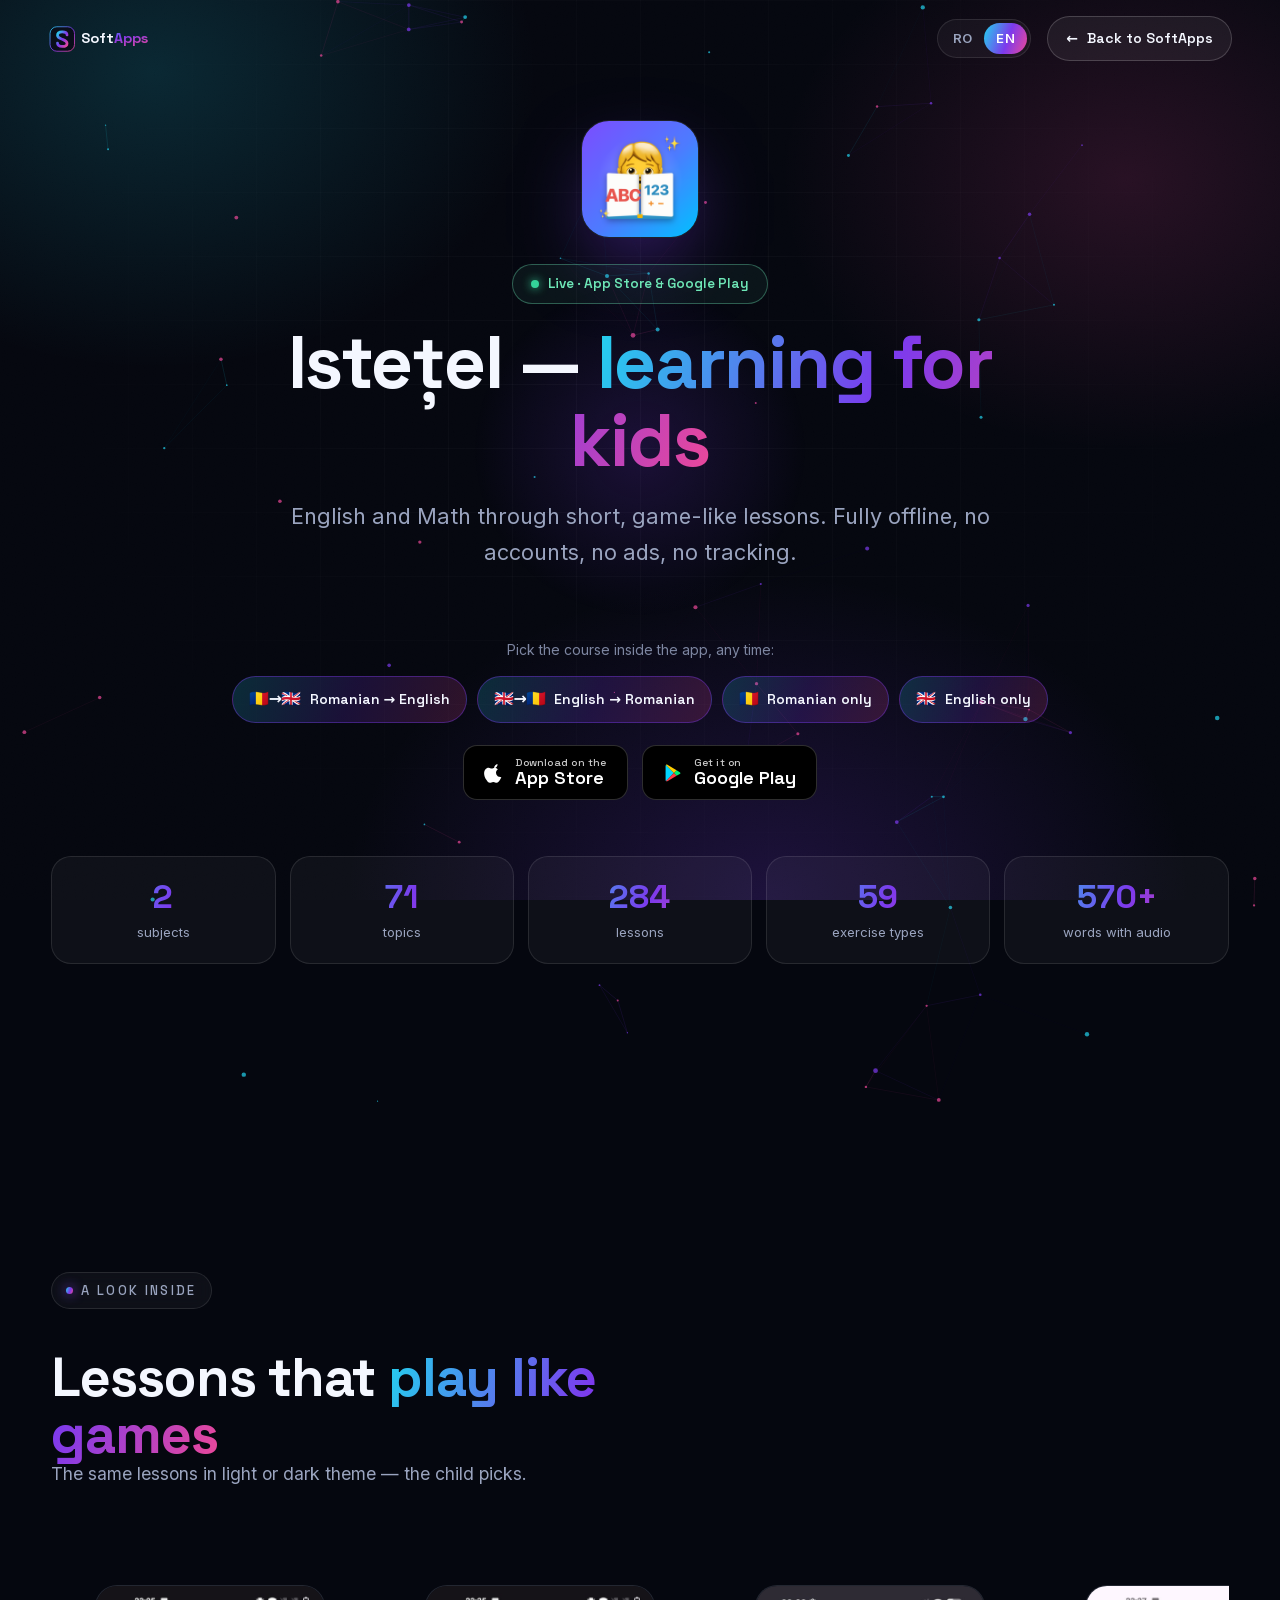
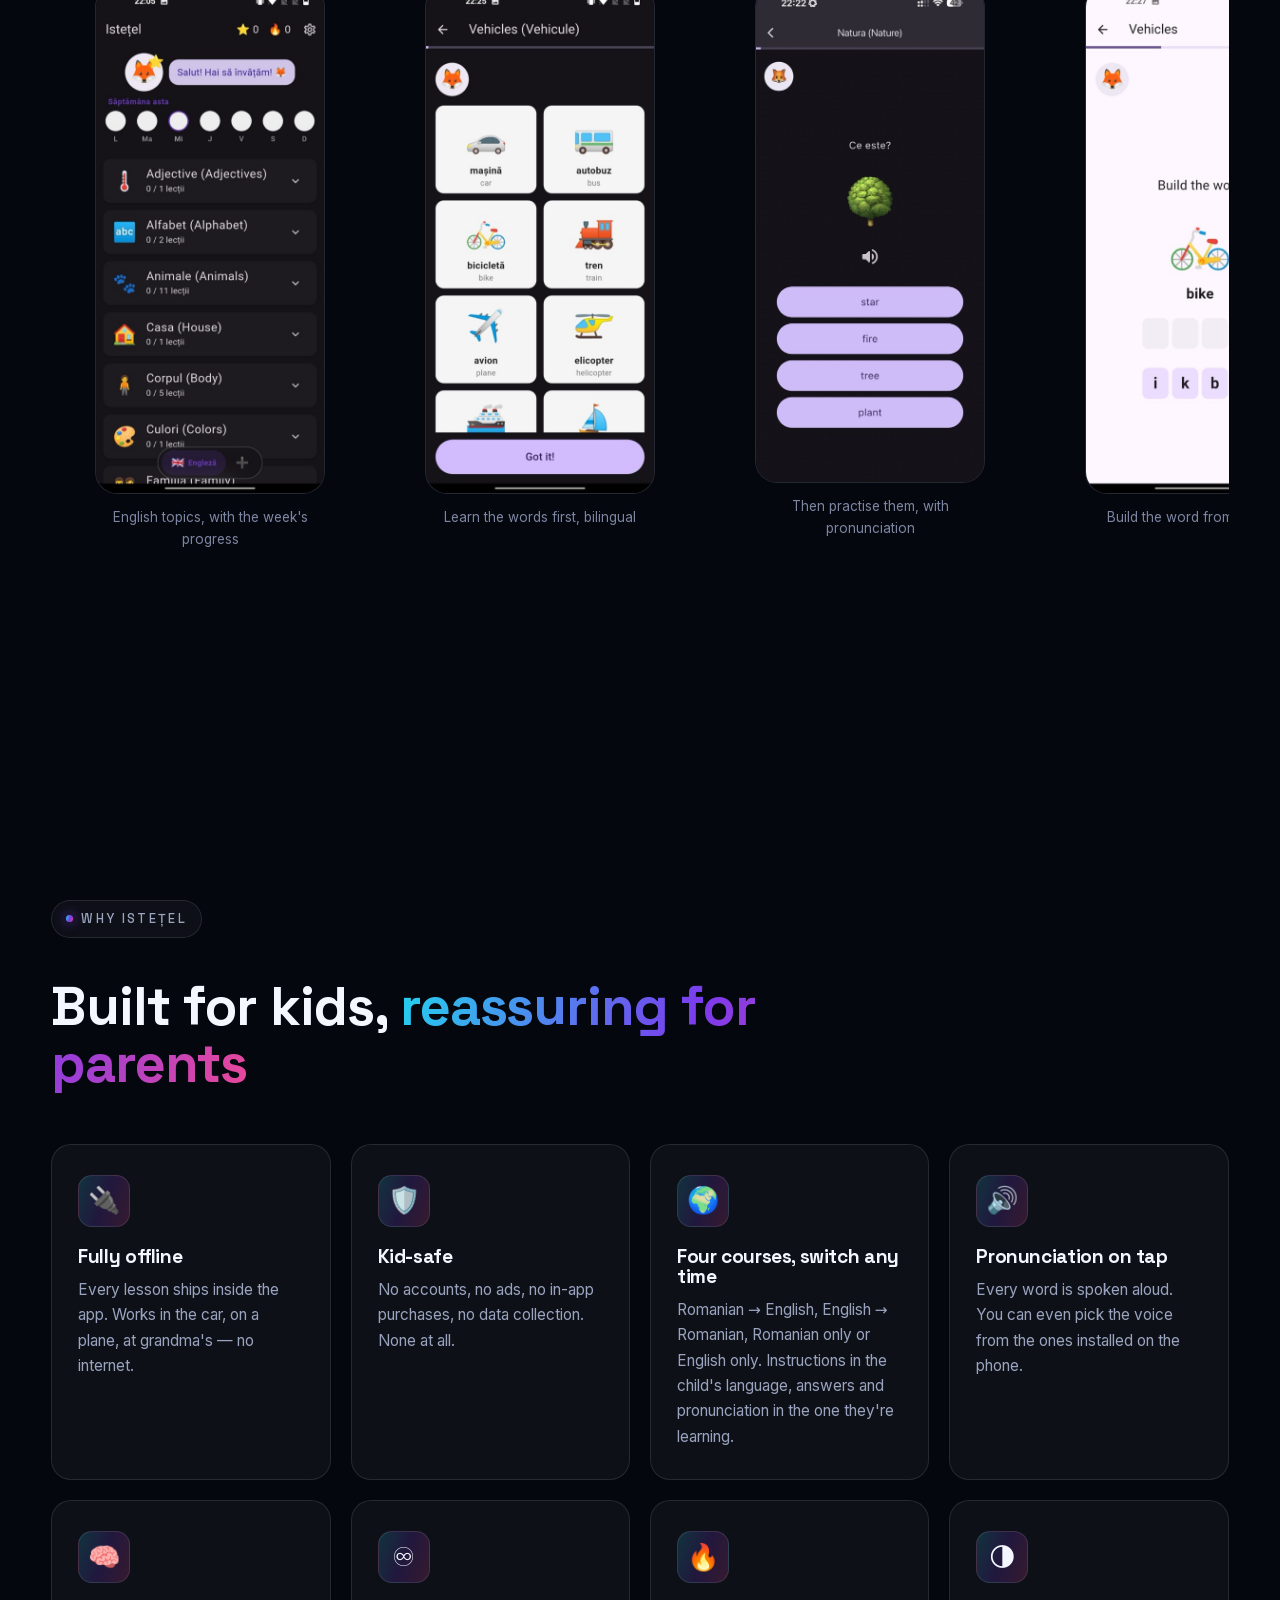
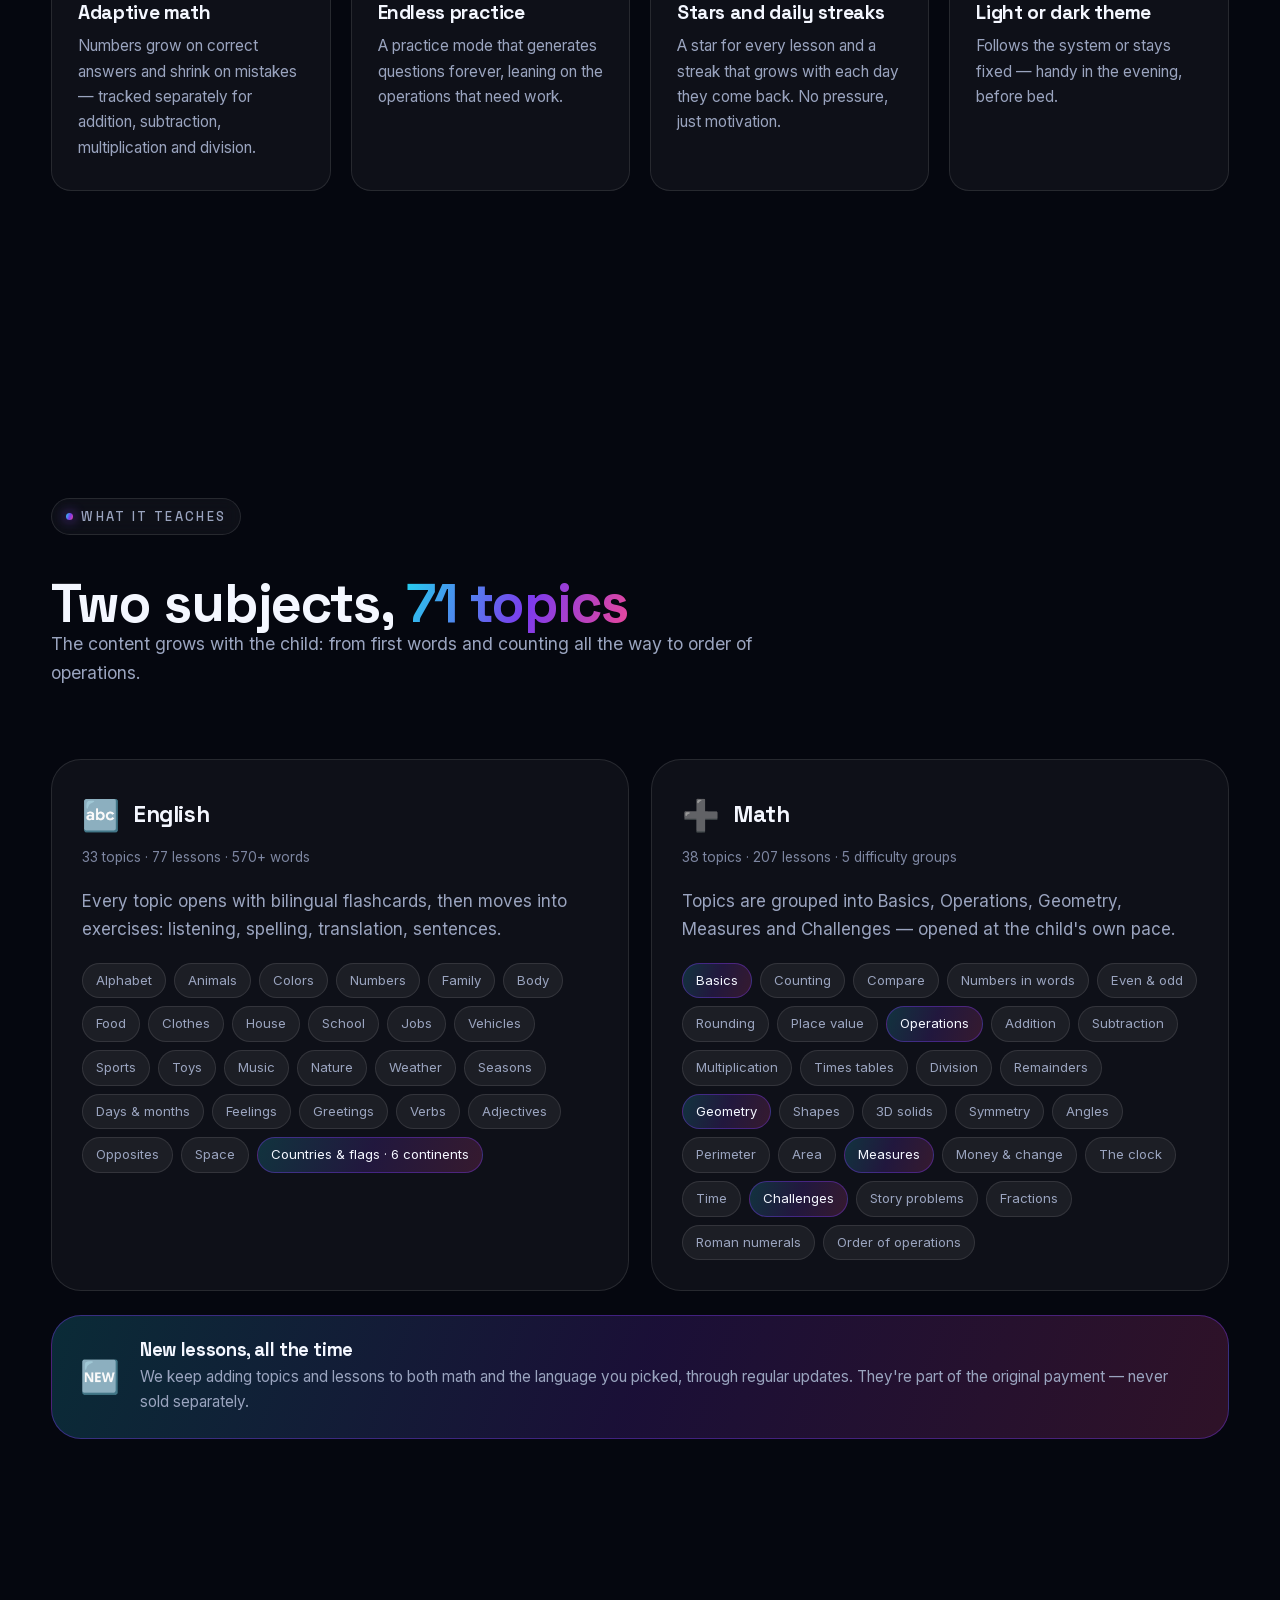
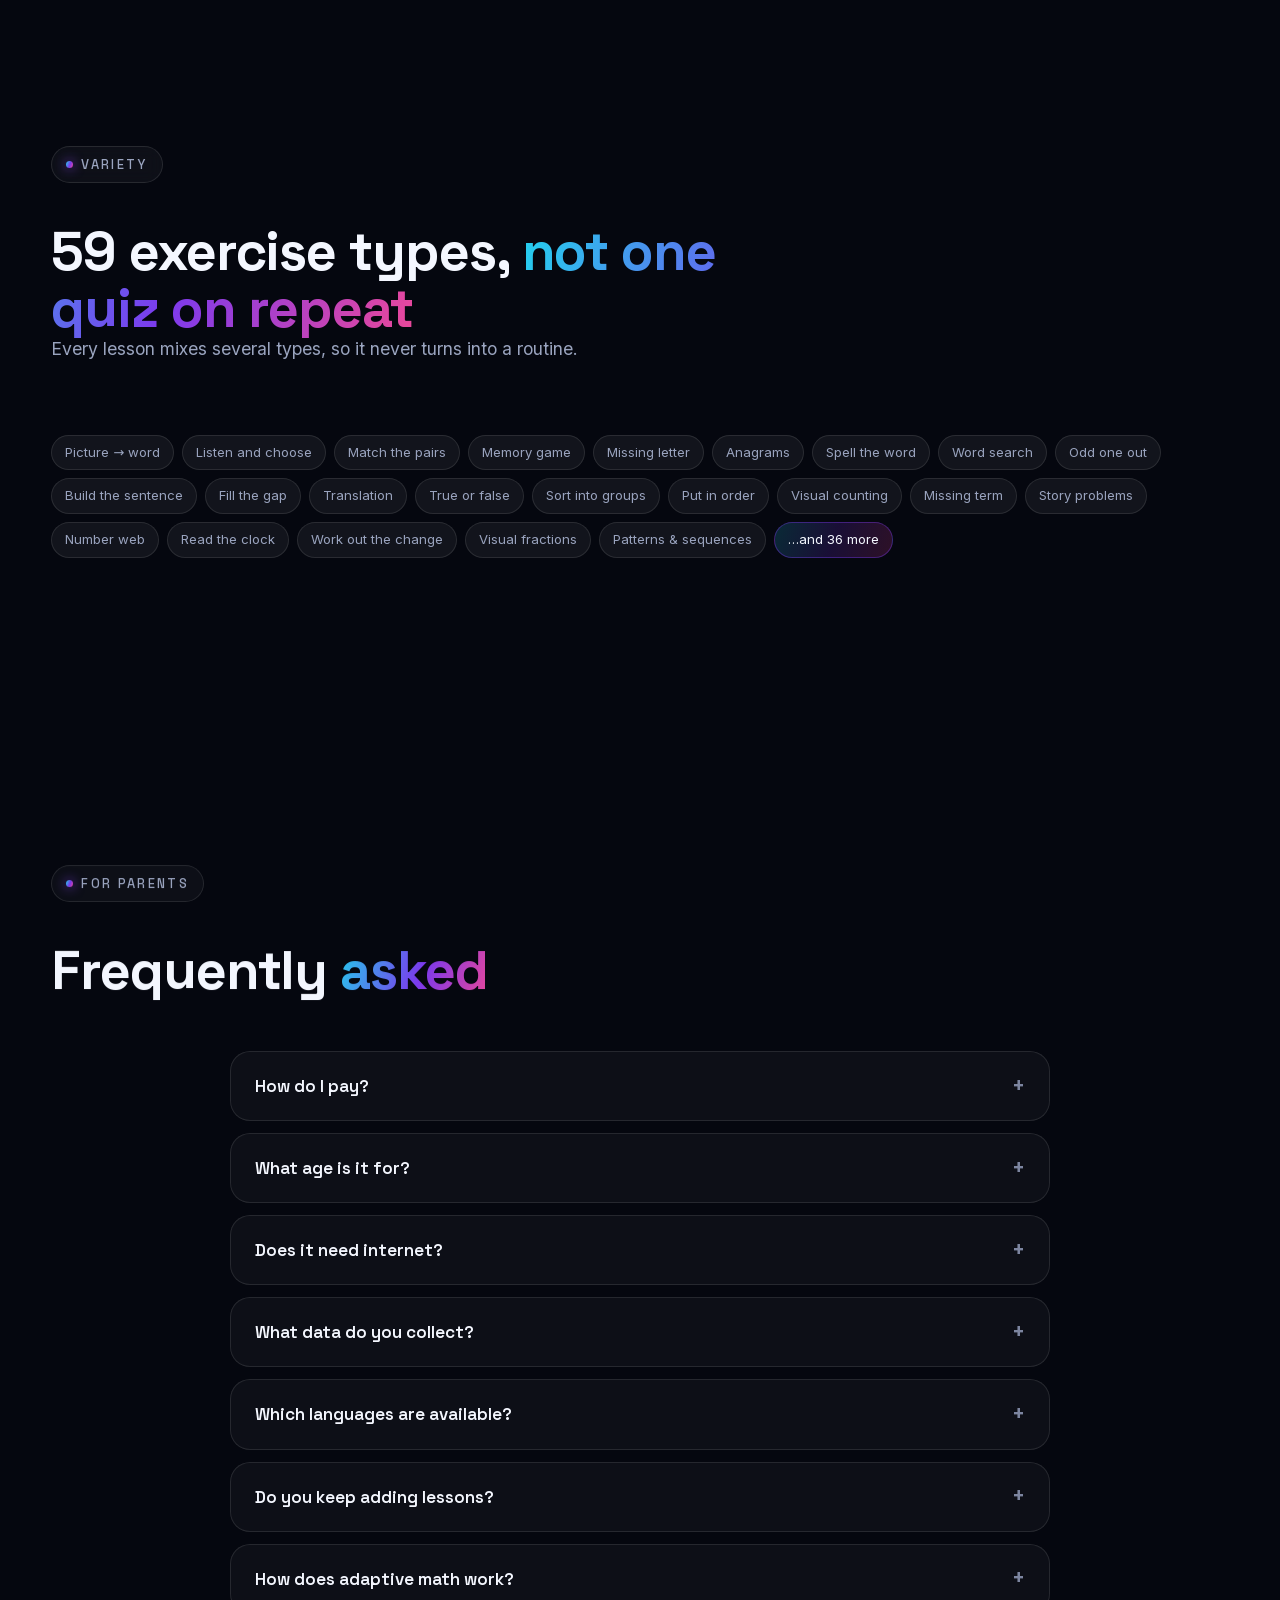
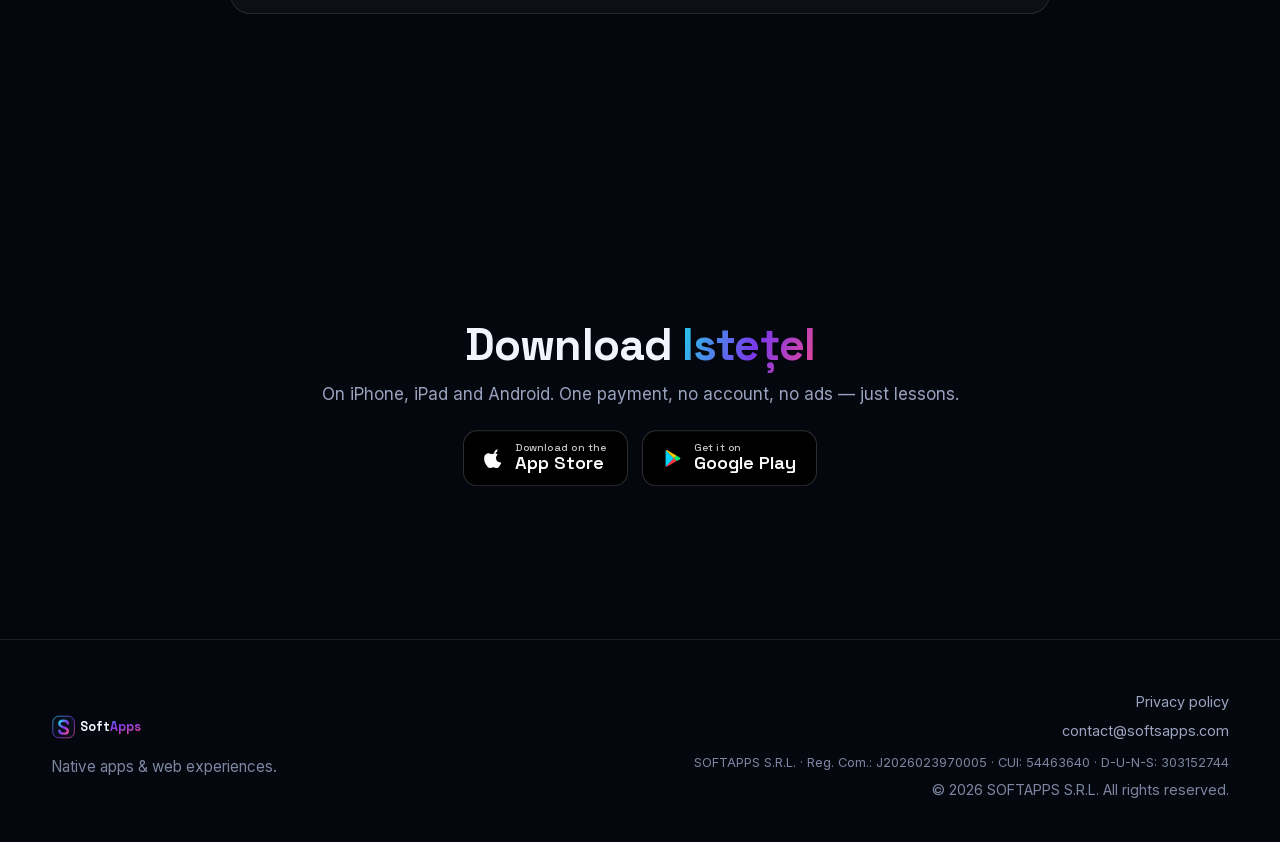
==== commit 9136134f: "Fix copy: about title, mobile service claim, age FAQ question Co-Authored-By: Claude Opus 5.5 <norep" ====
--- a/istetel/index.html
+++ b/istetel/index.html
@@ -88,7 +88,7 @@
       },
       {
         "@type": "Question",
-        "name": "Ce vârstă are copilul potrivit?",
+        "name": "Pentru ce vârstă e potrivită aplicația?",
         "acceptedAnswer": {
           "@type": "Answer",
           "text": "Aproximativ 4–11 ani. Primele teme merg pentru preșcolari care recunosc imagini, iar temele de la final (fracții, ordinea operațiilor, numere romane) acoperă clasele primare."
@@ -973,7 +973,7 @@
             și Google Play.</p>
         </details>
         <details>
-          <summary data-i18n="ist_q2">Ce vârstă are copilul potrivit?</summary>
+          <summary data-i18n="ist_q2">Pentru ce vârstă e potrivită aplicația?</summary>
           <p data-i18n="ist_a2">Aproximativ 4–11 ani. Primele teme merg pentru preșcolari care recunosc imagini, iar
             temele de la final (fracții, ordinea operațiilor, numere romane) acoperă clasele primare.</p>
         </details>
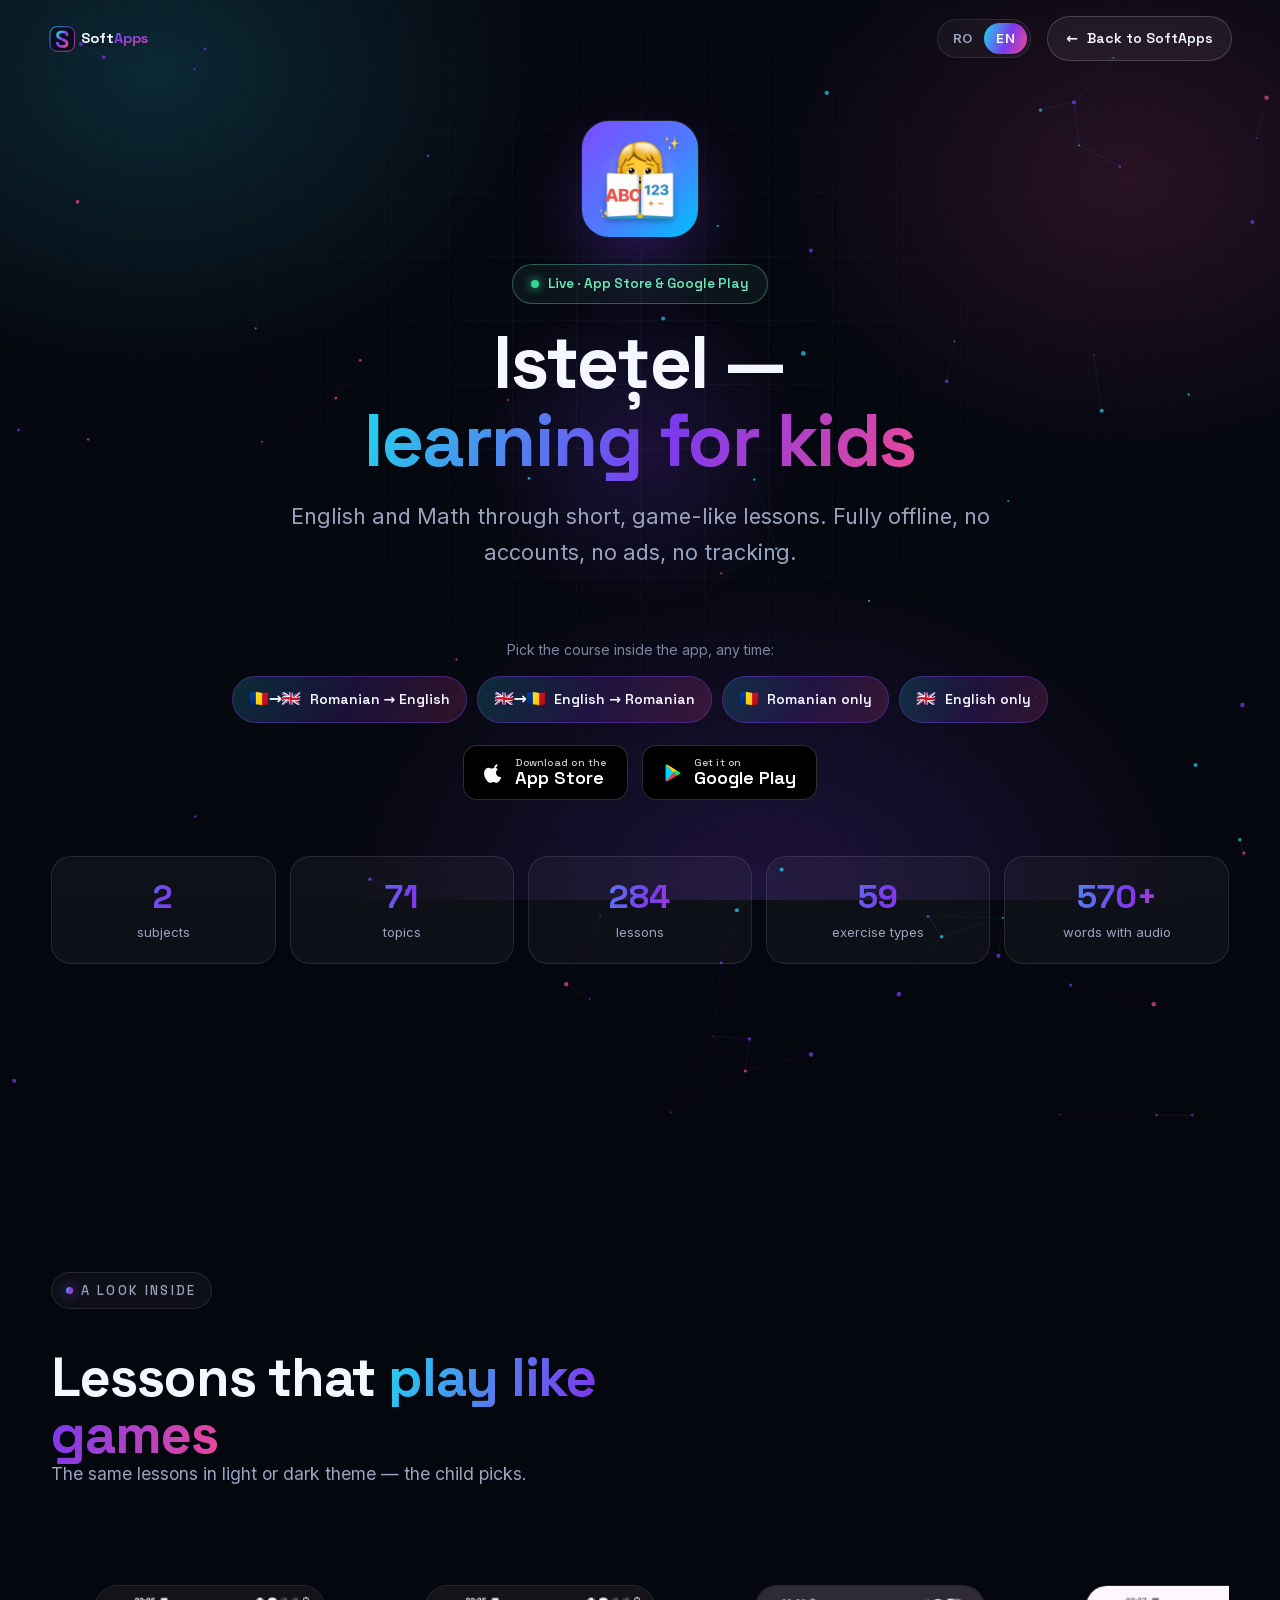
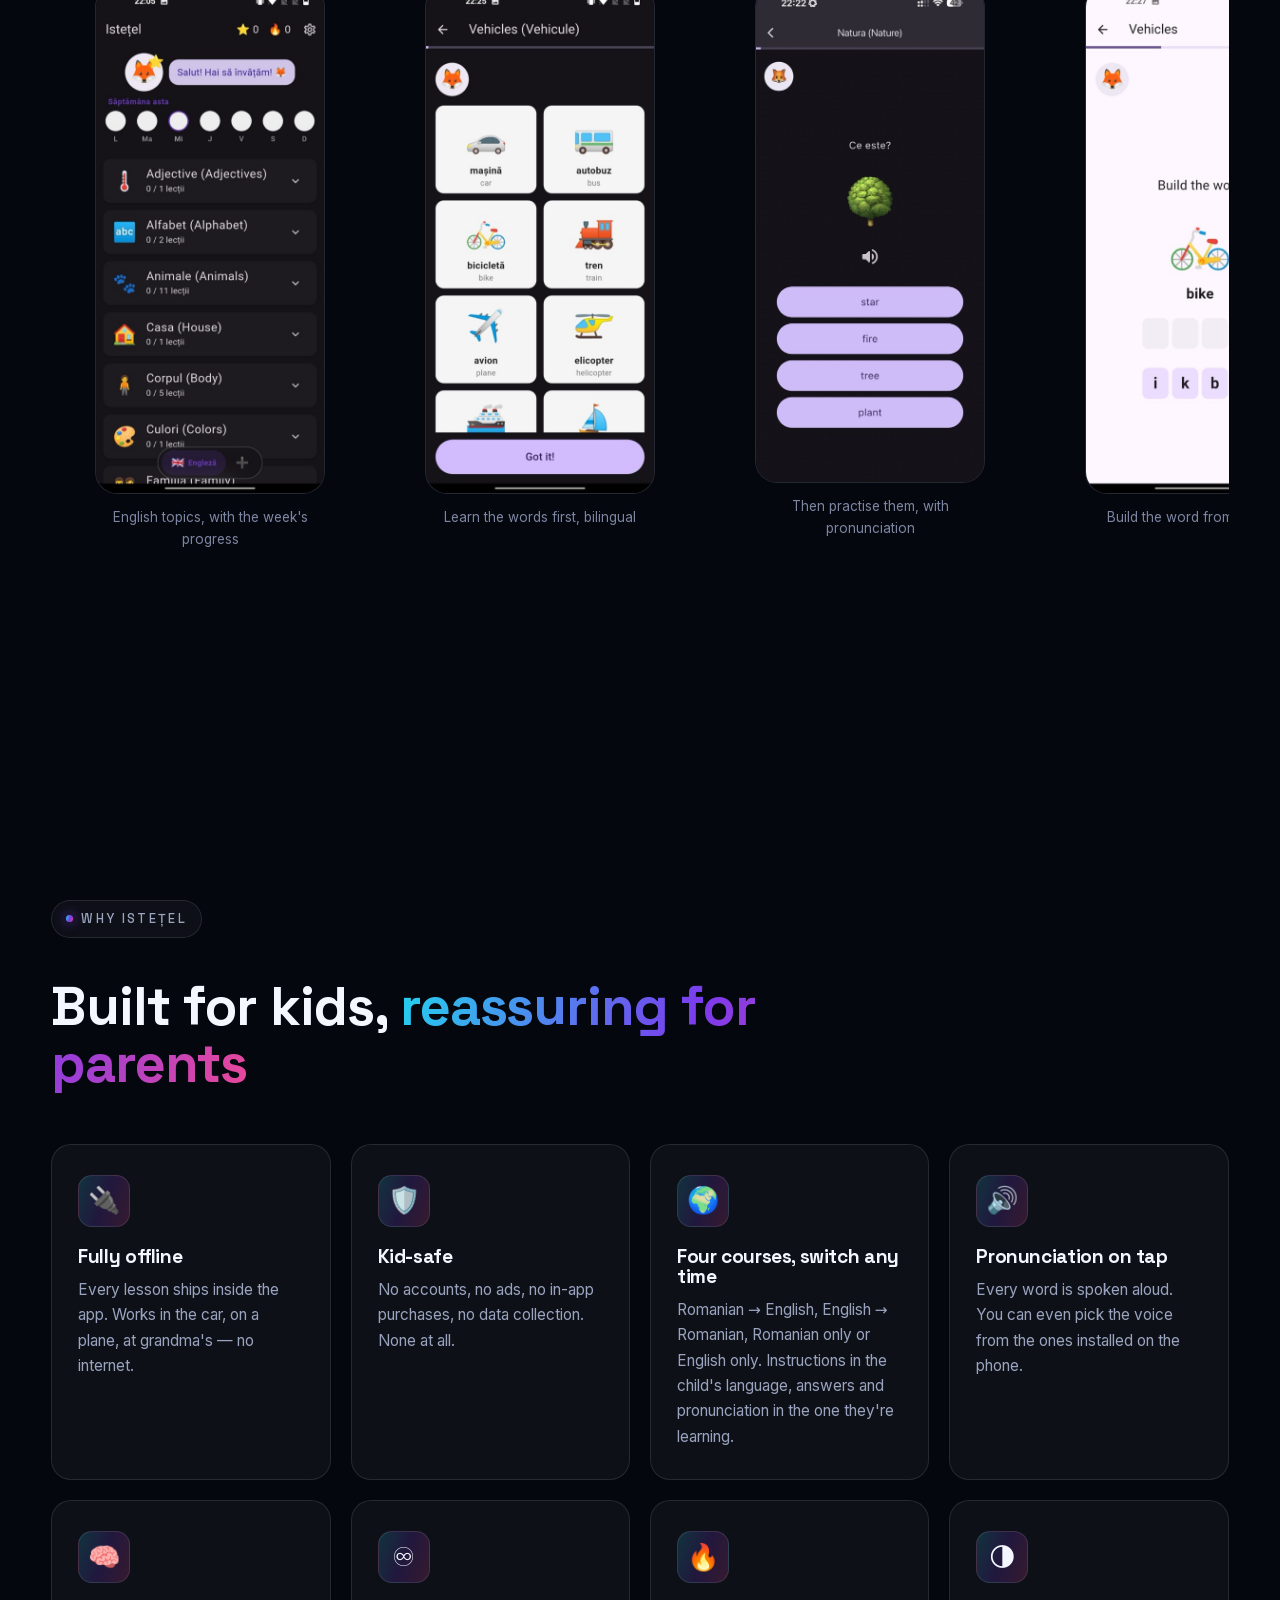
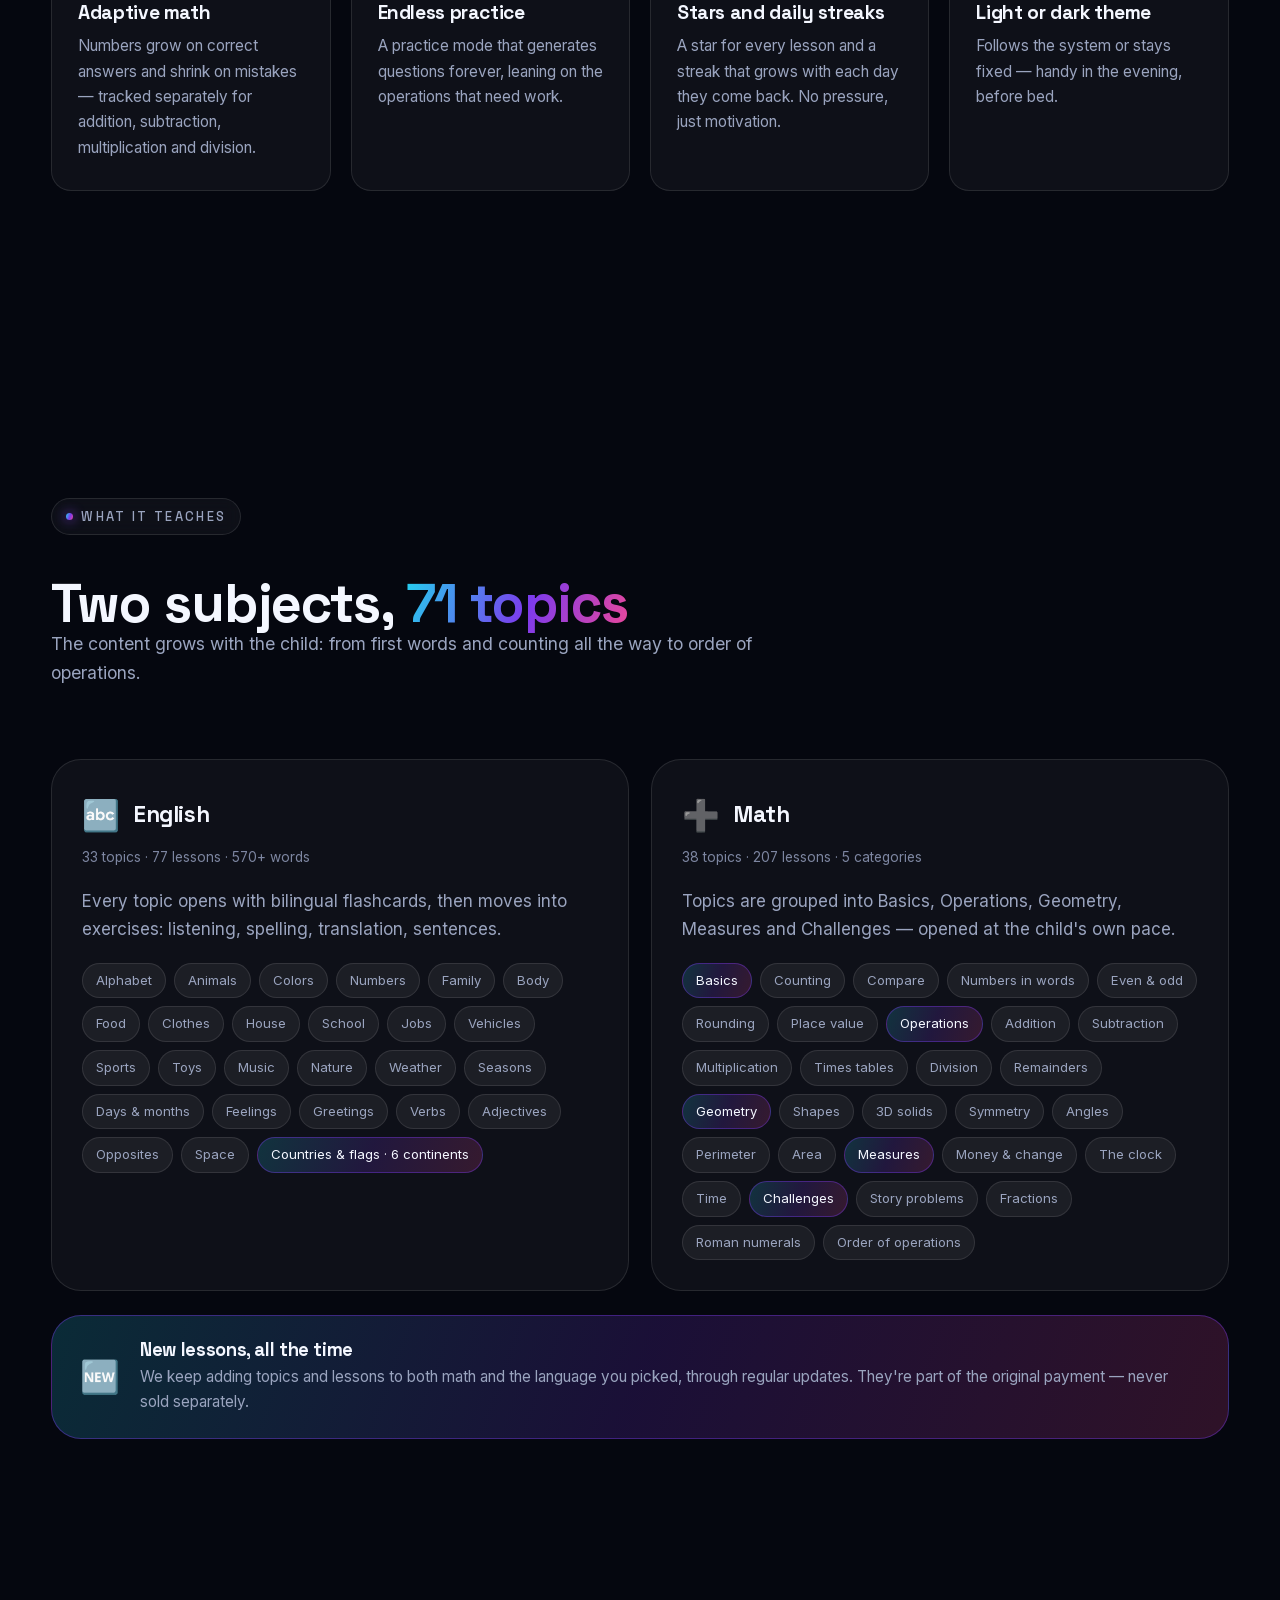
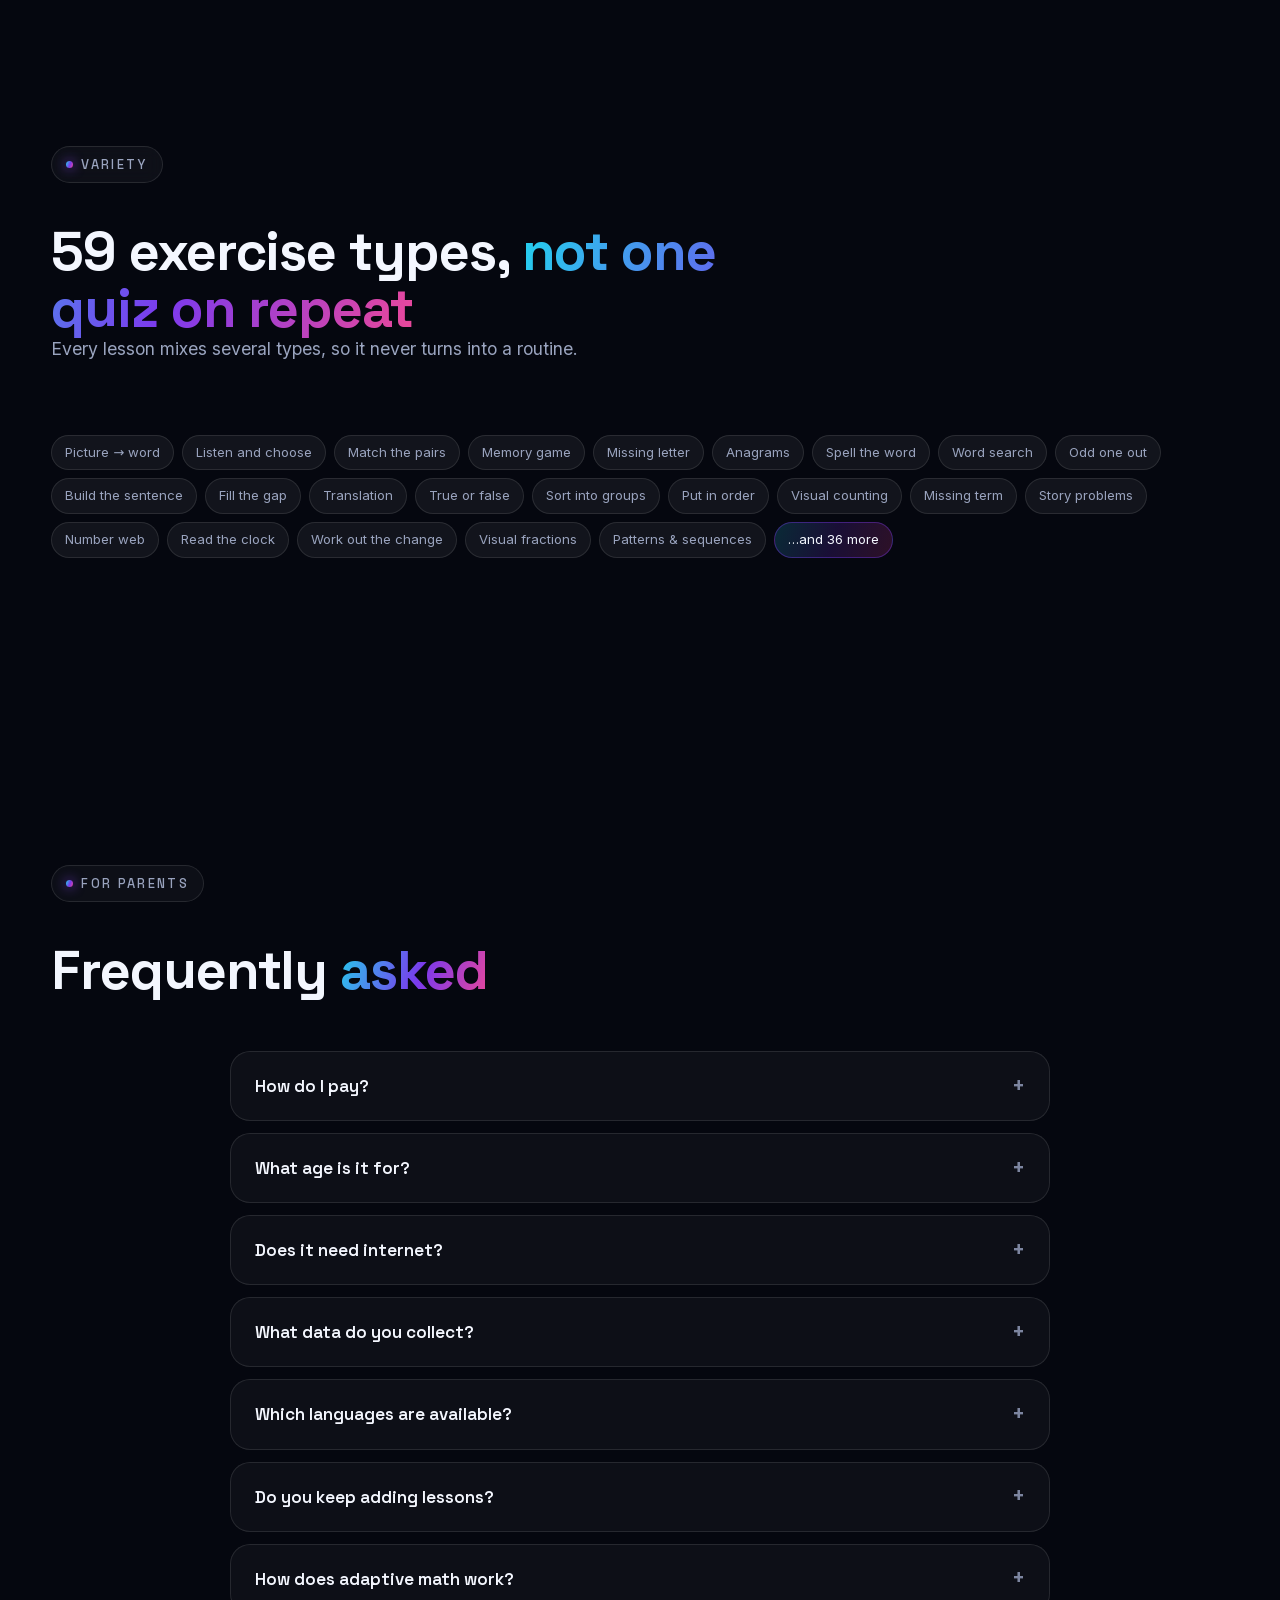
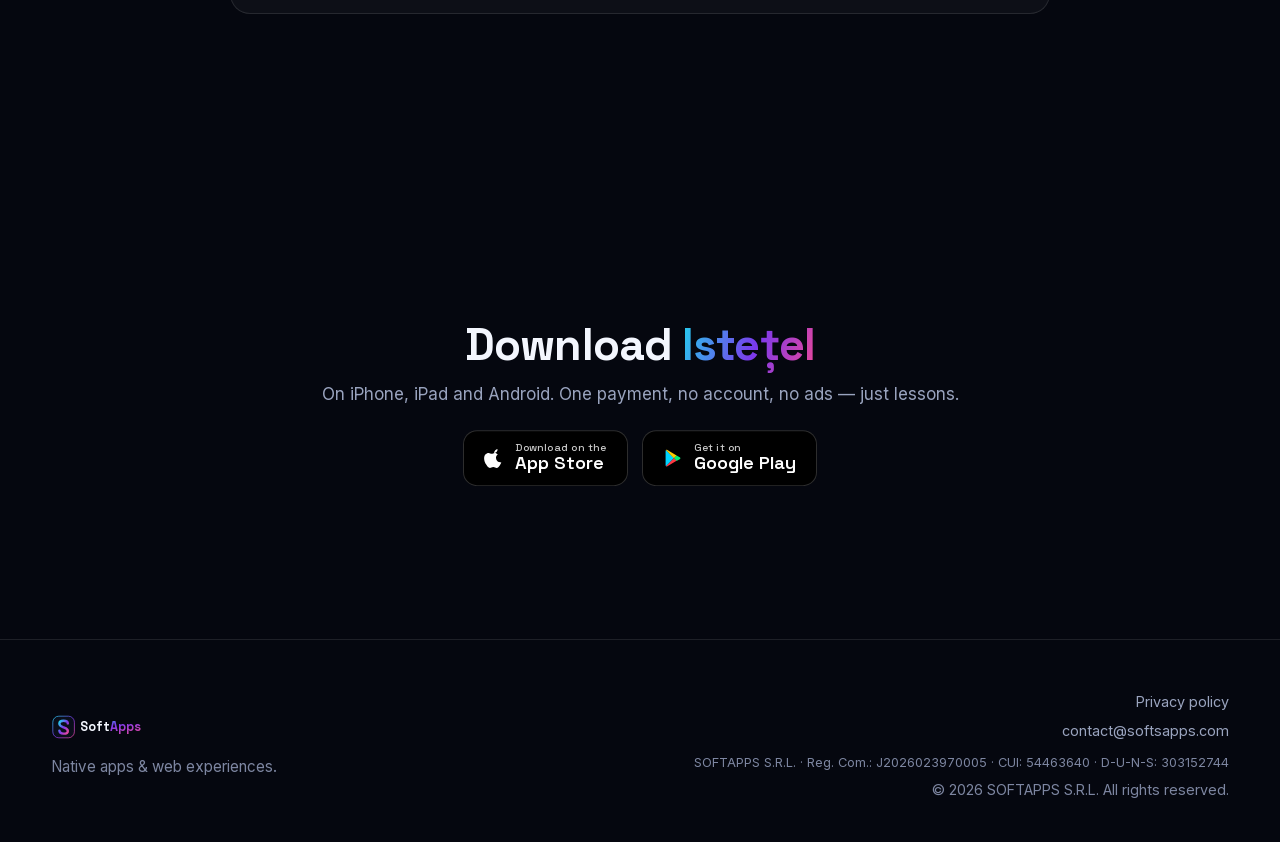
==== commit 5d7760b0: "Rewrite Romanian copy and add Romanian privacy policy Fix literal translations, rename topics to cha" ====
--- a/istetel/index.html
+++ b/istetel/index.html
@@ -4,18 +4,18 @@
 <head>
   <meta charset="UTF-8">
   <meta name="viewport" content="width=device-width, initial-scale=1.0">
-  <title data-i18n="ist_meta_title">Istețel — Engleză & Matematică pentru copii | SoftApps</title>
+  <title data-i18n="ist_meta_title">Istețel — engleză și matematică pentru copii | SoftApps</title>
   <meta name="description" data-i18n-content="ist_meta_desc"
-    content="Istețel — aplicație educativă offline pentru copii. Engleză și matematică prin 284 de lecții scurte și 59 de tipuri de exerciții, cu lecții noi adăugate constant. Patru cursuri: română → engleză, engleză → română, doar română, doar engleză. Fără conturi, fără reclame, fără urmărire.">
+    content="Istețel: engleză și matematică pentru copii, în 284 de lecții scurte și 59 de tipuri de exerciții. Merge offline, fără conturi și fără reclame.">
   <meta name="theme-color" content="#05070f">
 
   <meta property="og:type" content="website">
   <meta property="og:site_name" content="SoftApps">
   <meta property="og:locale" content="ro_RO">
   <meta property="og:locale:alternate" content="en_GB">
-  <meta property="og:title" content="Istețel — Engleză & Matematică pentru copii">
+  <meta property="og:title" content="Istețel — engleză și matematică pentru copii">
   <meta property="og:description"
-    content="Aplicație educativă offline pentru copii: 71 de teme, 284 de lecții, 59 de tipuri de exerciții. Fără conturi, fără reclame.">
+    content="Aplicație educativă offline pentru copii: 71 de capitole, 284 de lecții, 59 de tipuri de exerciții. Fără conturi, fără reclame.">
   <meta property="og:url" content="https://softsapps.com/istetel/">
   <meta property="og:image" content="https://softsapps.com/assets/istetel/og-image.png">
   <meta property="og:image:width" content="1200">
@@ -83,7 +83,7 @@
         "name": "Cum se plătește?",
         "acceptedAnswer": {
           "@type": "Answer",
-          "text": "O singură plată, la descărcare. Fără abonament, fără reclame și fără cumpărături în aplicație — tot conținutul e acolo de la instalare, pentru totdeauna. Prețul în moneda ta apare în App Store și Google Play."
+          "text": "O singură plată, la descărcare. Fără abonament, fără reclame și fără cumpărături în aplicație — tot conținutul e inclus. Prețul în moneda ta apare în App Store și Google Play."
         }
       },
       {
@@ -91,7 +91,7 @@
         "name": "Pentru ce vârstă e potrivită aplicația?",
         "acceptedAnswer": {
           "@type": "Answer",
-          "text": "Aproximativ 4–11 ani. Primele teme merg pentru preșcolari care recunosc imagini, iar temele de la final (fracții, ordinea operațiilor, numere romane) acoperă clasele primare."
+          "text": "Aproximativ 4–11 ani. Primele capitole sunt potrivite pentru preșcolari care recunosc imagini, iar capitolele de la final (fracții, ordinea operațiilor, numere romane) acoperă clasele primare."
         }
       },
       {
@@ -107,7 +107,7 @@
         "name": "Ce date colectați?",
         "acceptedAnswer": {
           "@type": "Answer",
-          "text": "Niciuna. Nu există conturi, nu există server, nu există analytics. Progresul rămâne pe telefon și dispare dacă dezinstalezi aplicația."
+          "text": "Niciuna. Nu există conturi, nu există server, nu există statistici de utilizare. Progresul rămâne pe telefon sau tabletă și dispare dacă dezinstalezi aplicația."
         }
       },
       {
@@ -115,7 +115,7 @@
         "name": "Ce limbi sunt disponibile?",
         "acceptedAnswer": {
           "@type": "Answer",
-          "text": "Patru cursuri, schimbate oricând din Setări: română → engleză, engleză → română, doar română și doar engleză. Instrucțiunile apar în prima limbă, răspunsurile și pronunția în a doua."
+          "text": "Patru cursuri, le schimbi oricând din Setări: română → engleză, engleză → română, doar română și doar engleză. Instrucțiunile apar în prima limbă, răspunsurile și pronunția în a doua."
         }
       },
       {
@@ -123,7 +123,7 @@
         "name": "Se mai adaugă lecții?",
         "acceptedAnswer": {
           "@type": "Answer",
-          "text": "Da. Adăugăm constant teme și lecții noi, atât la matematică, cât și la limba aleasă, prin actualizările din App Store și Google Play. Sunt incluse în plata inițială."
+          "text": "Da. Adăugăm periodic capitole și lecții noi, atât la matematică, cât și la limba aleasă, prin actualizările din App Store și Google Play. Sunt incluse în plata inițială."
         }
       },
       {
@@ -131,7 +131,7 @@
         "name": "Cum funcționează matematica adaptivă?",
         "acceptedAnswer": {
           "@type": "Answer",
-          "text": "Aplicația reține separat cât de bine merge fiecare operație. Când copilul răspunde corect, numerele cresc; la greșeli, coboară. Antrenamentul mixt alege mai des operațiile la care are nevoie de exercițiu."
+          "text": "Aplicația urmărește separat cum se descurcă copilul la fiecare operație. Când răspunde corect, numerele cresc; la greșeli, scad. Antrenamentul mixt alege mai des operațiile la care are nevoie de exercițiu."
         }
       }
     ]
@@ -176,6 +176,7 @@
       font-size: clamp(2.3rem, 6.4vw, 4.6rem);
       max-width: 16ch;
       margin: 20px 0;
+      text-wrap: balance;
     }
 
     .ist-hero .hero-sub {
@@ -628,7 +629,7 @@
       </svg>
     </a>
     <div class="header-right">
-      <div class="lang-switch" role="group" aria-label="Language">
+      <div class="lang-switch" role="group" data-i18n-aria="lang_aria" aria-label="Limbă">
         <button data-lang="ro" type="button">RO</button>
         <button data-lang="en" type="button">EN</button>
       </div>
@@ -644,18 +645,16 @@
     <canvas id="hero-canvas" aria-hidden="true"></canvas>
     <div class="wrap hero-inner">
       <img class="ist-icon" src="/assets/portfolio/istetel-icon.png" alt="Istețel" width="256" height="256">
-      <span class="badge-live-pill" data-i18n="ist_badge">Live · App Store &amp; Google Play</span>
-      <h1 data-i18n-html="ist_title_html">Istețel — <span class="grad">învățare pentru copii</span></h1>
+      <span class="badge-live-pill" data-i18n="ist_badge">Disponibilă în App Store și Google Play</span>
+      <h1 data-i18n-html="ist_title_html">Istețel — <span class="grad">engleză și matematică pentru copii</span></h1>
       <p class="hero-sub" data-i18n="ist_sub">Engleză și matematică prin lecții scurte, ca un joc. Complet offline, fără
         conturi, fără reclame, fără urmărire.</p>
 
       <div class="courses">
         <p class="courses-label" data-i18n="ist_courses_label">Alegi cursul din aplicație, oricând:</p>
         <div class="courses-row">
-          <span class="course"><span class="course-flags">🇷🇴→🇬🇧</span><span data-i18n="ist_c1">Română →
-              Engleză</span></span>
-          <span class="course"><span class="course-flags">🇬🇧→🇷🇴</span><span data-i18n="ist_c2">Engleză →
-              Română</span></span>
+          <span class="course"><span class="course-flags">🇷🇴→🇬🇧</span><span data-i18n="ist_c1">Română → engleză</span></span>
+          <span class="course"><span class="course-flags">🇬🇧→🇷🇴</span><span data-i18n="ist_c2">Engleză → română</span></span>
           <span class="course"><span class="course-flags">🇷🇴</span><span data-i18n="ist_c3">Doar română</span></span>
           <span class="course"><span class="course-flags">🇬🇧</span><span data-i18n="ist_c4">Doar engleză</span></span>
         </div>
@@ -663,22 +662,22 @@
 
       <div class="ist-actions">
         <a class="store-badge" href="https://apps.apple.com/ro/app/iste%C8%9Bel-english-math/id6785068602"
-          target="_blank" rel="noopener" aria-label="Download on the App Store (opens in new tab)">
+          target="_blank" rel="noopener" data-i18n-aria="ist_store_apple_aria" aria-label="Descarcă din App Store (se deschide într-o filă nouă)">
           <svg width="20" height="20" viewBox="0 0 24 24" fill="currentColor" aria-hidden="true">
             <path
               d="M16.365 1.43c0 1.14-.417 2.2-1.11 3.02-.75.88-1.98 1.56-3.06 1.47-.13-1.1.42-2.28 1.12-3.05.77-.86 2.1-1.5 3.05-1.44zM20.79 17.2c-.55 1.27-.81 1.84-1.52 2.96-.99 1.57-2.39 3.52-4.12 3.53-1.54.02-1.93-.99-4.02-.98-2.08.01-2.52.99-4.06.97-1.73-.02-3.05-1.78-4.04-3.35C-.38 16.02-.65 10.6 1.6 7.75c.98-1.24 2.5-2.03 3.98-2.03 1.5 0 2.44 1 3.68 1 1.2 0 1.93-1 3.67-1 1.31 0 2.7.71 3.69 1.94-3.24 1.78-2.71 6.4.17 8.54z" />
           </svg>
-          <span><small>Download on the</small> App Store</span>
+          <span><small data-i18n="ist_store_apple_small">Descarcă din</small> App Store</span>
         </a>
         <a class="store-badge" href="https://play.google.com/store/apps/details?id=com.softappsSRL.istetel"
-          target="_blank" rel="noopener" aria-label="Get it on Google Play (opens in new tab)">
+          target="_blank" rel="noopener" data-i18n-aria="ist_store_google_aria" aria-label="Descarcă de pe Google Play (se deschide într-o filă nouă)">
           <svg width="20" height="20" viewBox="0 0 24 24" aria-hidden="true">
             <path fill="#00d4ff" d="M3.6 2.3c-.3.3-.5.8-.5 1.4v16.6c0 .6.2 1.1.5 1.4l.1.1L13 12.1v-.2L3.7 2.2z" />
             <path fill="#00f076" d="M16.2 15.3 13 12.1v-.2l3.2-3.2.1.1 3.8 2.2c1.1.6 1.1 1.7 0 2.3z" />
             <path fill="#ff3a44" d="M16.3 15.2 13 12 3.6 21.7c.4.4 1 .4 1.7.1z" />
             <path fill="#ffce00" d="M16.3 8.8 5.3 2.2c-.7-.4-1.3-.3-1.7.1L13 12z" />
           </svg>
-          <span><small>Get it on</small> Google Play</span>
+          <span><small data-i18n="ist_store_google_small">Descarcă de pe</small> Google Play</span>
         </a>
       </div>
 
@@ -689,7 +688,7 @@
         </div>
         <div class="ist-stat">
           <div class="n">71</div>
-          <div class="l" data-i18n="ist_s2">teme</div>
+          <div class="l" data-i18n="ist_s2">capitole</div>
         </div>
         <div class="ist-stat">
           <div class="n">284</div>
@@ -701,7 +700,7 @@
         </div>
         <div class="ist-stat">
           <div class="n">570+</div>
-          <div class="l" data-i18n="ist_s5">cuvinte cu audio</div>
+          <div class="l" data-i18n="ist_s5">cuvinte cu pronunție</div>
         </div>
       </div>
     </div>
@@ -712,14 +711,14 @@
     <div class="wrap">
       <div class="section-head reveal">
         <span class="eyebrow" data-i18n="ist_shots_eyebrow">Cum arată</span>
-        <h2 data-i18n-html="ist_shots_title_html">Lecții care <span class="grad">se joacă</span></h2>
-        <p data-i18n="ist_shots_sub">Aceleași lecții, în temă luminoasă sau întunecată — copilul alege.</p>
+        <h2 data-i18n-html="ist_shots_title_html">Lecții care <span class="grad">par joacă</span></h2>
+        <p data-i18n="ist_shots_sub">Aceleași lecții, cu temă luminoasă sau întunecată — copilul alege.</p>
       </div>
       <div class="shots reveal" tabindex="0" role="region" data-i18n-aria="ist_shots_aria" aria-label="Capturi de ecran Istețel">
         <figure class="shot">
-          <img src="/assets/istetel/shot-home-en.jpg" alt="Ecranul principal cu temele de engleză" loading="lazy"
+          <img src="/assets/istetel/shot-home-en.jpg" alt="Ecranul principal cu capitolele de engleză" loading="lazy"
             width="480" height="1066">
-          <figcaption data-i18n="ist_shot1">Teme de engleză, cu progresul pe zile</figcaption>
+          <figcaption data-i18n="ist_shot1">Capitole de engleză, cu progresul săptămânii</figcaption>
         </figure>
         <figure class="shot">
           <img src="/assets/istetel/shot-teach.jpg" alt="Cartonașe cu vehicule în română și engleză" loading="lazy"
@@ -753,7 +752,7 @@
         </figure>
         <figure class="shot">
           <img src="/assets/istetel/shot-math-topics.jpg"
-            alt="Temele de matematică: fracții, numere romane, ordinea operațiilor" loading="lazy" width="480"
+            alt="Capitolele de matematică: fracții, numere romane, ordinea operațiilor" loading="lazy" width="480"
             height="1043">
           <figcaption data-i18n="ist_shot8">De la numărat la ordinea operațiilor</figcaption>
         </figure>
@@ -766,8 +765,7 @@
     <div class="wrap">
       <div class="section-head reveal">
         <span class="eyebrow" data-i18n="ist_feats_eyebrow">De ce Istețel</span>
-        <h2 data-i18n-html="ist_feats_title_html">Făcut pentru copii, <span class="grad">liniștitor pentru
-            părinți</span></h2>
+        <h2 data-i18n-html="ist_feats_title_html">Copiii învață, <span class="grad">părinții stau liniștiți</span></h2>
       </div>
       <div class="ist-feats">
         <div class="svc reveal">
@@ -784,38 +782,34 @@
         </div>
         <div class="svc reveal">
           <div class="svc-ico">🌍</div>
-          <h3 data-i18n="ist_f3_title">Patru cursuri, schimbate oricând</h3>
+          <h3 data-i18n="ist_f3_title">Patru cursuri, le schimbi oricând</h3>
           <p data-i18n="ist_f3_desc">Română → engleză, engleză → română, doar română sau doar engleză. Instrucțiunile
             în limba copilului, răspunsurile și pronunția în limba învățată.</p>
         </div>
         <div class="svc reveal">
           <div class="svc-ico">🔊</div>
-          <h3 data-i18n="ist_f4_title">Pronunție la atingere</h3>
-          <p data-i18n="ist_f4_desc">Fiecare cuvânt se aude. Poți alege chiar și vocea, din cele instalate pe telefon.
-          </p>
+          <h3 data-i18n="ist_f4_title">Atinge și ascultă</h3>
+          <p data-i18n="ist_f4_desc">Fiecare cuvânt se aude. Poți alege chiar și vocea, din cele instalate pe telefon sau tabletă.</p>
         </div>
         <div class="svc reveal">
           <div class="svc-ico">🧠</div>
           <h3 data-i18n="ist_f5_title">Matematică adaptivă</h3>
-          <p data-i18n="ist_f5_desc">Numerele cresc când copilul răspunde corect și coboară când greșește — separat
-            pentru adunare, scădere, înmulțire și împărțire.</p>
+          <p data-i18n="ist_f5_desc">Numerele cresc când copilul răspunde corect și scad când greșește — separat pentru adunare, scădere, înmulțire și împărțire.</p>
         </div>
         <div class="svc reveal">
           <div class="svc-ico">♾️</div>
-          <h3 data-i18n="ist_f6_title">Antrenament fără sfârșit</h3>
-          <p data-i18n="ist_f6_desc">Un mod de exerciții care generează întrebări la nesfârșit, cu accent pe operațiile
-            mai slabe.</p>
+          <h3 data-i18n="ist_f6_title">Antrenament fără limită</h3>
+          <p data-i18n="ist_f6_desc">Exerciții generate la nesfârșit, mai ales la operațiile care îi ies mai greu.</p>
         </div>
         <div class="svc reveal">
           <div class="svc-ico">🔥</div>
-          <h3 data-i18n="ist_f7_title">Stele și serii zilnice</h3>
-          <p data-i18n="ist_f7_desc">Stele pentru fiecare lecție și o serie care crește dacă revine în fiecare zi. Fără
-            presiune, doar motivație.</p>
+          <h3 data-i18n="ist_f7_title">Stele și zile la rând</h3>
+          <p data-i18n="ist_f7_desc">Stele pentru fiecare lecție și o serie care crește dacă copilul revine în fiecare zi. Fără presiune, doar motivație.</p>
         </div>
         <div class="svc reveal">
           <div class="svc-ico">🌗</div>
           <h3 data-i18n="ist_f8_title">Temă luminoasă sau întunecată</h3>
-          <p data-i18n="ist_f8_desc">Urmează sistemul sau se fixează manual — util seara, înainte de culcare.</p>
+          <p data-i18n="ist_f8_desc">Urmează setarea telefonului sau o alegi tu — utilă seara, înainte de culcare.</p>
         </div>
       </div>
     </div>
@@ -826,7 +820,7 @@
     <div class="wrap">
       <div class="section-head reveal">
         <span class="eyebrow" data-i18n="ist_subj_eyebrow">Ce învață</span>
-        <h2 data-i18n-html="ist_subj_title_html">Două materii, <span class="grad">71 de teme</span></h2>
+        <h2 data-i18n-html="ist_subj_title_html">Două materii, <span class="grad">71 de capitole</span></h2>
         <p data-i18n="ist_subj_sub">Conținutul crește odată cu copilul: de la primele cuvinte și numărat, până la
           ordinea operațiilor.</p>
       </div>
@@ -835,9 +829,8 @@
           <div class="subj-head"><span class="ico">🔤</span>
             <h3 data-i18n="ist_subj_en_title">Engleză</h3>
           </div>
-          <p class="subj-meta" data-i18n="ist_subj_en_meta">33 de teme · 77 de lecții · peste 570 de cuvinte</p>
-          <p class="subj-lead" data-i18n="ist_subj_en_lead">Fiecare temă începe cu cartonașe bilingve, apoi trece la
-            exerciții: ascultare, ortografie, traducere, propoziții.</p>
+          <p class="subj-meta" data-i18n="ist_subj_en_meta">33 de capitole · 77 de lecții · peste 570 de cuvinte</p>
+          <p class="subj-lead" data-i18n="ist_subj_en_lead">Fiecare capitol începe cu cartonașe bilingve, apoi trece la exerciții: ascultare, ortografie, traducere, propoziții.</p>
           <div class="chips">
             <span class="chip" data-i18n="ist_t_alphabet">Alfabet</span>
             <span class="chip" data-i18n="ist_t_animals">Animale</span>
@@ -853,7 +846,7 @@
             <span class="chip" data-i18n="ist_t_vehicles">Vehicule</span>
             <span class="chip" data-i18n="ist_t_sports">Sporturi</span>
             <span class="chip" data-i18n="ist_t_toys">Jucării</span>
-            <span class="chip" data-i18n="ist_t_music">Muzică</span>
+            <span class="chip" data-i18n="ist_t_music">Muzica</span>
             <span class="chip" data-i18n="ist_t_nature">Natura</span>
             <span class="chip" data-i18n="ist_t_weather">Vremea</span>
             <span class="chip" data-i18n="ist_t_seasons">Anotimpuri</span>
@@ -862,7 +855,7 @@
             <span class="chip" data-i18n="ist_t_greetings">Salutări</span>
             <span class="chip" data-i18n="ist_t_verbs">Verbe</span>
             <span class="chip" data-i18n="ist_t_adjectives">Adjective</span>
-            <span class="chip" data-i18n="ist_t_opposites">Opuse</span>
+            <span class="chip" data-i18n="ist_t_opposites">Contrarii</span>
             <span class="chip" data-i18n="ist_t_space">Spațiu</span>
             <span class="chip chip-grad" data-i18n="ist_t_world">Țări și steaguri · 6 continente</span>
           </div>
@@ -871,24 +864,23 @@
           <div class="subj-head"><span class="ico">➕</span>
             <h3 data-i18n="ist_subj_ma_title">Matematică</h3>
           </div>
-          <p class="subj-meta" data-i18n="ist_subj_ma_meta">38 de teme · 207 lecții · 5 grupe de dificultate</p>
-          <p class="subj-lead" data-i18n="ist_subj_ma_lead">Temele sunt grupate în Bazele, Operații, Geometrie,
-            Măsurători și Provocări — se deblochează în ritmul copilului.</p>
+          <p class="subj-meta" data-i18n="ist_subj_ma_meta">38 de capitole · 207 lecții · 5 categorii</p>
+          <p class="subj-lead" data-i18n="ist_subj_ma_lead">Capitolele sunt grupate în Bazele, Operații, Geometrie, Măsurători și Provocări — se deblochează în ritmul copilului.</p>
           <div class="chips">
             <span class="chip chip-grad" data-i18n="ist_g_basics">Bazele</span>
-            <span class="chip" data-i18n="ist_t_counting">Numărat</span>
-            <span class="chip" data-i18n="ist_t_compare">Comparare</span>
-            <span class="chip" data-i18n="ist_t_numwords">Numere în cuvinte</span>
-            <span class="chip" data-i18n="ist_t_parity">Par și impar</span>
+            <span class="chip" data-i18n="ist_t_counting">Numărare</span>
+            <span class="chip" data-i18n="ist_t_compare">Compară</span>
+            <span class="chip" data-i18n="ist_t_numwords">Numere în litere</span>
+            <span class="chip" data-i18n="ist_t_parity">Pare și impare</span>
             <span class="chip" data-i18n="ist_t_rounding">Rotunjire</span>
-            <span class="chip" data-i18n="ist_t_place">Ordine și clase</span>
+            <span class="chip" data-i18n="ist_t_place">Zeci și unități</span>
             <span class="chip chip-grad" data-i18n="ist_g_ops">Operații</span>
             <span class="chip" data-i18n="ist_t_add">Adunare</span>
             <span class="chip" data-i18n="ist_t_sub">Scădere</span>
             <span class="chip" data-i18n="ist_t_mul">Înmulțire</span>
             <span class="chip" data-i18n="ist_t_tables">Tabla înmulțirii</span>
             <span class="chip" data-i18n="ist_t_div">Împărțire</span>
-            <span class="chip" data-i18n="ist_t_remainder">Rest</span>
+            <span class="chip" data-i18n="ist_t_remainder">Împărțire cu rest</span>
             <span class="chip chip-grad" data-i18n="ist_g_geo">Geometrie</span>
             <span class="chip" data-i18n="ist_t_shapes">Forme</span>
             <span class="chip" data-i18n="ist_t_solids">Corpuri geometrice</span>
@@ -897,9 +889,9 @@
             <span class="chip" data-i18n="ist_t_perimeter">Perimetru</span>
             <span class="chip" data-i18n="ist_t_area">Aria</span>
             <span class="chip chip-grad" data-i18n="ist_g_measure">Măsurători</span>
-            <span class="chip" data-i18n="ist_t_money">Bani și rest</span>
+            <span class="chip" data-i18n="ist_t_money">Bani</span>
             <span class="chip" data-i18n="ist_t_clock">Ceasul</span>
-            <span class="chip" data-i18n="ist_t_time">Timpul</span>
+            <span class="chip" data-i18n="ist_t_time">Timp</span>
             <span class="chip chip-grad" data-i18n="ist_g_challenges">Provocări</span>
             <span class="chip" data-i18n="ist_t_problems">Probleme</span>
             <span class="chip" data-i18n="ist_t_fractions">Fracții</span>
@@ -912,9 +904,8 @@
       <div class="updates reveal">
         <span class="ico">🆕</span>
         <div>
-          <h3 data-i18n="ist_upd_title">Lecții noi, constant</h3>
-          <p data-i18n="ist_upd_desc">Adăugăm teme și lecții noi la matematică și la limba aleasă, prin actualizări
-            obișnuite. Intră în plata inițială — nu se cumpără separat.</p>
+          <h3 data-i18n="ist_upd_title">Lecții noi, periodic</h3>
+          <p data-i18n="ist_upd_desc">Adăugăm periodic capitole și lecții noi la matematică și la limba aleasă, prin actualizări. Sunt incluse în plata inițială, nu se cumpără separat.</p>
         </div>
       </div>
     </div>
@@ -925,8 +916,7 @@
     <div class="wrap ex-wrap">
       <div class="section-head reveal">
         <span class="eyebrow" data-i18n="ist_ex_eyebrow">Varietate</span>
-        <h2 data-i18n-html="ist_ex_title_html">59 de tipuri de exerciții, <span class="grad">nu un singur quiz</span>
-        </h2>
+        <h2 data-i18n-html="ist_ex_title_html">59 de tipuri de exerciții, <span class="grad">nu același test repetat</span></h2>
         <p data-i18n="ist_ex_sub">Fiecare lecție amestecă mai multe tipuri, ca să nu devină rutină.</p>
       </div>
       <div class="chips reveal">
@@ -940,7 +930,7 @@
         <span class="chip" data-i18n="ist_e8">Careu de cuvinte</span>
         <span class="chip" data-i18n="ist_e9">Intrusul</span>
         <span class="chip" data-i18n="ist_e10">Construiește propoziția</span>
-        <span class="chip" data-i18n="ist_e11">Completează spațiul</span>
+        <span class="chip" data-i18n="ist_e11">Completează spațiul liber</span>
         <span class="chip" data-i18n="ist_e12">Traducere</span>
         <span class="chip" data-i18n="ist_e13">Adevărat sau fals</span>
         <span class="chip" data-i18n="ist_e14">Sortare pe categorii</span>
@@ -968,14 +958,11 @@
       <div class="faq reveal">
         <details>
           <summary data-i18n="ist_q1">Cum se plătește?</summary>
-          <p data-i18n="ist_a1">O singură plată, la descărcare. Fără abonament, fără reclame și fără cumpărături în
-            aplicație — tot conținutul e acolo de la instalare, pentru totdeauna. Prețul în moneda ta apare în App Store
-            și Google Play.</p>
+          <p data-i18n="ist_a1">O singură plată, la descărcare. Fără abonament, fără reclame și fără cumpărături în aplicație — tot conținutul e inclus. Prețul în moneda ta apare în App Store și Google Play.</p>
         </details>
         <details>
           <summary data-i18n="ist_q2">Pentru ce vârstă e potrivită aplicația?</summary>
-          <p data-i18n="ist_a2">Aproximativ 4–11 ani. Primele teme merg pentru preșcolari care recunosc imagini, iar
-            temele de la final (fracții, ordinea operațiilor, numere romane) acoperă clasele primare.</p>
+          <p data-i18n="ist_a2">Aproximativ 4–11 ani. Primele capitole sunt potrivite pentru preșcolari care recunosc imagini, iar capitolele de la final (fracții, ordinea operațiilor, numere romane) acoperă clasele primare.</p>
         </details>
         <details>
           <summary data-i18n="ist_q3">Are nevoie de internet?</summary>
@@ -984,25 +971,19 @@
         </details>
         <details>
           <summary data-i18n="ist_q4">Ce date colectați?</summary>
-          <p data-i18n="ist_a4">Niciuna. Nu există conturi, nu există server, nu există analytics. Progresul rămâne pe
-            telefon și dispare dacă dezinstalezi aplicația.</p>
+          <p data-i18n="ist_a4">Niciuna. Nu există conturi, nu există server, nu există statistici de utilizare. Progresul rămâne pe telefon sau tabletă și dispare dacă dezinstalezi aplicația.</p>
         </details>
         <details>
           <summary data-i18n="ist_q5">Ce limbi sunt disponibile?</summary>
-          <p data-i18n="ist_a5">Patru cursuri, schimbate oricând din Setări: română → engleză, engleză → română, doar
-            română și doar engleză. Instrucțiunile apar în prima limbă, răspunsurile și pronunția în a doua.</p>
+          <p data-i18n="ist_a5">Patru cursuri, le schimbi oricând din Setări: română → engleză, engleză → română, doar română și doar engleză. Instrucțiunile apar în prima limbă, răspunsurile și pronunția în a doua.</p>
         </details>
         <details>
           <summary data-i18n="ist_q7">Se mai adaugă lecții?</summary>
-          <p data-i18n="ist_a7">Da. Adăugăm constant teme și lecții noi, atât la matematică, cât și la limba aleasă,
-            prin
-            actualizările din App Store și Google Play. Sunt incluse în plata inițială.</p>
+          <p data-i18n="ist_a7">Da. Adăugăm periodic capitole și lecții noi, atât la matematică, cât și la limba aleasă, prin actualizările din App Store și Google Play. Sunt incluse în plata inițială.</p>
         </details>
         <details>
           <summary data-i18n="ist_q6">Cum funcționează matematica adaptivă?</summary>
-          <p data-i18n="ist_a6">Aplicația reține separat cât de bine merge fiecare operație. Când copilul răspunde
-            corect, numerele cresc; la greșeli, coboară. Antrenamentul mixt alege mai des operațiile la care are nevoie
-            de exercițiu.</p>
+          <p data-i18n="ist_a6">Aplicația urmărește separat cum se descurcă copilul la fiecare operație. Când răspunde corect, numerele cresc; la greșeli, scad. Antrenamentul mixt alege mai des operațiile la care are nevoie de exercițiu.</p>
         </details>
       </div>
     </div>
@@ -1017,22 +998,22 @@
         </p>
         <div class="ist-actions">
           <a class="store-badge" href="https://apps.apple.com/ro/app/iste%C8%9Bel-english-math/id6785068602"
-            target="_blank" rel="noopener" aria-label="Download on the App Store (opens in new tab)">
+            target="_blank" rel="noopener" data-i18n-aria="ist_store_apple_aria" aria-label="Descarcă din App Store (se deschide într-o filă nouă)">
             <svg width="20" height="20" viewBox="0 0 24 24" fill="currentColor" aria-hidden="true">
               <path
                 d="M16.365 1.43c0 1.14-.417 2.2-1.11 3.02-.75.88-1.98 1.56-3.06 1.47-.13-1.1.42-2.28 1.12-3.05.77-.86 2.1-1.5 3.05-1.44zM20.79 17.2c-.55 1.27-.81 1.84-1.52 2.96-.99 1.57-2.39 3.52-4.12 3.53-1.54.02-1.93-.99-4.02-.98-2.08.01-2.52.99-4.06.97-1.73-.02-3.05-1.78-4.04-3.35C-.38 16.02-.65 10.6 1.6 7.75c.98-1.24 2.5-2.03 3.98-2.03 1.5 0 2.44 1 3.68 1 1.2 0 1.93-1 3.67-1 1.31 0 2.7.71 3.69 1.94-3.24 1.78-2.71 6.4.17 8.54z" />
             </svg>
-            <span><small>Download on the</small> App Store</span>
+            <span><small data-i18n="ist_store_apple_small">Descarcă din</small> App Store</span>
           </a>
           <a class="store-badge" href="https://play.google.com/store/apps/details?id=com.softappsSRL.istetel"
-            target="_blank" rel="noopener" aria-label="Get it on Google Play (opens in new tab)">
+            target="_blank" rel="noopener" data-i18n-aria="ist_store_google_aria" aria-label="Descarcă de pe Google Play (se deschide într-o filă nouă)">
             <svg width="20" height="20" viewBox="0 0 24 24" aria-hidden="true">
               <path fill="#00d4ff" d="M3.6 2.3c-.3.3-.5.8-.5 1.4v16.6c0 .6.2 1.1.5 1.4l.1.1L13 12.1v-.2L3.7 2.2z" />
               <path fill="#00f076" d="M16.2 15.3 13 12.1v-.2l3.2-3.2.1.1 3.8 2.2c1.1.6 1.1 1.7 0 2.3z" />
               <path fill="#ff3a44" d="M16.3 15.2 13 12 3.6 21.7c.4.4 1 .4 1.7.1z" />
               <path fill="#ffce00" d="M16.3 8.8 5.3 2.2c-.7-.4-1.3-.3-1.7.1L13 12z" />
             </svg>
-            <span><small>Get it on</small> Google Play</span>
+            <span><small data-i18n="ist_store_google_small">Descarcă de pe</small> Google Play</span>
           </a>
         </div>
       </div>
@@ -1053,8 +1034,7 @@
               fill="#f4f7ff">Soft<tspan fill="url(#lg)">Apps</tspan></text>
           </svg>
         </a>
-        <p style="color:var(--text-faint);margin:12px 0 0;font-size:.95rem" data-i18n="footer_tagline">Aplicații native
-          & experiențe web.</p>
+        <p style="color:var(--text-faint);margin:12px 0 0;font-size:.95rem" data-i18n="footer_tagline">Aplicații native și site-uri web.</p>
       </div>
       <div class="footer-meta">
         <div><a href="/istetel/privacy-policy.html" data-i18n="ist_privacy">Politica de confidențialitate</a></div>
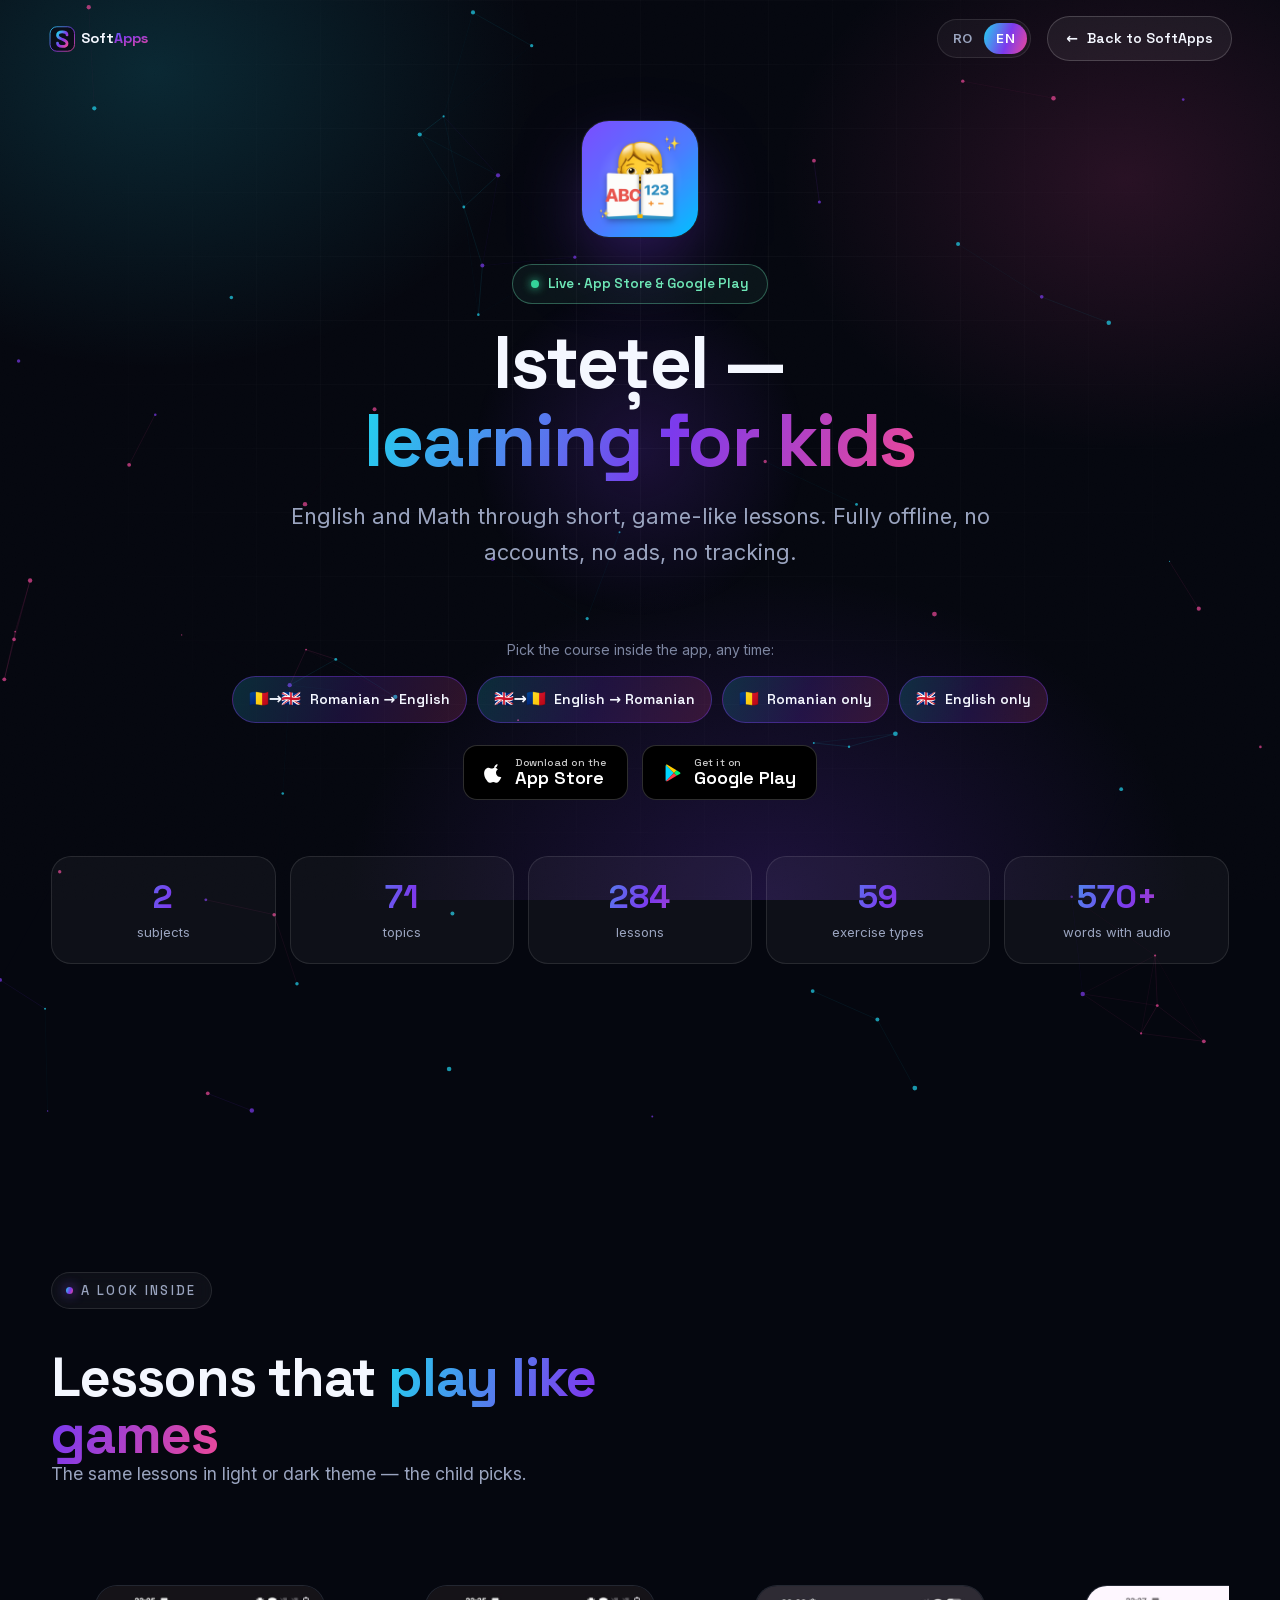
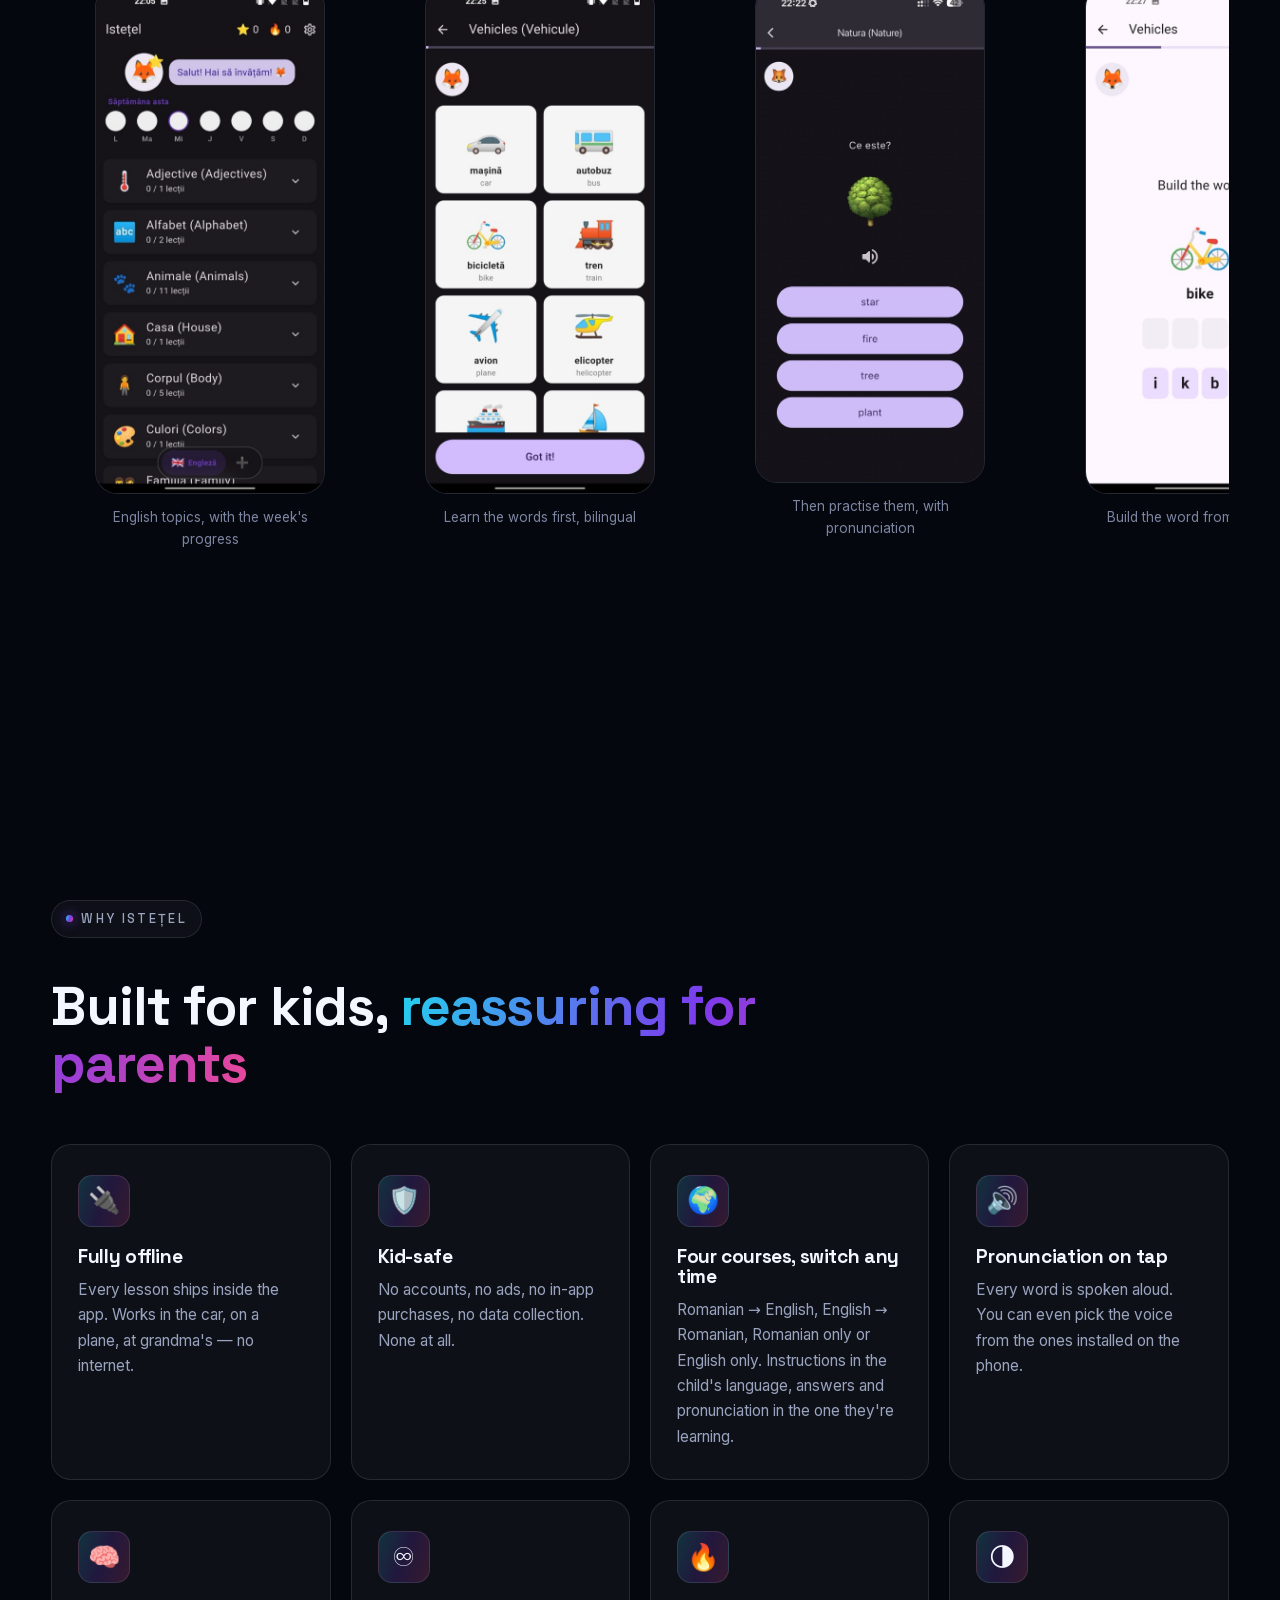
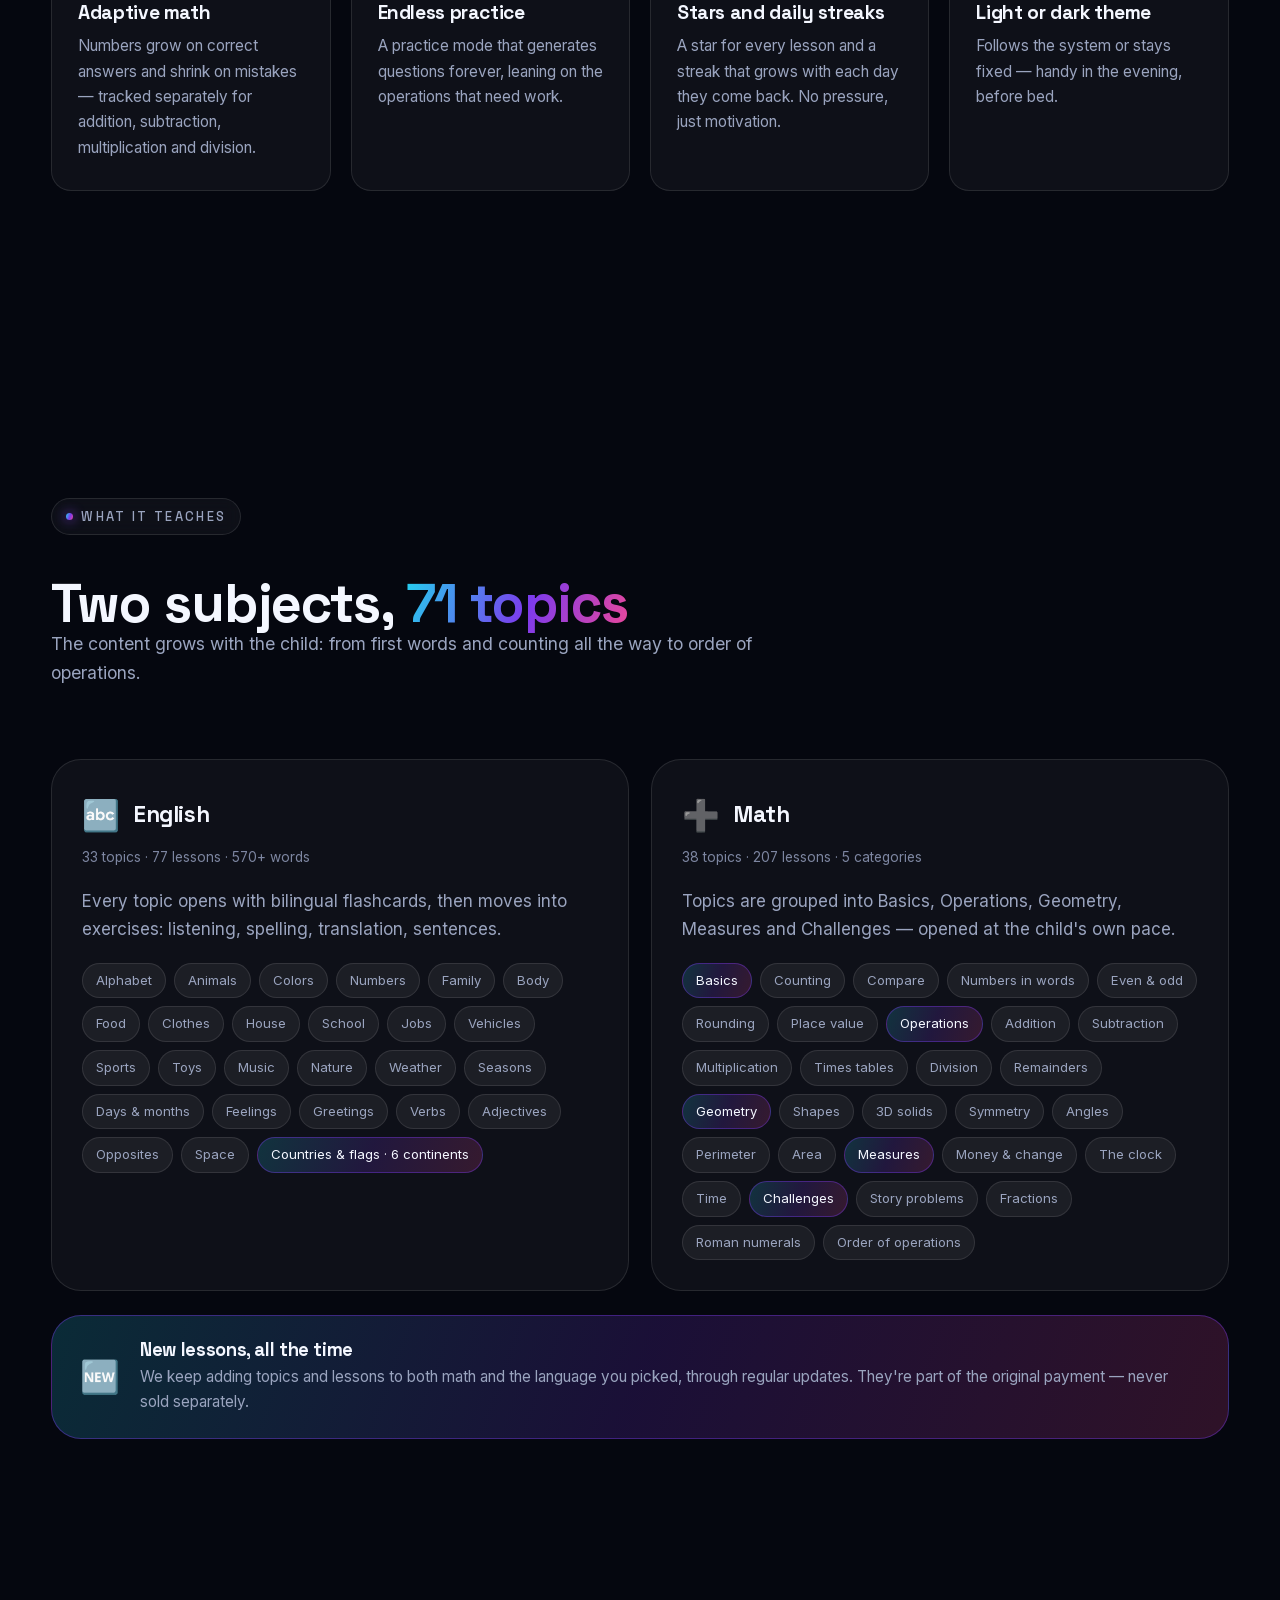
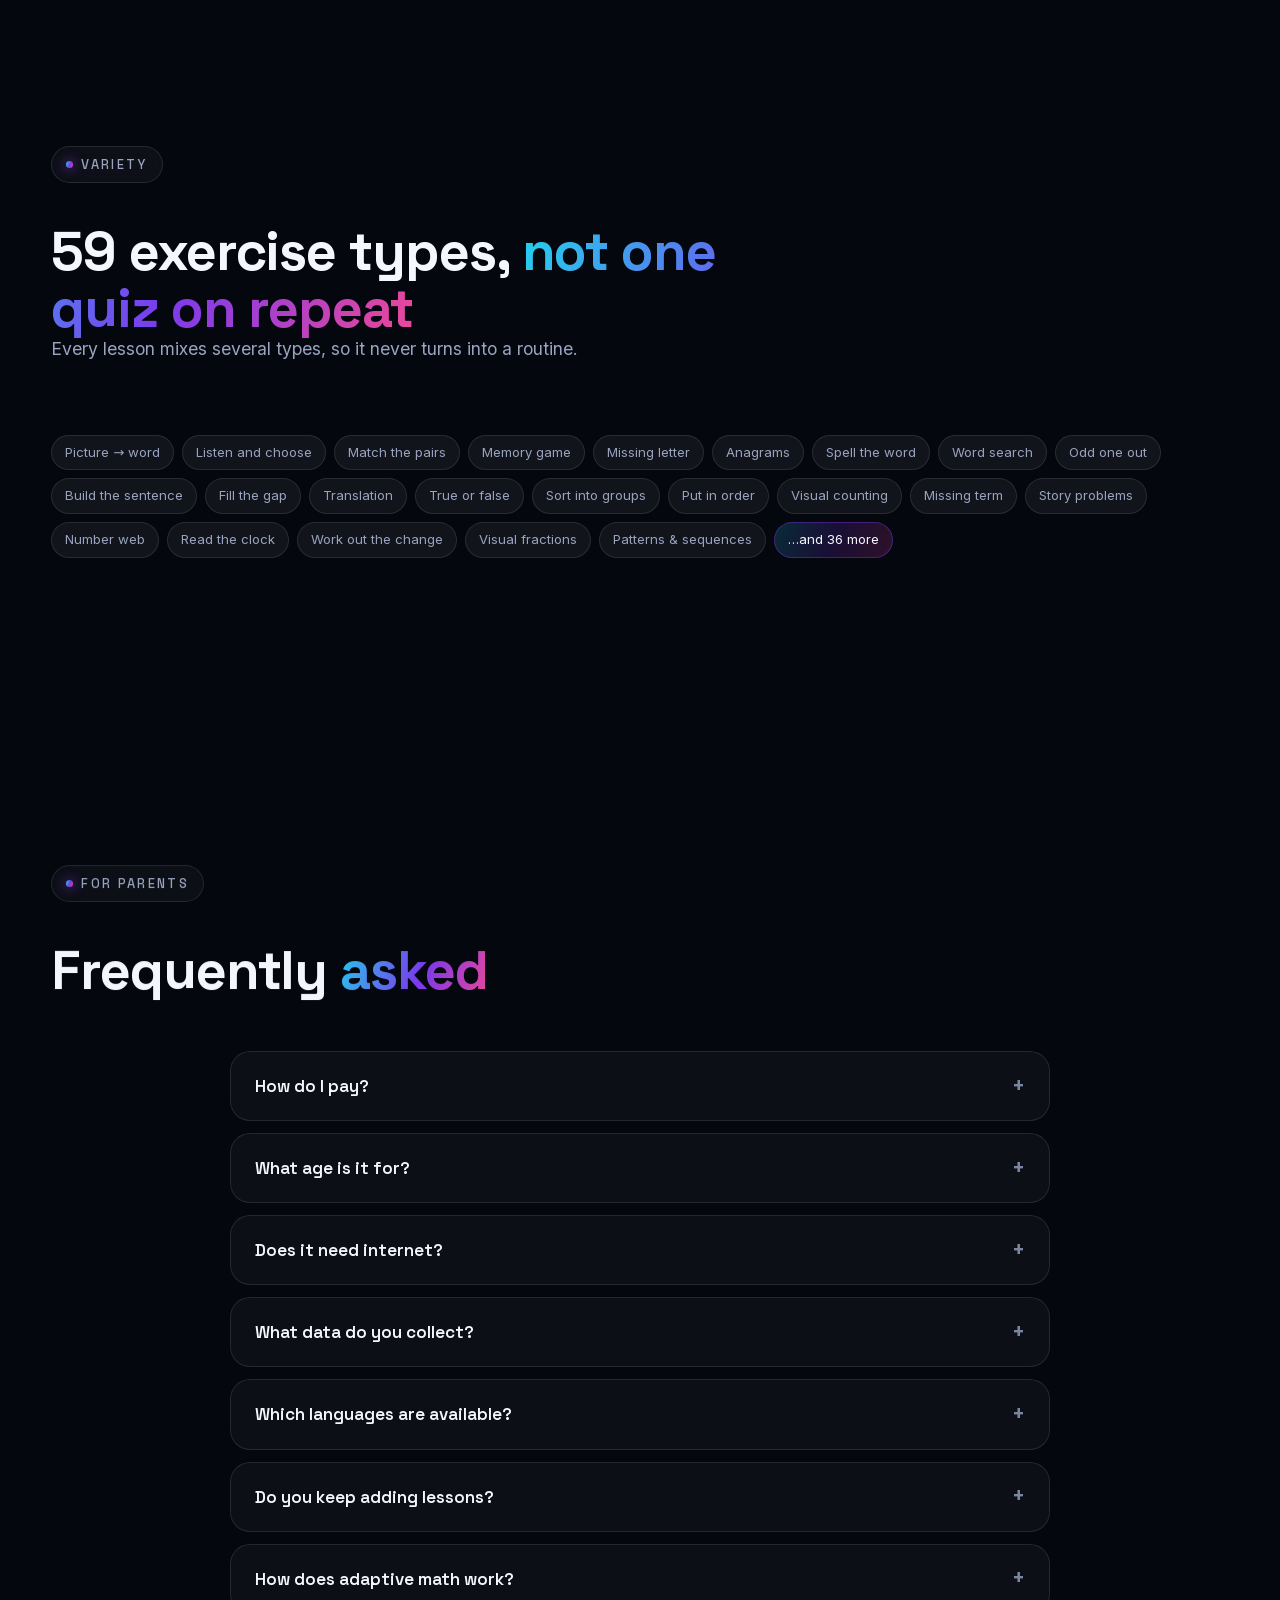
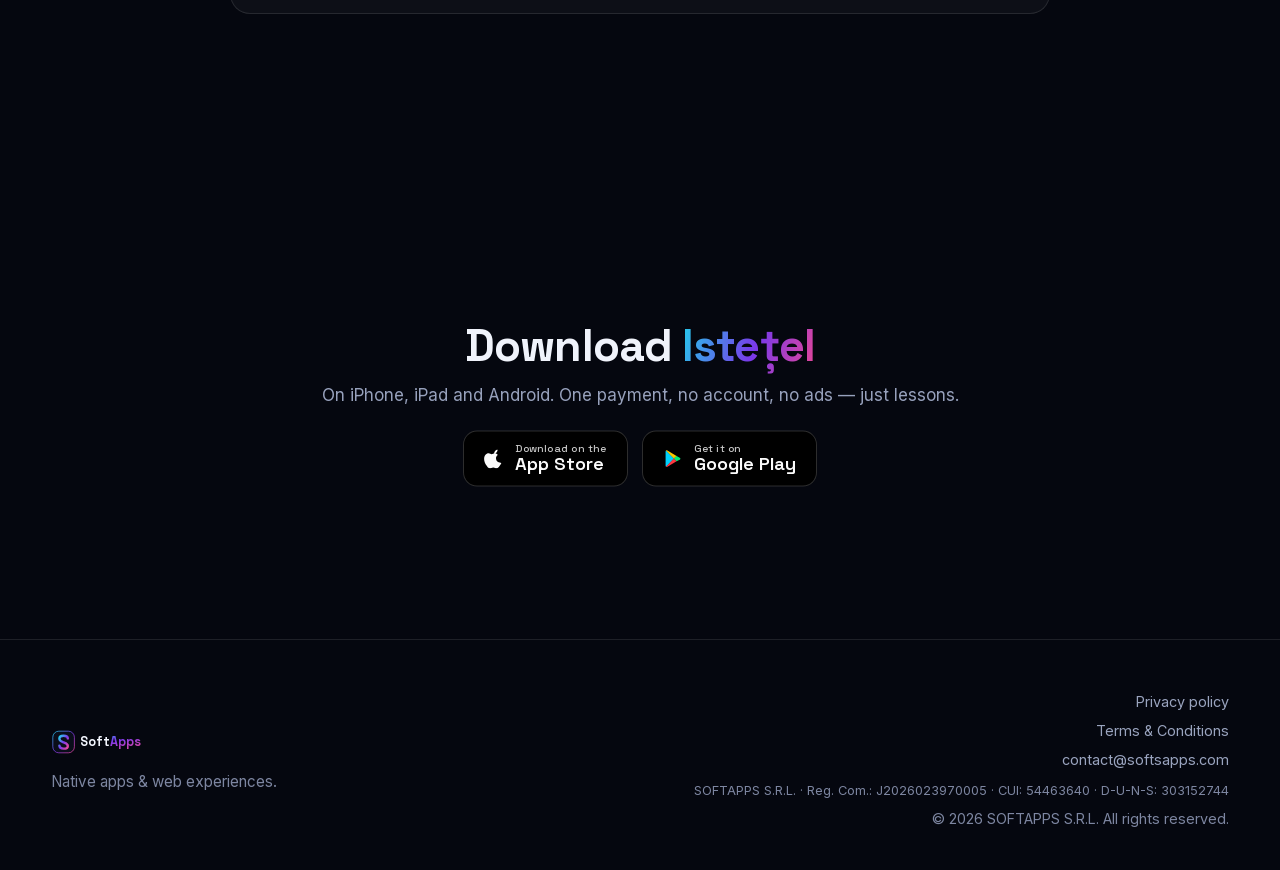
==== commit 72d246e9: "Add Istetel terms and conditions page Terms of Service URL for the Google Play trader declaration. L" ====
--- a/istetel/index.html
+++ b/istetel/index.html
@@ -1038,6 +1038,7 @@
       </div>
       <div class="footer-meta">
         <div><a href="/istetel/privacy-policy.html" data-i18n="ist_privacy">Politica de confidențialitate</a></div>
+        <div><a href="/istetel/terms.html" data-i18n="ist_terms">Termeni și condiții</a></div>
         <div><a href="mailto:contact@softsapps.com">contact@softsapps.com</a></div>
         <div class="footer-legal">SOFTAPPS S.R.L. · Reg. Com.: J2026023970005 · CUI: 54463640 · D-U-N-S: 303152744</div>
         <div>© 2026 SOFTAPPS S.R.L. <span data-i18n="footer_rights">Toate drepturile rezervate.</span></div>
